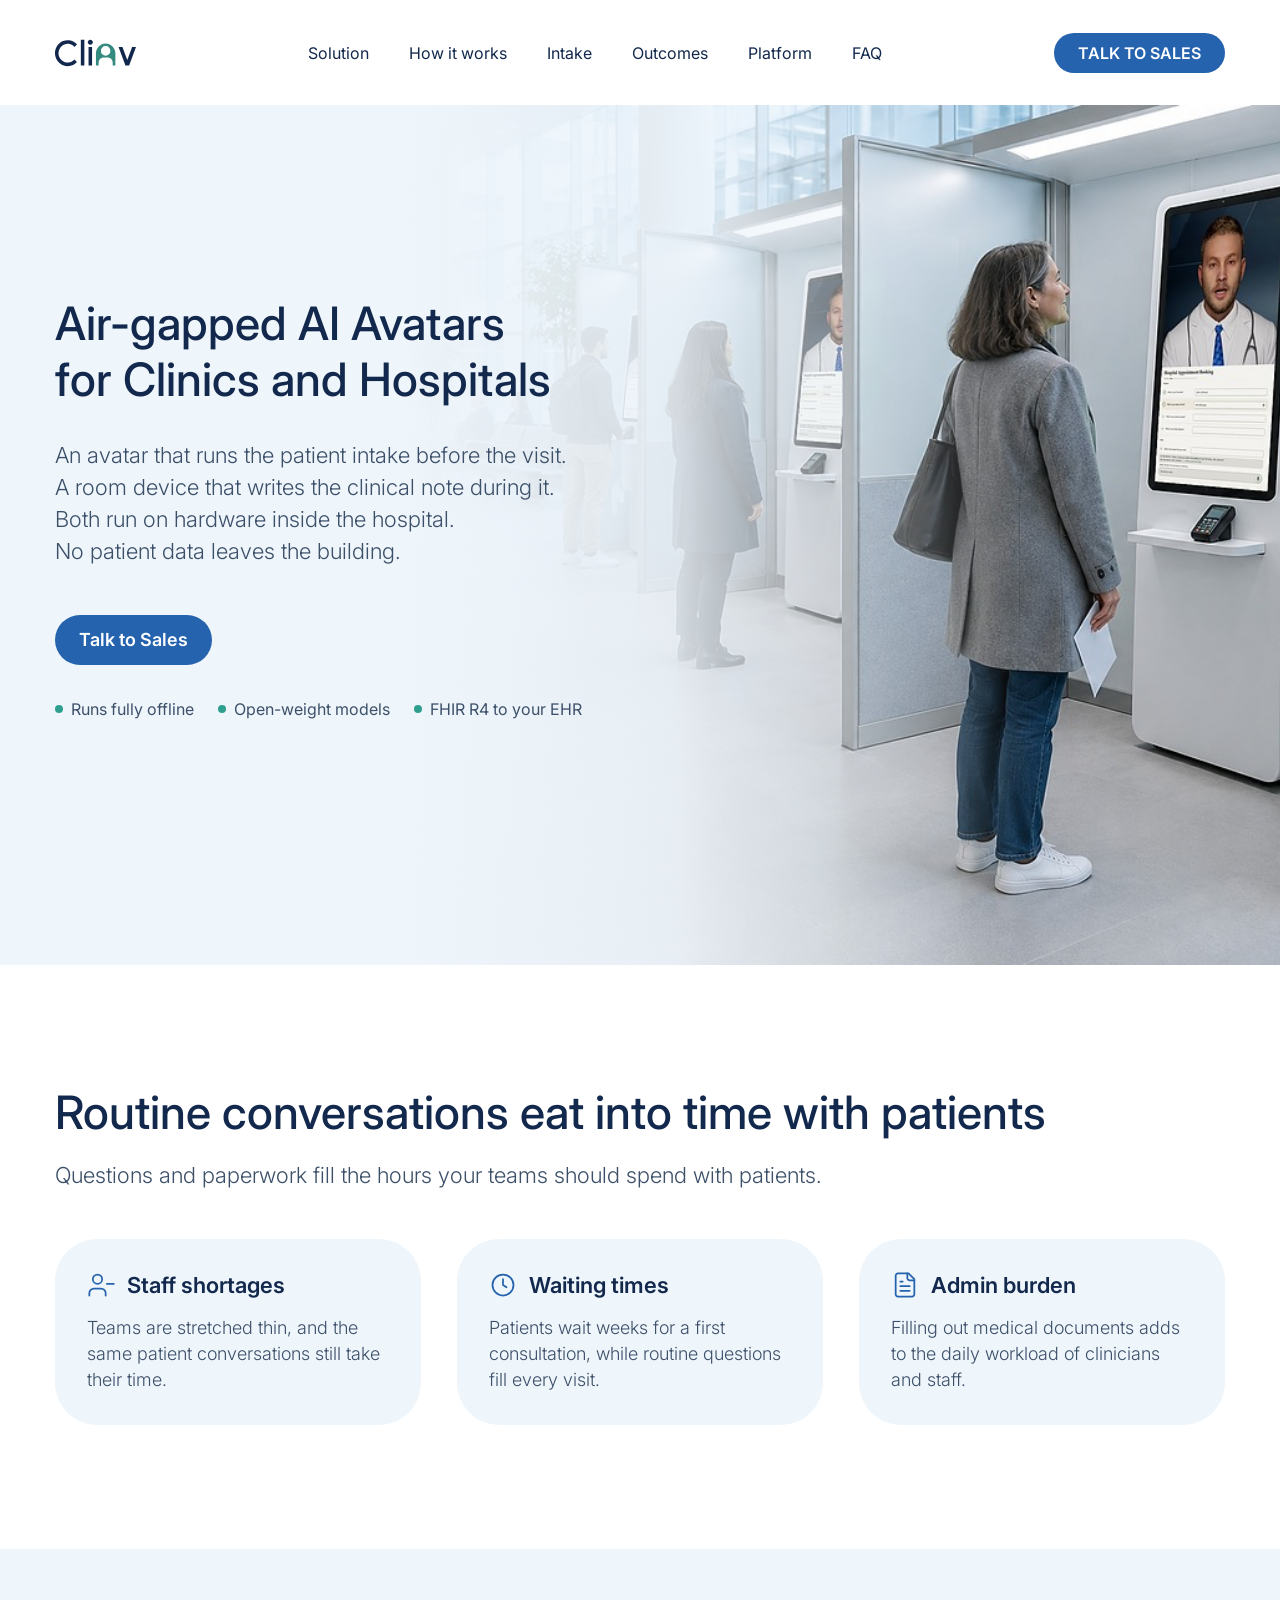
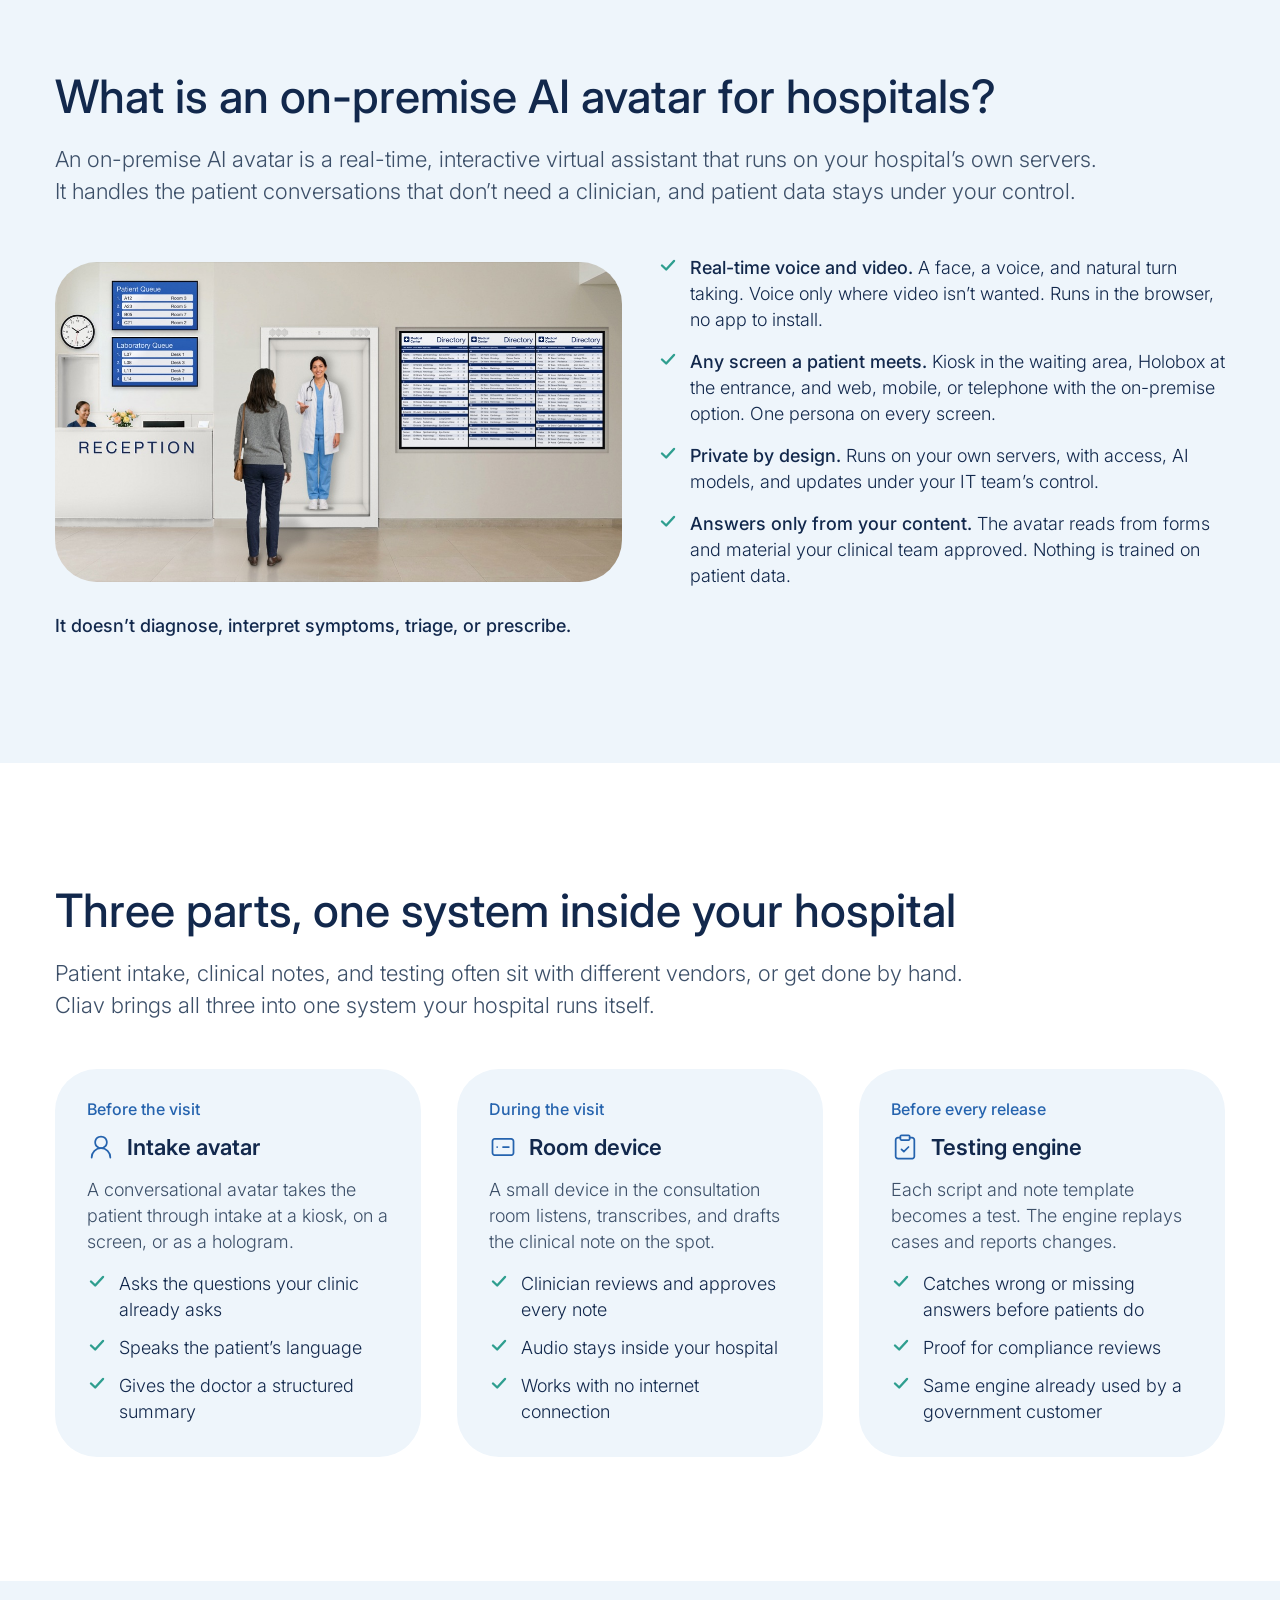
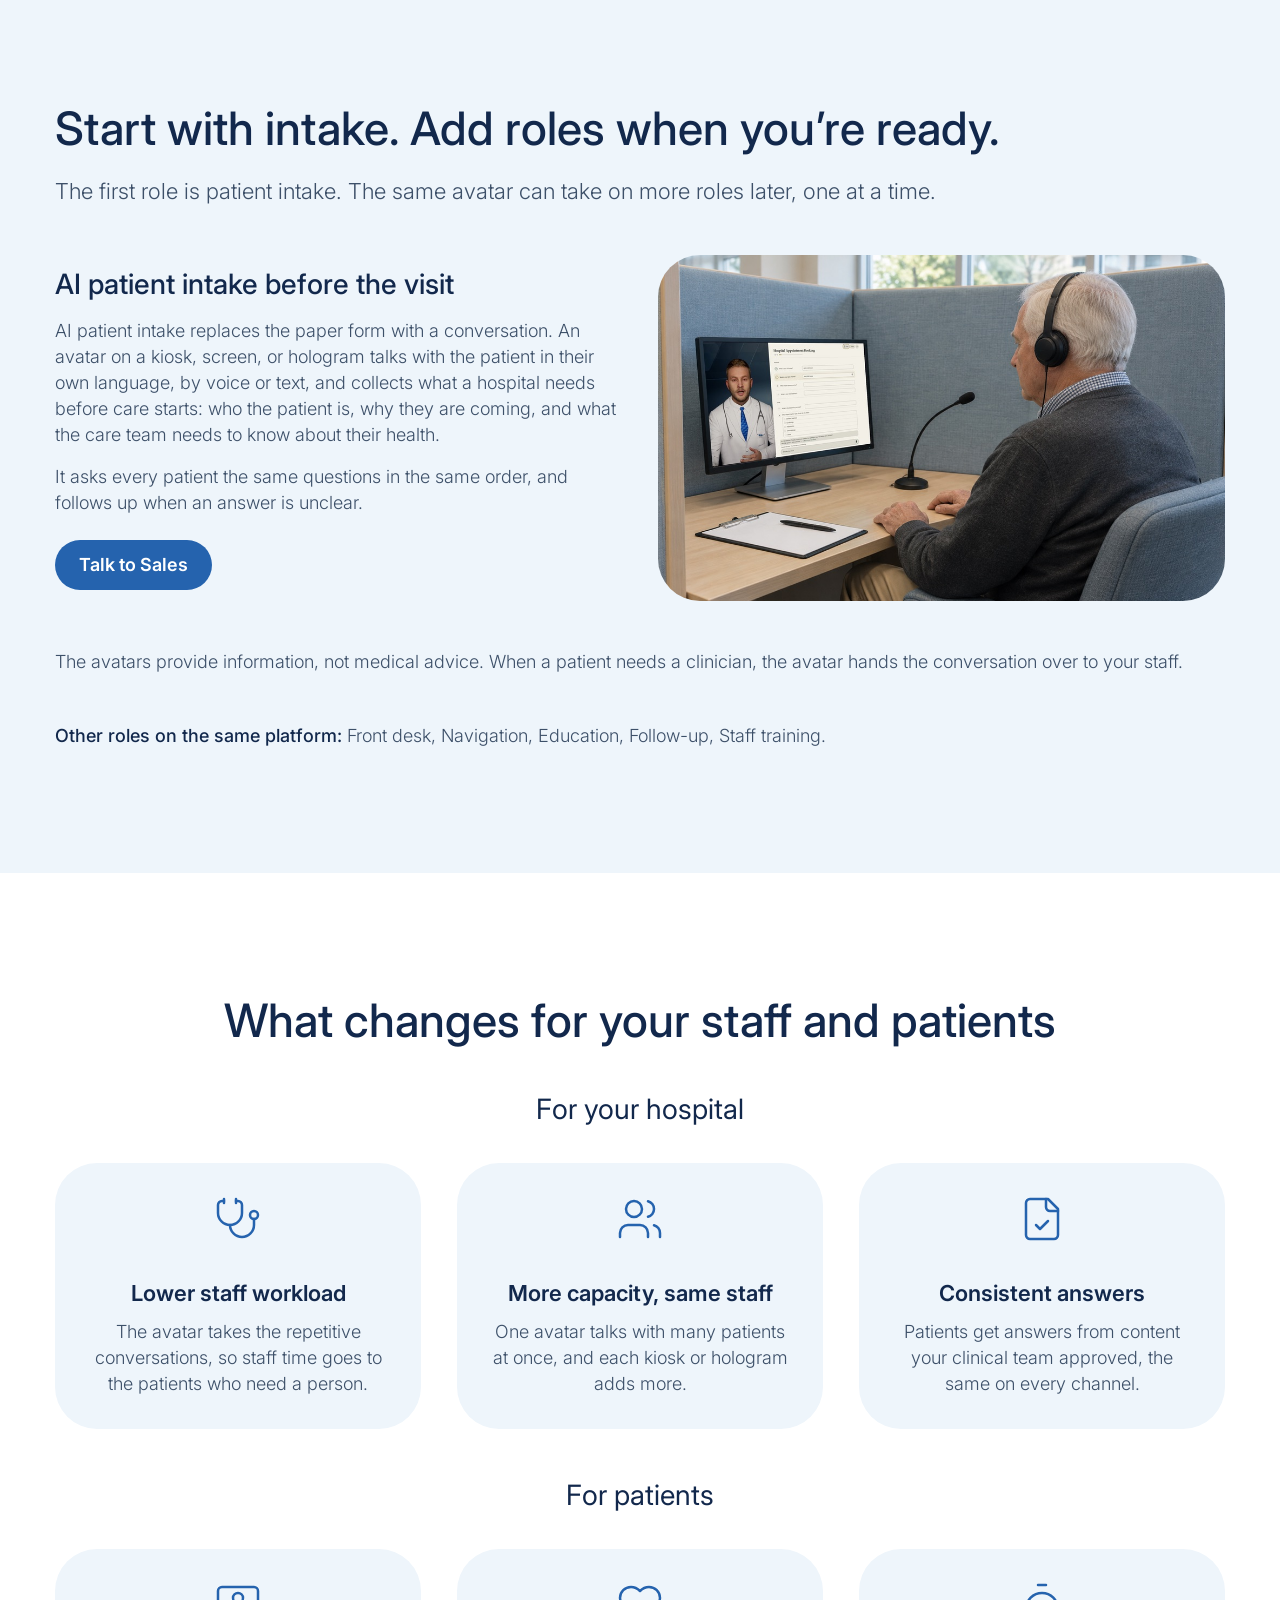
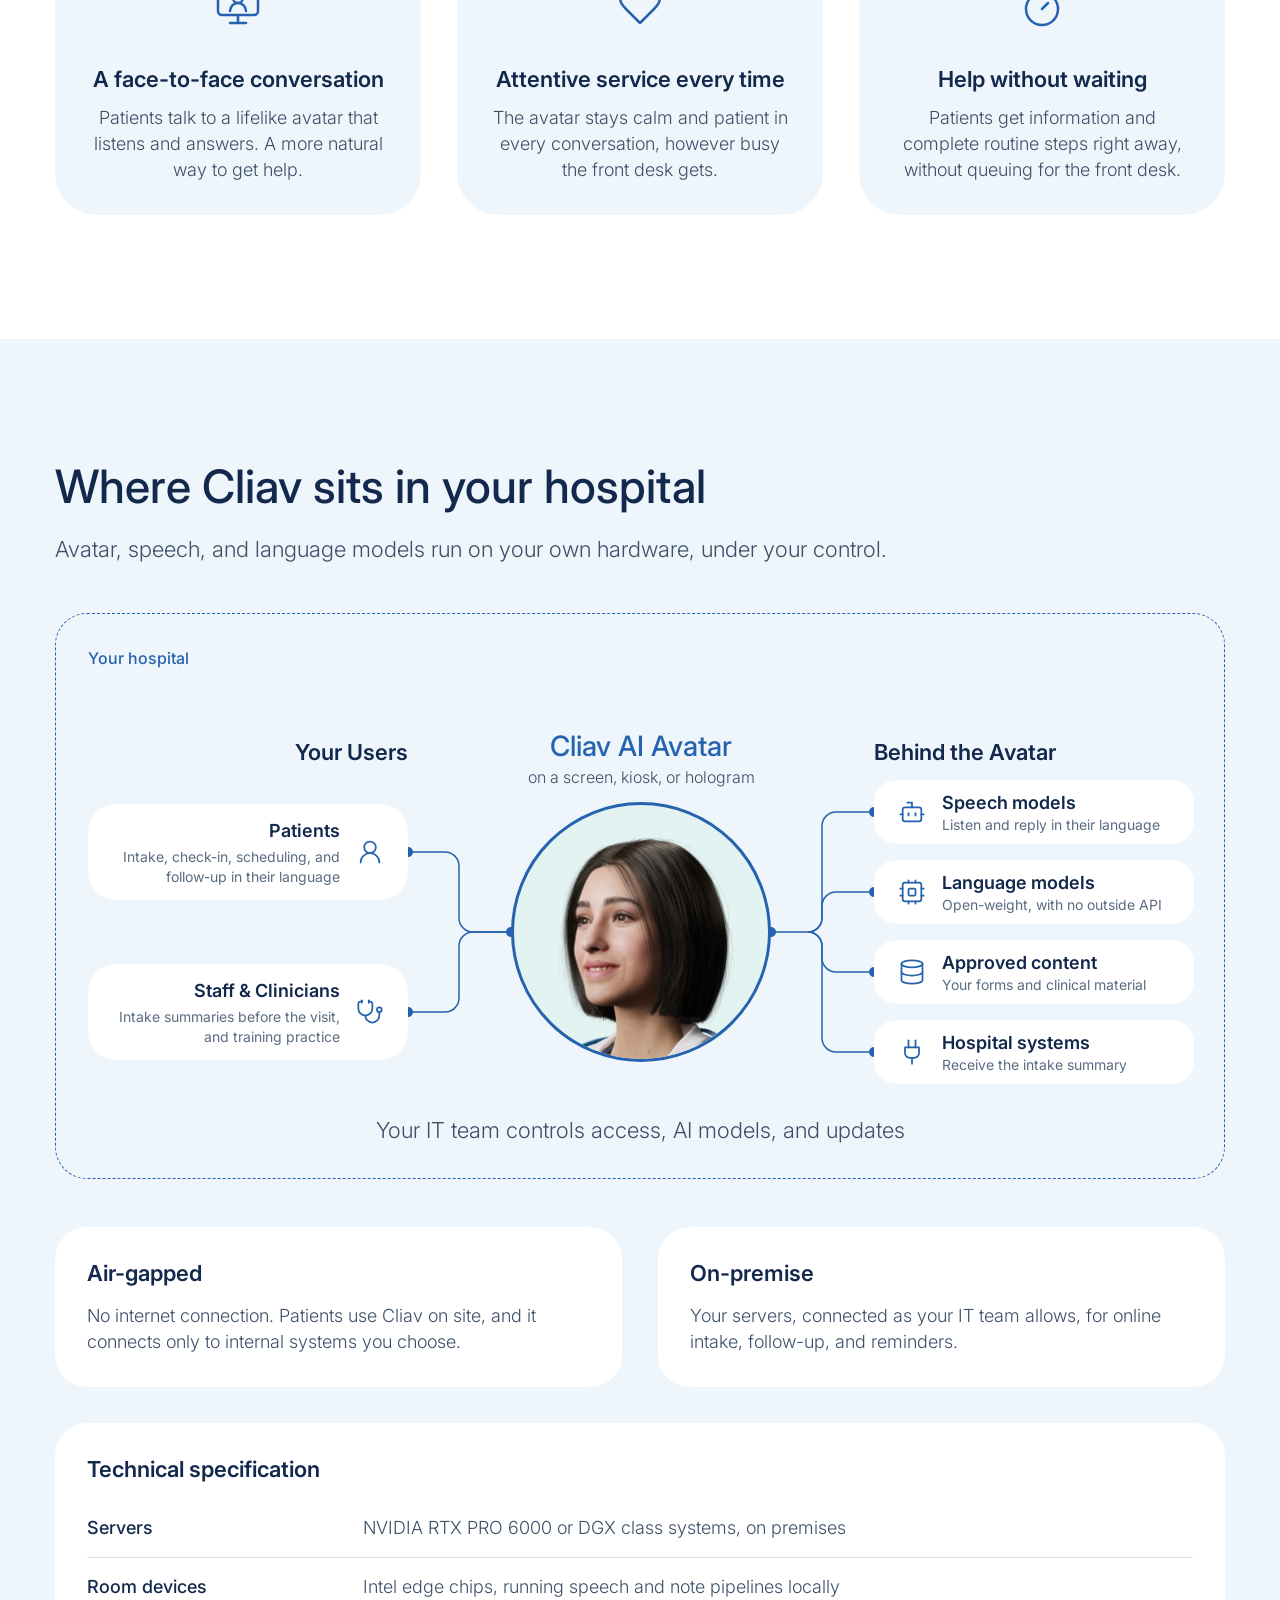
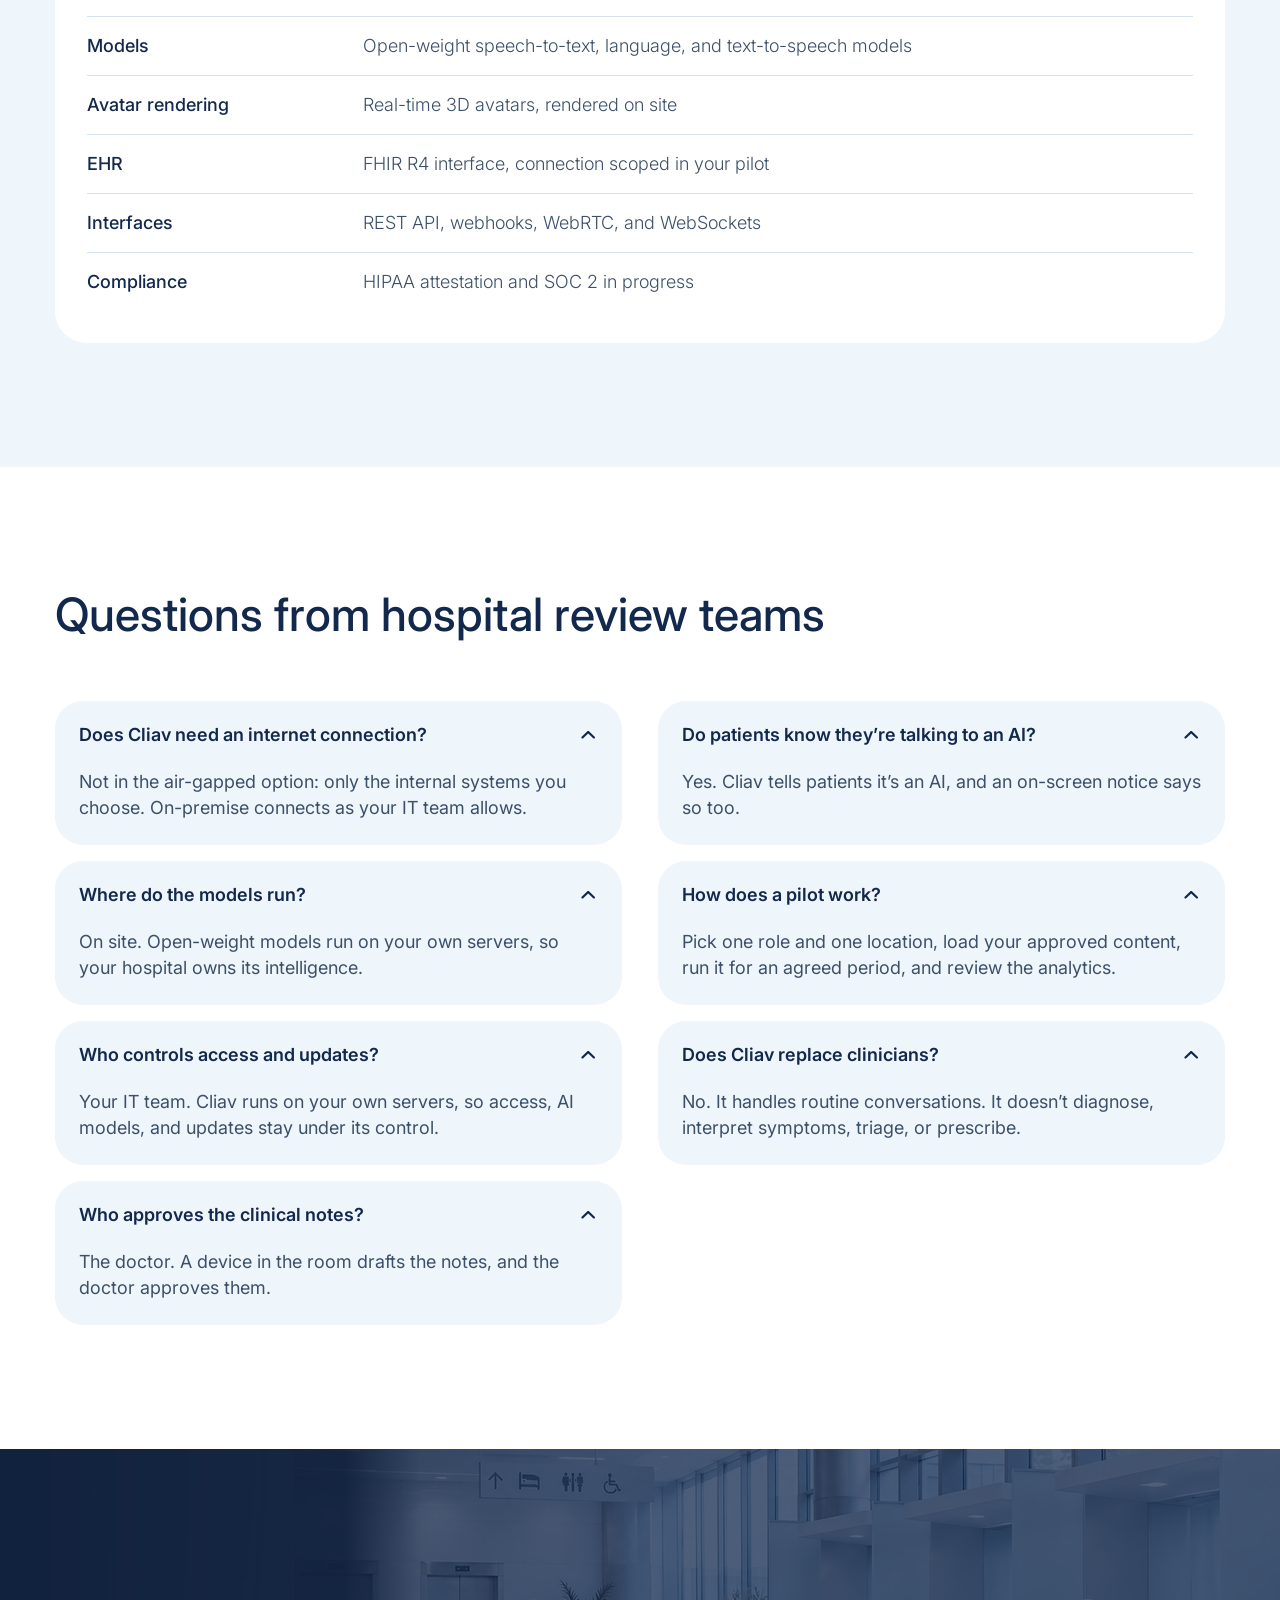
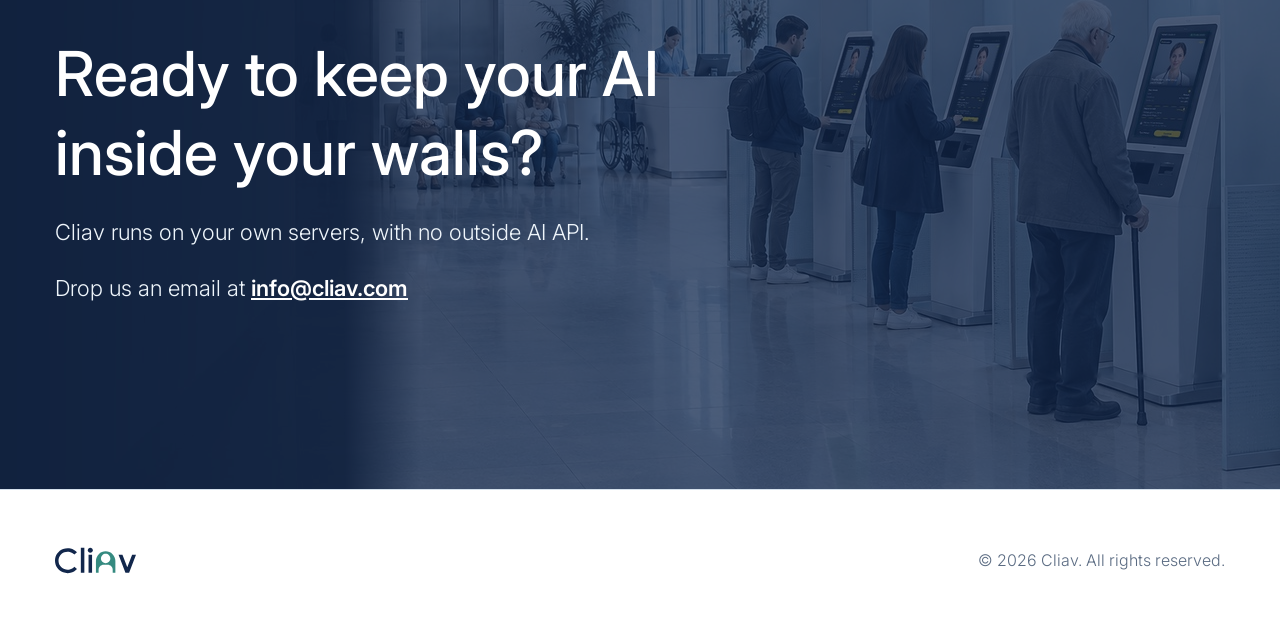
==== index.html @ 81a2490a "Hide About section and restyle FAQ to match Figma Figma hides the About section and its nav link, so" ====
<!doctype html>
<html lang="en">
<head>
  <meta charset="utf-8">
  <meta name="viewport" content="width=device-width, initial-scale=1">
  <title>Cliav | Air-gapped AI Avatars for Clinics and Hospitals</title>
  <meta name="description" content="An avatar runs patient intake before the visit. A room device writes the clinical note during it. Both run inside the hospital, so no patient data leaves the building.">
  <link rel="canonical" href="https://cliav.com/">

  <!-- Open Graph -->
  <meta property="og:type" content="website">
  <meta property="og:site_name" content="Cliav">
  <meta property="og:title" content="Cliav | Air-gapped AI Avatars for Clinics and Hospitals">
  <meta property="og:description" content="An intake avatar and a room device on hardware inside the hospital. No patient data leaves the building.">
  <meta property="og:image" content="https://cliav.com/assets/img/og/og-image.png">
  <meta property="og:image:width" content="1200">
  <meta property="og:image:height" content="630">
  <meta property="og:image:alt" content="Cliav: Air-gapped AI Avatars for Clinics and Hospitals. No patient data leaves the building.">
  <meta property="og:url" content="https://cliav.com/">
  <meta name="twitter:card" content="summary_large_image">

  <link rel="icon" href="/assets/favicon/favicon.svg" type="image/svg+xml">
  <link rel="icon" href="/assets/favicon/favicon-32.png" type="image/png" sizes="32x32">
  <link rel="apple-touch-icon" href="/assets/favicon/apple-touch-icon.png">
  <meta name="apple-mobile-web-app-title" content="Cliav">
  <meta name="theme-color" content="#12284c">
  <link rel="stylesheet" href="/assets/css/tokens.css">
  <link rel="stylesheet" href="/assets/css/styles.css">
  <script src="/assets/js/main.js" defer></script>
</head>
<body>

  <header class="nav">
    <div class="container nav-row">
      <a class="logo" href="/"><img src="/assets/img/logo/cliav.svg" alt="Cliav" width="81" height="28"></a>
      <button class="nav-toggle" type="button" aria-expanded="false" aria-controls="nav-menu" aria-label="Open menu">
        <span></span><span></span><span></span>
      </button>
      <nav class="nav-menu" id="nav-menu" aria-label="Main">
        <ul class="nav-links">
          <li><a href="#solution">Solution</a></li>
          <li><a href="#how-it-works">How it works</a></li>
          <li><a href="#intake">Intake</a></li>
          <li><a href="#outcomes">Outcomes</a></li>
          <li><a href="#platform">Platform</a></li>
          <li><a href="#faq">FAQ</a></li>
        </ul>
        <a class="btn btn-nav" href="#contact">Talk to Sales</a>
      </nav>
    </div>
  </header>

  <main>
    <section id="hero" class="hero">
      <div class="container">
        <div class="hero-text">
          <h1>Air-gapped AI Avatars <br>for Clinics and Hospitals</h1>
          <p class="lead">An avatar that runs the patient intake before the visit. <br>A room device that writes the clinical note during it. <br>Both run on hardware inside the hospital. <br>No patient data leaves the building.</p>
          <div class="buttons">
            <a class="btn btn-primary" href="#contact">Talk to Sales</a>
          </div>
          <ul class="badges">
            <li><img src="/assets/img/icons/dot.svg" alt="" width="8" height="8">Runs fully offline</li>
            <li><img src="/assets/img/icons/dot.svg" alt="" width="8" height="8">Open-weight models</li>
            <li><img src="/assets/img/icons/dot.svg" alt="" width="8" height="8">FHIR R4 to your EHR</li>
          </ul>
        </div>
      </div>
      <div class="hero-media">
        <img src="/assets/img/sections/v1-hero.jpg" alt="" width="1029" height="690" fetchpriority="high">
      </div>
    </section>

    <section id="problem">
      <div class="container stack">
        <div class="section-head">
          <h2>Routine conversations eat into time with patients</h2>
          <p class="lead lead-narrow">Questions and paperwork fill the hours your teams should spend with patients.</p>
        </div>
        <div class="cards">
          <article class="card">
            <div class="card-title">
              <img src="/assets/img/icons/staff-shortages.svg" alt="" width="28" height="28">
              <h3>Staff shortages</h3>
            </div>
            <p>Teams are stretched thin, and the same patient conversations still take their time.</p>
          </article>
          <article class="card">
            <div class="card-title">
              <img src="/assets/img/icons/waiting-times.svg" alt="" width="28" height="28">
              <h3>Waiting times</h3>
            </div>
            <p>Patients wait weeks for a first consultation, while routine questions fill every visit.</p>
          </article>
          <article class="card">
            <div class="card-title">
              <img src="/assets/img/icons/admin-burden.svg" alt="" width="28" height="28">
              <h3>Admin burden</h3>
            </div>
            <p>Filling out medical documents adds to the daily workload of clinicians and staff.</p>
          </article>
        </div>
      </div>
    </section>

    <section id="solution" class="tint">
      <div class="container stack">
        <div class="section-head">
          <h2>What is an on-premise AI avatar for hospitals?</h2>
          <p class="lead">An on-premise AI avatar is a real-time, interactive virtual assistant that runs on your hospital’s own servers. <br>It handles the patient conversations that don’t need a clinician, and patient data stays under your control.</p>
        </div>
        <div class="solution-body">
          <div class="split">
            <img class="photo photo-video" src="/assets/img/sections/v5-solution.jpg" alt="A patient talks to a life-size hologram of a clinician in a hospital reception" width="1134" height="638" loading="lazy">
            <ul class="bullets">
              <li><img src="/assets/img/icons/tick.svg" alt="" width="20" height="20"><p><strong>Real-time voice and video.</strong> A face, a voice, and natural turn taking. Voice only where video isn’t wanted. Runs in the browser, no app to install.</p></li>
              <li><img src="/assets/img/icons/tick.svg" alt="" width="20" height="20"><p><strong>Any screen a patient meets.</strong> Kiosk in the waiting area, Holobox at the entrance, and web, mobile, or telephone with the on-premise option. One persona on every screen.</p></li>
              <li><img src="/assets/img/icons/tick.svg" alt="" width="20" height="20"><p><strong>Private by design.</strong> Runs on your own servers, with access, AI models, and updates under your IT team’s control.</p></li>
              <li><img src="/assets/img/icons/tick.svg" alt="" width="20" height="20"><p><strong>Answers only from your content.</strong> The avatar reads from forms and material your clinical team approved. Nothing is trained on patient data.</p></li>
            </ul>
          </div>
          <p class="scope">It doesn’t diagnose, interpret symptoms, triage, or prescribe.</p>
        </div>
      </div>
    </section>

    <section id="how-it-works">
      <div class="container stack">
        <div class="section-head">
          <h2>Three parts, one system inside your hospital</h2>
          <p class="lead lead-narrow">Patient intake, clinical notes, and testing often sit with different vendors, or get done by hand. Cliav brings all three into one system your hospital runs itself.</p>
        </div>
        <div class="cards">
          <article class="card part">
            <p class="part-when">Before the visit</p>
            <div class="card-title">
              <img src="/assets/img/icons/intake-avatar.svg" alt="" width="28" height="28">
              <h3>Intake avatar</h3>
            </div>
            <p>A conversational avatar takes the patient through intake at a kiosk, on a screen, or as a hologram.</p>
            <ul class="bullets">
              <li><img src="/assets/img/icons/tick.svg" alt="" width="20" height="20"><p>Asks the questions your clinic already asks</p></li>
              <li><img src="/assets/img/icons/tick.svg" alt="" width="20" height="20"><p>Speaks the patient’s language</p></li>
              <li><img src="/assets/img/icons/tick.svg" alt="" width="20" height="20"><p>Gives the doctor a structured summary</p></li>
            </ul>
          </article>
          <article class="card part">
            <p class="part-when">During the visit</p>
            <div class="card-title">
              <img src="/assets/img/icons/room-device.svg" alt="" width="28" height="28">
              <h3>Room device</h3>
            </div>
            <p>A small device in the consultation room listens, transcribes, and drafts the clinical note on the spot.</p>
            <ul class="bullets">
              <li><img src="/assets/img/icons/tick.svg" alt="" width="20" height="20"><p>Clinician reviews and approves every note</p></li>
              <li><img src="/assets/img/icons/tick.svg" alt="" width="20" height="20"><p>Audio stays inside your hospital</p></li>
              <li><img src="/assets/img/icons/tick.svg" alt="" width="20" height="20"><p>Works with no internet connection</p></li>
            </ul>
          </article>
          <article class="card part">
            <p class="part-when">Before every release</p>
            <div class="card-title">
              <img src="/assets/img/icons/testing-engine.svg" alt="" width="28" height="28">
              <h3>Testing engine</h3>
            </div>
            <p>Each script and note template becomes a test. The engine replays cases and reports changes.</p>
            <ul class="bullets">
              <li><img src="/assets/img/icons/tick.svg" alt="" width="20" height="20"><p>Catches wrong or missing answers before patients do</p></li>
              <li><img src="/assets/img/icons/tick.svg" alt="" width="20" height="20"><p>Proof for compliance reviews</p></li>
              <li><img src="/assets/img/icons/tick.svg" alt="" width="20" height="20"><p>Same engine already used by a government customer</p></li>
            </ul>
          </article>
        </div>
      </div>
    </section>

    <section id="intake" class="tint">
      <div class="container stack">
        <div class="section-head">
          <h2>Start with intake. Add roles when you’re ready.</h2>
          <p class="lead">The first role is patient intake. The same avatar can take on more roles later, one at a time.</p>
        </div>
        <div class="split">
          <div class="panel-text">
            <h3>AI patient intake before the visit</h3>
            <p>AI patient intake replaces the paper form with a conversation. An avatar on a kiosk, screen, or hologram talks with the patient in their own language, by voice or text, and collects what a hospital needs before care starts: who the patient is, why they are coming, and what the care team needs to know about their health.</p>
            <p>It asks every patient the same questions in the same order, and follows up when an answer is unclear.</p>
            <a class="btn btn-primary" href="#contact">Talk to Sales</a>
          </div>
          <img class="photo photo-intake" src="/assets/img/sections/r1-intake.jpg" alt="A patient in headphones completes intake with an avatar on a screen" width="1134" height="640" loading="lazy">
        </div>
        <p class="body-line">The avatars provide information, not medical advice. When a patient needs a clinician, the avatar hands the conversation over to your staff.</p>
        <p class="body-line"><strong>Other roles on the same platform:</strong> Front desk, Navigation, Education, Follow-up, Staff training.</p>
      </div>
    </section>

    <section id="outcomes">
      <div class="container stack">
        <h2 class="centered">What changes for your staff and patients</h2>
        <div class="outcome-group">
          <h3>For your hospital</h3>
          <div class="cards">
            <article class="card outcome">
              <img src="/assets/img/icons/staff-workload.svg" alt="" width="48" height="48">
              <h4>Lower staff workload</h4>
              <p>The avatar takes the repetitive conversations, so staff time goes to the patients who need a person.</p>
            </article>
            <article class="card outcome">
              <img src="/assets/img/icons/capacity.svg" alt="" width="48" height="48">
              <h4>More capacity, same staff</h4>
              <p>One avatar talks with many patients at once, and each kiosk or hologram adds more.</p>
            </article>
            <article class="card outcome">
              <img src="/assets/img/icons/consistent-answers.svg" alt="" width="48" height="48">
              <h4>Consistent answers</h4>
              <p>Patients get answers from content your clinical team approved, the same on every channel.</p>
            </article>
          </div>
        </div>
        <div class="outcome-group">
          <h3>For patients</h3>
          <div class="cards">
            <article class="card outcome">
              <img src="/assets/img/icons/face-to-face.svg" alt="" width="48" height="48">
              <h4>A face-to-face conversation</h4>
              <p>Patients talk to a lifelike avatar that listens and answers. A more natural way to get help.</p>
            </article>
            <article class="card outcome">
              <img src="/assets/img/icons/attentive-service.svg" alt="" width="48" height="48">
              <h4>Attentive service every time</h4>
              <p>The avatar stays calm and patient in every conversation, however busy the front desk gets.</p>
            </article>
            <article class="card outcome">
              <img src="/assets/img/icons/no-waiting.svg" alt="" width="48" height="48">
              <h4>Help without waiting</h4>
              <p>Patients get information and complete routine steps right away, without queuing for the front desk.</p>
            </article>
          </div>
        </div>
      </div>
    </section>

    <section id="platform" class="tint">
      <div class="container stack">
        <div class="section-head">
          <h2>Where Cliav sits in your hospital</h2>
          <p class="lead">Avatar, speech, and language models run on your own hardware, under your control.</p>
        </div>
        <div class="boundary">
          <p class="boundary-label">Your hospital</p>
          <div class="diagram">
            <img class="connectors" src="/assets/img/icons/connectors.svg" alt="" width="1106" height="396">
            <div class="d-users">
              <h3>Your Users</h3>
              <div class="d-card d-card-user">
                <div>
                  <p class="d-name">Patients</p>
                  <p class="d-note">Intake, check-in, scheduling, and follow-up in their language</p>
                </div>
                <img src="/assets/img/icons/patients.svg" alt="" width="28" height="28">
              </div>
              <div class="d-card d-card-user">
                <div>
                  <p class="d-name">Staff &amp; Clinicians</p>
                  <p class="d-note">Intake summaries before the visit, and training practice</p>
                </div>
                <img src="/assets/img/icons/staff.svg" alt="" width="28" height="28">
              </div>
            </div>
            <div class="d-center">
              <h3>Cliav AI Avatar <span>on a screen, kiosk, or hologram</span></h3>
              <div class="portrait"><img src="/assets/img/sections/v6-avatar-portrait.png" alt="Portrait of a Cliav AI avatar" width="660" height="660" loading="lazy"></div>
            </div>
            <div class="d-behind">
              <h3>Behind the Avatar</h3>
              <div class="d-card">
                <img src="/assets/img/icons/speech-models.svg" alt="" width="28" height="28">
                <div>
                  <p class="d-name">Speech models</p>
                  <p class="d-note">Listen and reply in their language</p>
                </div>
              </div>
              <div class="d-card">
                <img src="/assets/img/icons/language-models.svg" alt="" width="28" height="28">
                <div>
                  <p class="d-name">Language models</p>
                  <p class="d-note">Open-weight, with no outside API</p>
                </div>
              </div>
              <div class="d-card">
                <img src="/assets/img/icons/approved-content.svg" alt="" width="28" height="28">
                <div>
                  <p class="d-name">Approved content</p>
                  <p class="d-note">Your forms and clinical material</p>
                </div>
              </div>
              <div class="d-card">
                <img src="/assets/img/icons/hospital-systems.svg" alt="" width="28" height="28">
                <div>
                  <p class="d-name">Hospital systems</p>
                  <p class="d-note">Receive the intake summary</p>
                </div>
              </div>
            </div>
          </div>
          <p class="lead centered">Your IT team controls access, AI models, and updates</p>
        </div>
        <div class="options">
          <article class="option">
            <h3>Air-gapped</h3>
            <p>No internet connection. Patients use Cliav on site, and it connects only to internal systems you choose.</p>
          </article>
          <article class="option">
            <h3>On-premise</h3>
            <p>Your servers, connected as your IT team allows, for online intake, follow-up, and reminders.</p>
          </article>
          <article class="option spec">
            <h3>Technical specification</h3>
            <dl>
              <div><dt>Servers</dt><dd>NVIDIA RTX PRO 6000 or DGX class systems, on premises</dd></div>
              <div><dt>Room devices</dt><dd>Intel edge chips, running speech and note pipelines locally</dd></div>
              <div><dt>Models</dt><dd>Open-weight speech-to-text, language, and text-to-speech models</dd></div>
              <div><dt>Avatar rendering</dt><dd>Real-time 3D avatars, rendered on site</dd></div>
              <div><dt>EHR</dt><dd>FHIR R4 interface, connection scoped in your pilot</dd></div>
              <div><dt>Interfaces</dt><dd>REST API, webhooks, WebRTC, and WebSockets</dd></div>
              <div><dt>Compliance</dt><dd>HIPAA attestation and SOC 2 in progress</dd></div>
            </dl>
          </article>
        </div>
      </div>
    </section>

    <section id="faq">
      <div class="container stack stack-wide">
        <h2>Questions from hospital review teams</h2>
        <div class="faq-columns">
          <div class="faq-column">
            <details open>
              <summary>Does Cliav need an internet connection?<img src="/assets/img/icons/chevron.svg" alt="" width="8" height="14"></summary>
              <p>Not in the air-gapped option: only the internal systems you choose. On-premise connects as your IT team allows.</p>
            </details>
            <details open>
              <summary>Where do the models run?<img src="/assets/img/icons/chevron.svg" alt="" width="8" height="14"></summary>
              <p>On site. Open-weight models run on your own servers, so your hospital owns its intelligence.</p>
            </details>
            <details open>
              <summary>Who controls access and updates?<img src="/assets/img/icons/chevron.svg" alt="" width="8" height="14"></summary>
              <p>Your IT team. Cliav runs on your own servers, so access, AI models, and updates stay under its control.</p>
            </details>
            <details open>
              <summary>Who approves the clinical notes?<img src="/assets/img/icons/chevron.svg" alt="" width="8" height="14"></summary>
              <p>The doctor. A device in the room drafts the notes, and the doctor approves them.</p>
            </details>
          </div>
          <div class="faq-column">
            <details open>
              <summary>Do patients know they’re talking to an AI?<img src="/assets/img/icons/chevron.svg" alt="" width="8" height="14"></summary>
              <p>Yes. Cliav tells patients it’s an AI, and an on-screen notice says so too.</p>
            </details>
            <details open>
              <summary>How does a pilot work?<img src="/assets/img/icons/chevron.svg" alt="" width="8" height="14"></summary>
              <p>Pick one role and one location, load your approved content, run it for an agreed period, and review the analytics.</p>
            </details>
            <details open>
              <summary>Does Cliav replace clinicians?<img src="/assets/img/icons/chevron.svg" alt="" width="8" height="14"></summary>
              <p>No. It handles routine conversations. It doesn’t diagnose, interpret symptoms, triage, or prescribe.</p>
            </details>
          </div>
        </div>
      </div>
    </section>

    <section id="contact" class="cta">
      <div class="cta-media"><img src="/assets/img/sections/v8-cta.jpg" alt="" width="1280" height="860" loading="lazy"></div>
      <div class="container">
        <div class="cta-text">
          <h2>Ready to keep your AI inside your walls?</h2>
          <p class="lead">Cliav runs on your own servers, with no outside AI API.</p>
          <p class="lead">Drop us an email at <a href="mailto:info@cliav.com">info@cliav.com</a></p>
        </div>
      </div>
    </section>
  </main>

  <footer class="footer">
    <div class="container">
      <div class="footer-row">
        <a class="logo" href="/"><img src="/assets/img/logo/cliav.svg" alt="Cliav" width="81" height="28"></a>
        <p class="copyright">© 2026 Cliav. All rights reserved.</p>
      </div>
    </div>
  </footer>

</body>
</html>
---- assets/css/tokens.css ----
@import url("https://fonts.googleapis.com/css2?family=Inter:wght@300;400;500;600&display=swap");

/* Design tokens — pulled from the Figma variables (Desktop / 1920 Cliav F) */
:root {
  /* Colors */
  --navy: #12284c;
  --blue: #2563ae;
  --white: #ffffff;
  --text-body: #3d5069;
  --text-muted: #5a6b82;
  --mint: #e3f3f1;
  --bg-blue: #eef5fb;
  --line: #d5e1ec;
  --draft: #c2560a; /* used for [Confirm: …] notes in Figma — not for production */

  /* Layout (from Figma: 1170px content column on a 1920 frame) */
  --container: 1170px;
  --gutter: 36px;
  --section-pad: 124px;

  /* Radii */
  --radius-card: 42px;
  --radius-option: 32px;
  --radius-faq: 28px;
  --radius-step: 22px;

  /* Typography */
  --font-sans: "Inter", system-ui, -apple-system, "Segoe UI", Roboto, sans-serif;
}
---- assets/css/styles.css ----
/* Base */
*, *::before, *::after { box-sizing: border-box; }
html { scroll-behavior: smooth; }
body { margin: 0; font-family: var(--font-sans); color: var(--text-body); background: var(--white); -webkit-font-smoothing: antialiased; }
img { max-width: 100%; height: auto; display: block; }
h1, h2, h3, h4, p, ul, ol { margin: 0; padding: 0; }
ul, ol { list-style: none; }
a { color: inherit; text-decoration: none; }
a:focus-visible, button:focus-visible, summary:focus-visible { outline: 2px solid var(--blue); outline-offset: 3px; }

.container { max-width: calc(var(--container) + 32px); margin: 0 auto; padding: 0 16px; }
body > main.container { padding-top: 64px; padding-bottom: 64px; }
section { padding: var(--section-pad) 0; }
section.tint { background: var(--bg-blue); }

/* Shared text */
h1, h2 { font-weight: 500; color: var(--navy); font-size: 46px; }
h1 { line-height: 56px; }
h2 { line-height: 46px; }
.lead { font-size: 22px; line-height: 32px; font-weight: 300; }
.lead-narrow { max-width: 944px; }
.centered { text-align: center; }
.stack { display: flex; flex-direction: column; gap: 48px; }
.stack-wide { gap: 64px; }
.section-head { display: flex; flex-direction: column; gap: 24px; }
.body-line { font-size: 18px; line-height: 26px; font-weight: 300; }
.body-line strong { font-weight: 500; color: var(--navy); }

/* Buttons */
.buttons { display: flex; flex-wrap: wrap; gap: 24px; }
.btn { display: inline-flex; align-items: center; justify-content: center; align-self: flex-start; padding: 16px 24px; border-radius: 999px; font-size: 18px; line-height: 18px; font-weight: 600; white-space: nowrap; transition: opacity .15s; }
.btn:hover { opacity: .88; }
.btn-primary { background: var(--blue); color: var(--white); }
.btn-nav { background: var(--blue); color: var(--white); padding: 12px 24px; font-size: 16px; line-height: 16px; text-transform: uppercase; align-self: auto; }

/* Section photos */
.photo { width: 100%; object-fit: cover; border-radius: var(--radius-card); }
.photo-video { aspect-ratio: 567 / 320; }
.photo-intake { aspect-ratio: 567 / 346; }

/* Cards */
.cards { display: grid; grid-template-columns: repeat(3, 1fr); gap: var(--gutter); }
.card { display: flex; flex-direction: column; gap: 16px; padding: 32px; border-radius: var(--radius-card); background: var(--bg-blue); }
.card p { font-size: 18px; line-height: 26px; font-weight: 300; }
.card h3, .card h4 { font-size: 22px; line-height: 28px; font-weight: 600; color: var(--navy); }
.card-title { display: flex; align-items: center; gap: 12px; }
.card-title img { flex: none; }

.split { display: grid; grid-template-columns: 1fr 1fr; gap: var(--gutter); align-items: center; }

/* .nav */
.nav { position: relative; z-index: 10; background: var(--white); }
.nav-row { display: flex; align-items: center; justify-content: space-between; height: 105px; }
.nav-menu { display: contents; }
.nav-links { display: flex; gap: 40px; font-size: 16px; line-height: 24px; color: var(--navy); white-space: nowrap; }
.nav-links a:hover { color: var(--blue); }
.nav-toggle { display: none; flex-direction: column; gap: 5px; padding: 10px; border: 0; background: none; cursor: pointer; }
.nav-toggle span { display: block; width: 24px; height: 2px; background: var(--navy); }

/* #hero */
.hero { position: relative; overflow: hidden; background: var(--bg-blue); padding: 190px 0 244px; }
.hero .container { position: relative; z-index: 1; }
.hero-text { display: flex; flex-direction: column; gap: 32px; max-width: 660px; }
.hero-text .lead { max-width: 603px; }
.hero .buttons { padding-top: 16px; }
.badges { display: flex; flex-wrap: wrap; gap: 8px 24px; font-size: 16px; line-height: 24px; }
.badges li { display: flex; align-items: center; gap: 8px; }
.hero-media { position: absolute; top: 0; bottom: 0; left: calc(50% - 240px); right: 0; }
.hero-media img { width: 100%; height: 100%; object-fit: cover; }
.hero-media::after { content: ""; position: absolute; top: 0; bottom: 0; left: 0; width: 620px; background: linear-gradient(to right, #eef5fb, rgba(238, 245, 251, .88) 45%, rgba(238, 245, 251, 0)); }

/* #solution */
.solution-body { display: flex; flex-direction: column; gap: 24px; }
.bullets { display: flex; flex-direction: column; gap: 16px; }
.bullets li { display: flex; gap: 12px; align-items: flex-start; }
.bullets img { flex: none; }
.bullets p { font-size: 18px; line-height: 26px; font-weight: 300; color: var(--navy); }
.bullets strong { font-weight: 500; }
.scope { font-size: 18px; line-height: 26px; font-weight: 500; color: var(--navy); }

/* #intake */
.panel-text { display: flex; flex-direction: column; gap: 16px; }
.panel-text h3 { font-size: 28px; line-height: 36px; font-weight: 500; color: var(--navy); }
.panel-text p { font-size: 18px; line-height: 26px; font-weight: 300; }
.panel-text .btn { margin-top: 8px; }

/* #how-it-works */
.card .part-when { font-size: 16px; line-height: 16px; font-weight: 500; color: var(--blue); }
.part .bullets { gap: 12px; }

/* #outcomes */
.outcome-group { display: flex; flex-direction: column; gap: var(--gutter); }
.outcome-group > h3 { font-size: 28px; line-height: 36px; font-weight: 400; color: var(--navy); text-align: center; }
.outcome { align-items: center; gap: 12px; text-align: center; }
.outcome img { margin-bottom: 24px; }

/* #platform */
.boundary { display: flex; flex-direction: column; gap: 24px; padding: 32px; border: 1.5px dashed var(--blue); border-radius: var(--radius-option); }
.boundary-label { font-size: 16px; line-height: 24px; font-weight: 500; color: var(--blue); }
.diagram { position: relative; display: grid; grid-template-columns: 320px 300px 320px; justify-content: space-between; width: 1106px; height: 396px; }
.connectors { position: absolute; top: 0; left: 0; max-width: none; }
.diagram h3 { font-size: 22px; line-height: 28px; font-weight: 600; color: var(--navy); }
.d-users, .d-center, .d-behind { position: relative; }
.d-users { padding-top: 44px; }
.d-users h3 { text-align: right; margin-bottom: 38px; }
.d-card-user + .d-card-user { margin-top: 64px; }
.d-center { display: flex; flex-direction: column; align-items: center; gap: 12px; padding-top: 34px; }
.d-center h3 { font-size: 28px; line-height: 36px; font-weight: 500; color: var(--blue); text-align: center; }
.d-center h3 span { display: block; font-size: 16px; line-height: 26px; font-weight: 300; color: var(--text-body); }
.portrait { position: relative; overflow: hidden; width: 260px; height: 260px; border-radius: 50%; border: 3px solid var(--blue); background: var(--mint); }
.portrait img { position: absolute; top: -12.82%; left: -15.06%; width: 128.21%; height: 128.21%; max-width: none; }
.d-behind { display: flex; flex-direction: column; gap: 16px; padding-top: 44px; }
.d-behind h3 { margin-bottom: -2px; }
.d-card { display: flex; align-items: center; gap: 16px; height: 64px; padding: 0 24px; border-radius: 22px; background: var(--white); }
.d-card img { flex: none; }
.d-card-user { justify-content: flex-end; height: 96px; border-radius: var(--radius-faq); text-align: right; }
.d-name { font-size: 18px; line-height: 25px; font-weight: 600; color: var(--navy); }
.d-note { font-size: 14px; line-height: 20px; color: var(--text-muted); }
.d-card-user .d-note { margin-top: 4px; }
.options { display: grid; grid-template-columns: 1fr 1fr; gap: var(--gutter); }
.option { display: flex; flex-direction: column; gap: 16px; padding: 32px; border-radius: var(--radius-option); background: var(--white); }
.option h3 { font-size: 22px; line-height: 28px; font-weight: 600; color: var(--navy); }
.option p { font-size: 18px; line-height: 26px; font-weight: 300; }
.spec { grid-column: 1 / -1; }
.spec dl { margin: 0; font-size: 18px; line-height: 26px; }
.spec dl div { display: grid; grid-template-columns: 240px 1fr; gap: 36px; padding: 16px 0; border-bottom: 1px solid var(--line); }
.spec dl div:last-child { border-bottom: 0; }
.spec dt { font-weight: 500; color: var(--navy); }
.spec dd { margin: 0; font-weight: 300; }

/* #faq */
.faq-columns { display: grid; grid-template-columns: 1fr 1fr; gap: var(--gutter); align-items: start; }
.faq-column { display: flex; flex-direction: column; gap: 16px; }
.faq-column details { padding: 24px; border-radius: var(--radius-faq); background: var(--bg-blue); }
.faq-column summary { display: flex; align-items: center; justify-content: space-between; gap: 16px; min-height: 20px; font-size: 18px; line-height: 18px; font-weight: 600; color: var(--navy); cursor: pointer; list-style: none; }
.faq-column summary::-webkit-details-marker { display: none; }
.faq-column summary img { flex: none; margin-right: 6px; transform: rotate(90deg); transition: transform .15s; }
.faq-column details[open] summary img { transform: rotate(-90deg); }
.faq-column details p { margin-top: 24px; font-size: 18px; line-height: 26px; }

/* #contact */
.cta { position: relative; overflow: hidden; background: var(--navy); padding: 185px 0; }
.cta .container { position: relative; }
.cta-text { display: flex; flex-direction: column; gap: 24px; max-width: 680px; }
.cta h2 { font-size: 62px; line-height: 79px; color: var(--white); }
.cta .lead { color: var(--bg-blue); }
.cta .lead a { font-weight: 600; color: var(--white); text-decoration: underline; }
.cta-media { position: absolute; top: 0; right: 0; bottom: 0; left: 0; }
.cta-media img { width: 100%; height: 100%; object-fit: cover; }
.cta-media::after { content: ""; position: absolute; top: 0; right: 0; bottom: 0; left: 0; background: var(--navy); opacity: .74; }

/* .footer */
.footer { border-top: 1px solid var(--line); padding: 56px 0; }
.footer-row { display: flex; align-items: center; justify-content: space-between; gap: 24px; }
.copyright { font-size: 16px; line-height: 24px; font-weight: 300; color: var(--text-muted); }

/* Diagram stacks when its 1106px width no longer fits */
@media (max-width: 1239px) {
  .connectors { display: none; }
  .diagram { grid-template-columns: 1fr; gap: 32px; width: auto; height: auto; }
  .d-users, .d-center, .d-behind { padding-top: 0; }
  .d-users { display: flex; flex-direction: column; gap: 16px; }
  .d-users h3 { text-align: left; margin-bottom: 0; }
  .d-card-user + .d-card-user { margin-top: 0; }
  .d-card-user { justify-content: space-between; flex-direction: row-reverse; height: auto; min-height: 96px; padding: 16px 24px; text-align: left; }
  .d-behind h3 { margin-bottom: 0; }
  .d-card { height: auto; min-height: 64px; padding-top: 8px; padding-bottom: 8px; }
  .section-head .lead br { display: none; }
}

/* Tablet: mobile nav, hero image drops below the text */
@media (max-width: 1099px) {
  section { padding: 72px 0; }
  h1 { font-size: 40px; line-height: 48px; }
  h2 { font-size: 36px; line-height: 42px; }
  .cta h2 { font-size: 44px; line-height: 54px; }

  .nav-row { height: 80px; }
  .nav-toggle { display: flex; }
  .nav-menu { display: none; position: absolute; top: 100%; left: 0; right: 0; flex-direction: column; align-items: flex-start; gap: 24px; padding: 8px 16px 24px; background: var(--white); border-bottom: 1px solid var(--line); }
  .nav-menu.is-open { display: flex; }
  .nav-links { flex-direction: column; gap: 16px; }

  .hero { padding: 56px 0 0; }
  .hero-media { position: static; display: block; margin-top: 40px; aspect-ratio: 1200 / 860; }
  .hero-media::after { display: none; }
  .cta { padding: 96px 0; }
}

/* Phone: everything in one column */
@media (max-width: 899px) {
  .cards, .split, .options, .faq-columns { grid-template-columns: 1fr; }
}

@media (max-width: 599px) {
  section { padding: 56px 0; }
  .stack, .stack-wide { gap: 36px; }
  h1 { font-size: 34px; line-height: 42px; }
  h1 br, .hero .lead br { display: none; }
  h2 { font-size: 30px; line-height: 36px; }
  .cta { padding: 72px 0; }
  .cta h2 { font-size: 34px; line-height: 42px; }
  .lead { font-size: 18px; line-height: 28px; }
  .card, .option { padding: 24px; border-radius: var(--radius-faq); }
  .photo { border-radius: var(--radius-faq); }
  .boundary { padding: 16px; border-radius: var(--radius-faq); }
  .spec dl div { grid-template-columns: 1fr; gap: 4px; }
  .faq-column summary { line-height: 24px; }
  .footer-row { flex-direction: column; align-items: flex-start; }
}
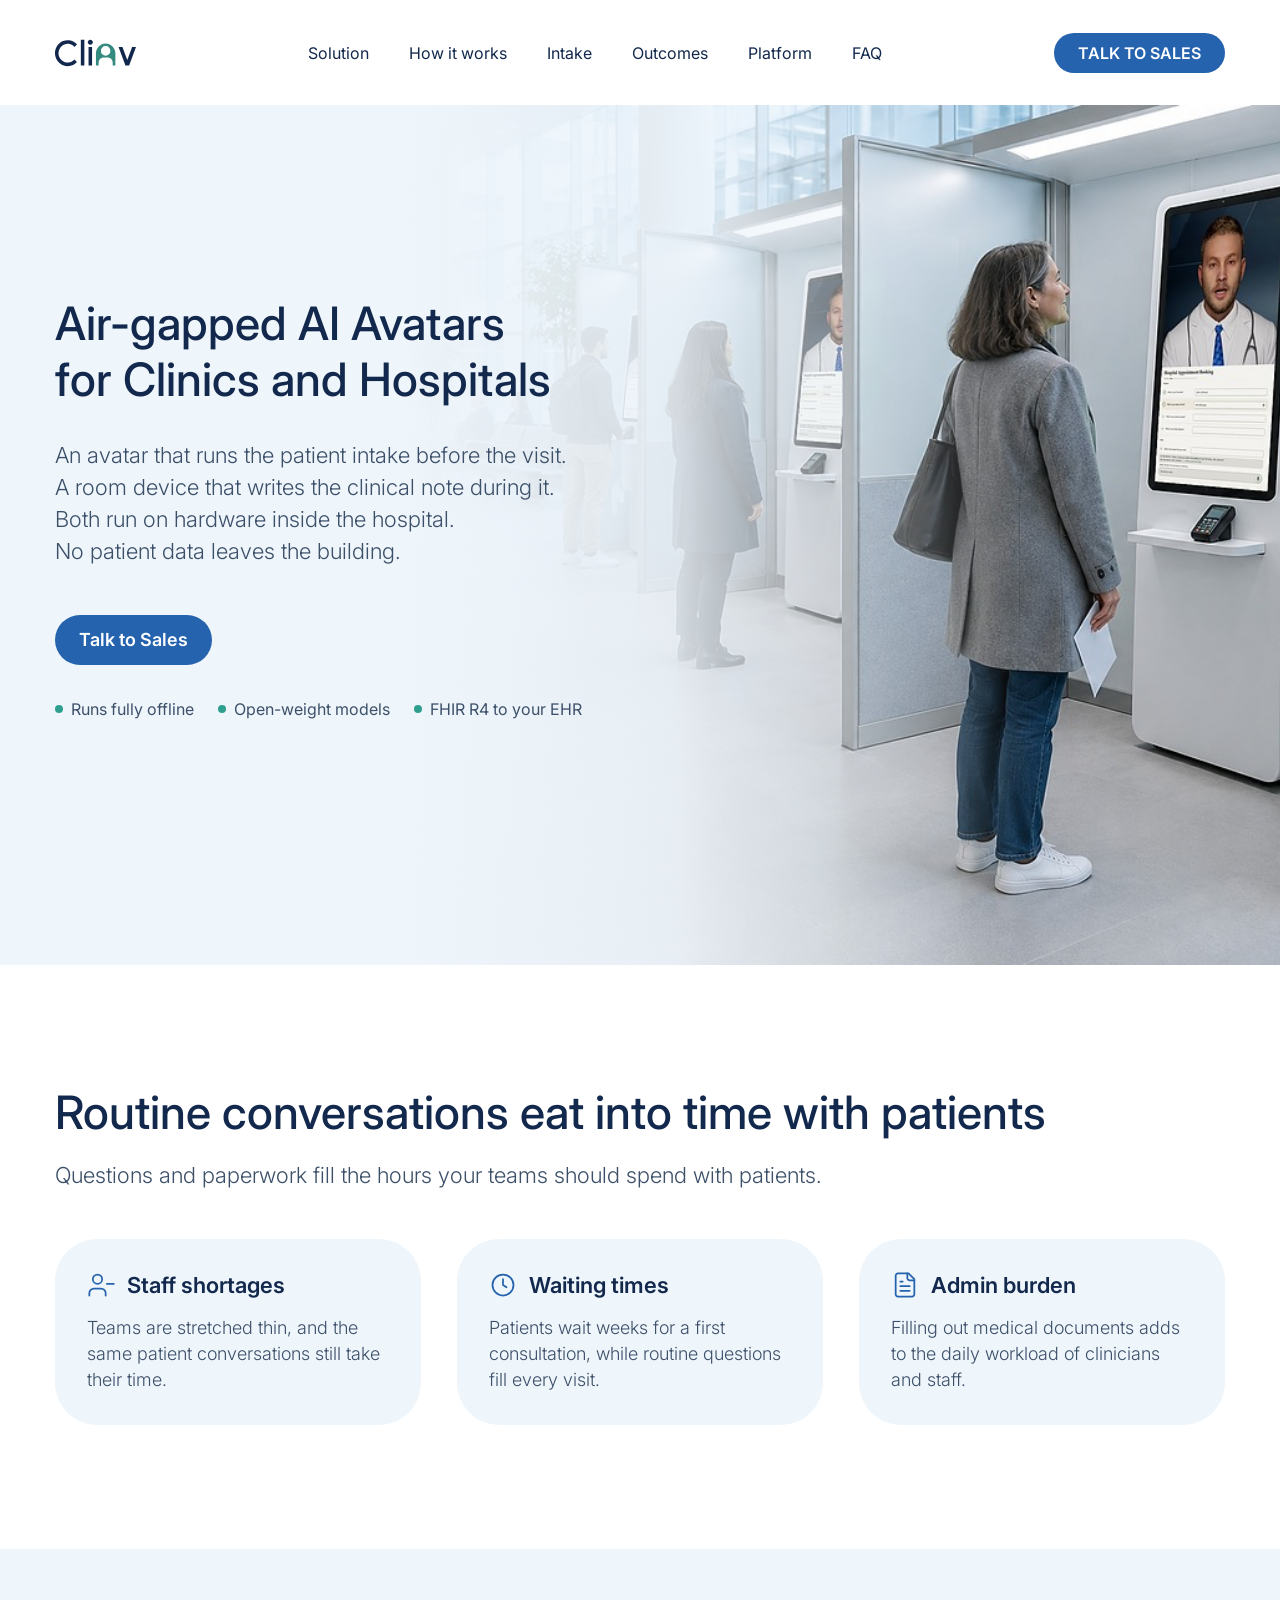
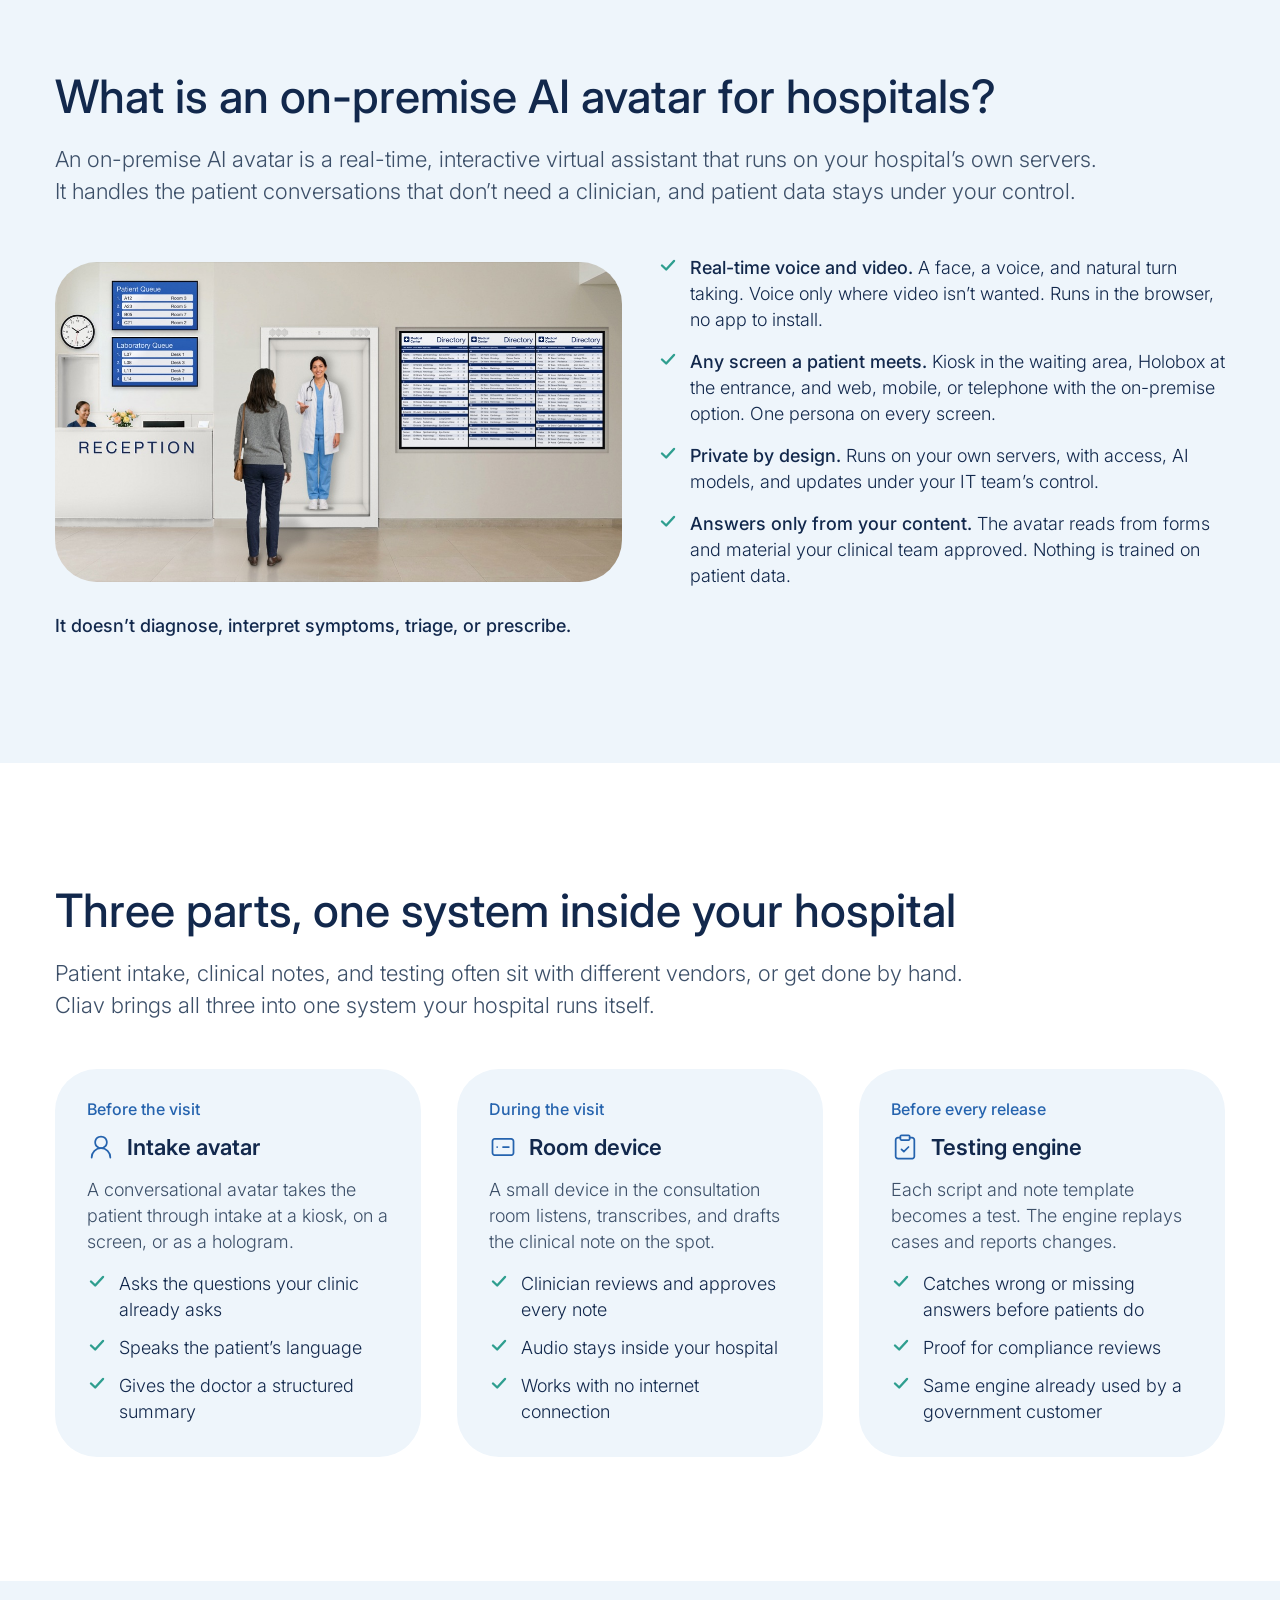
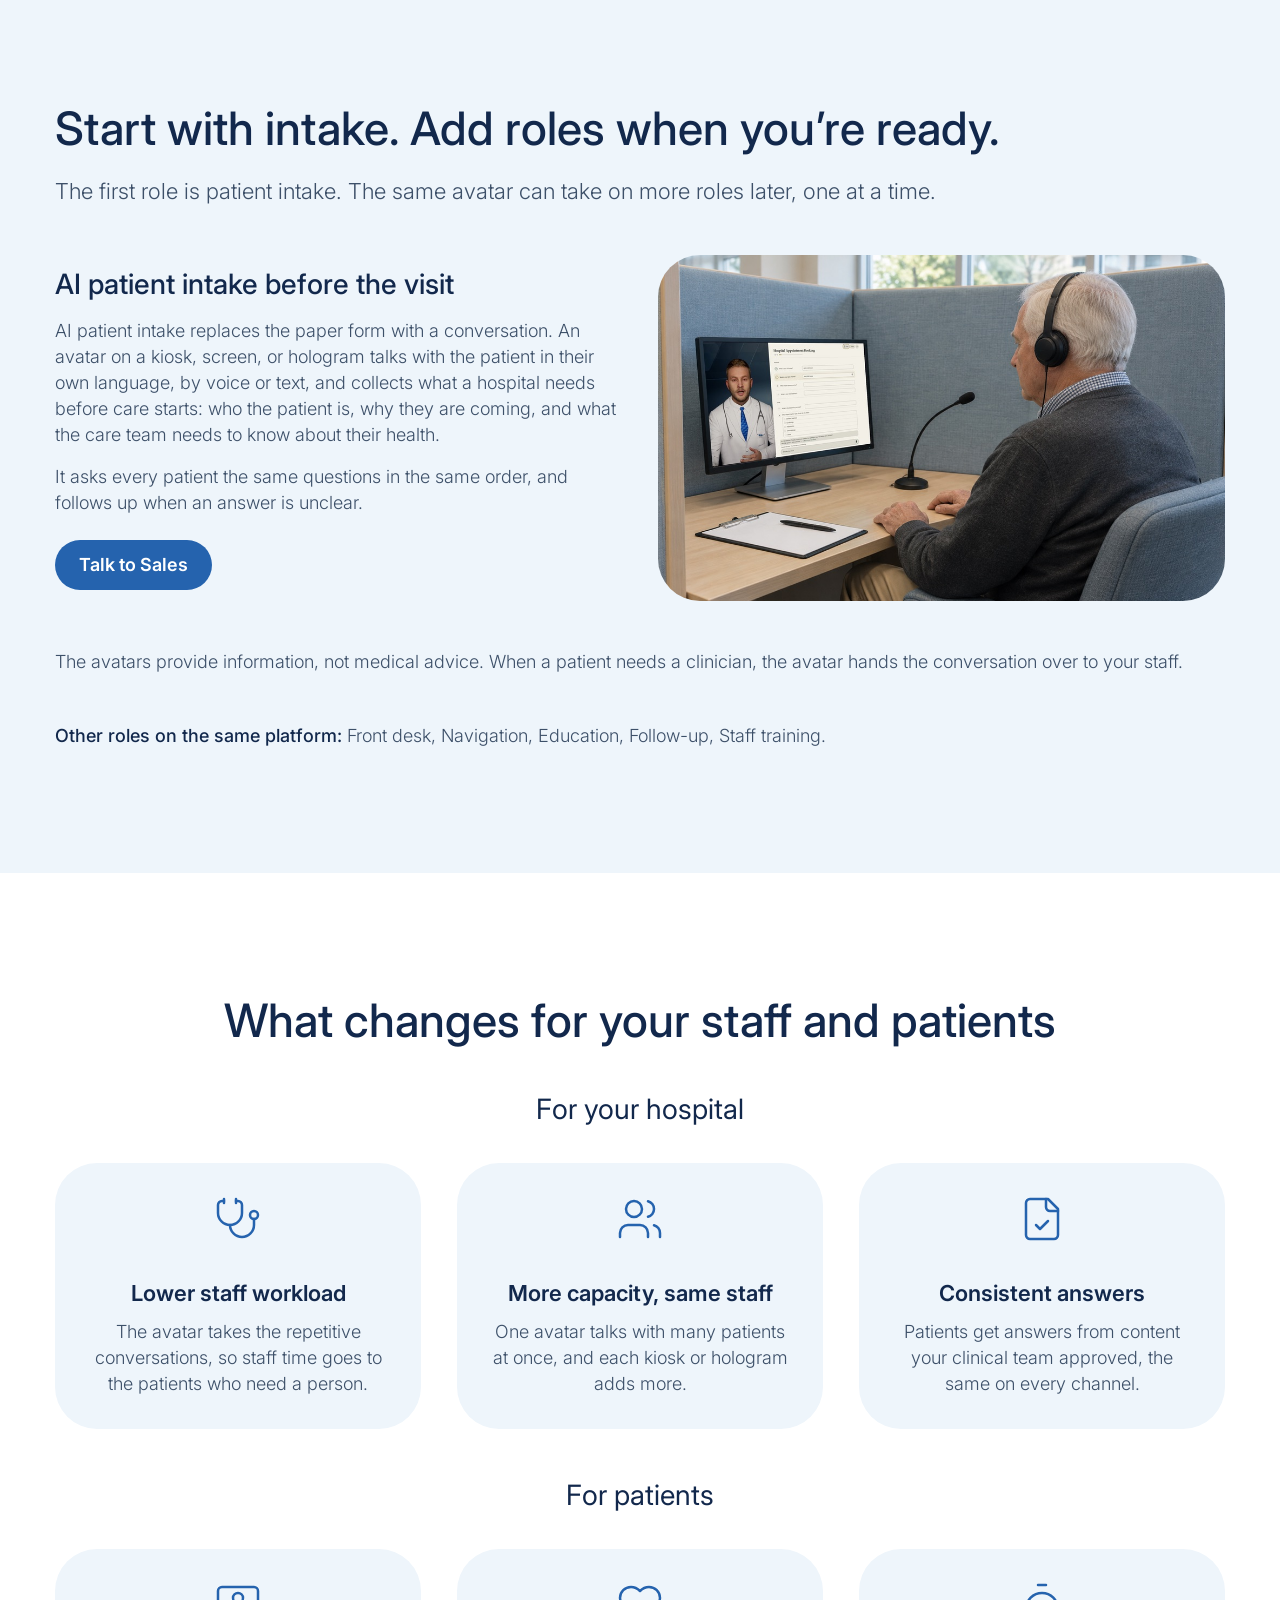
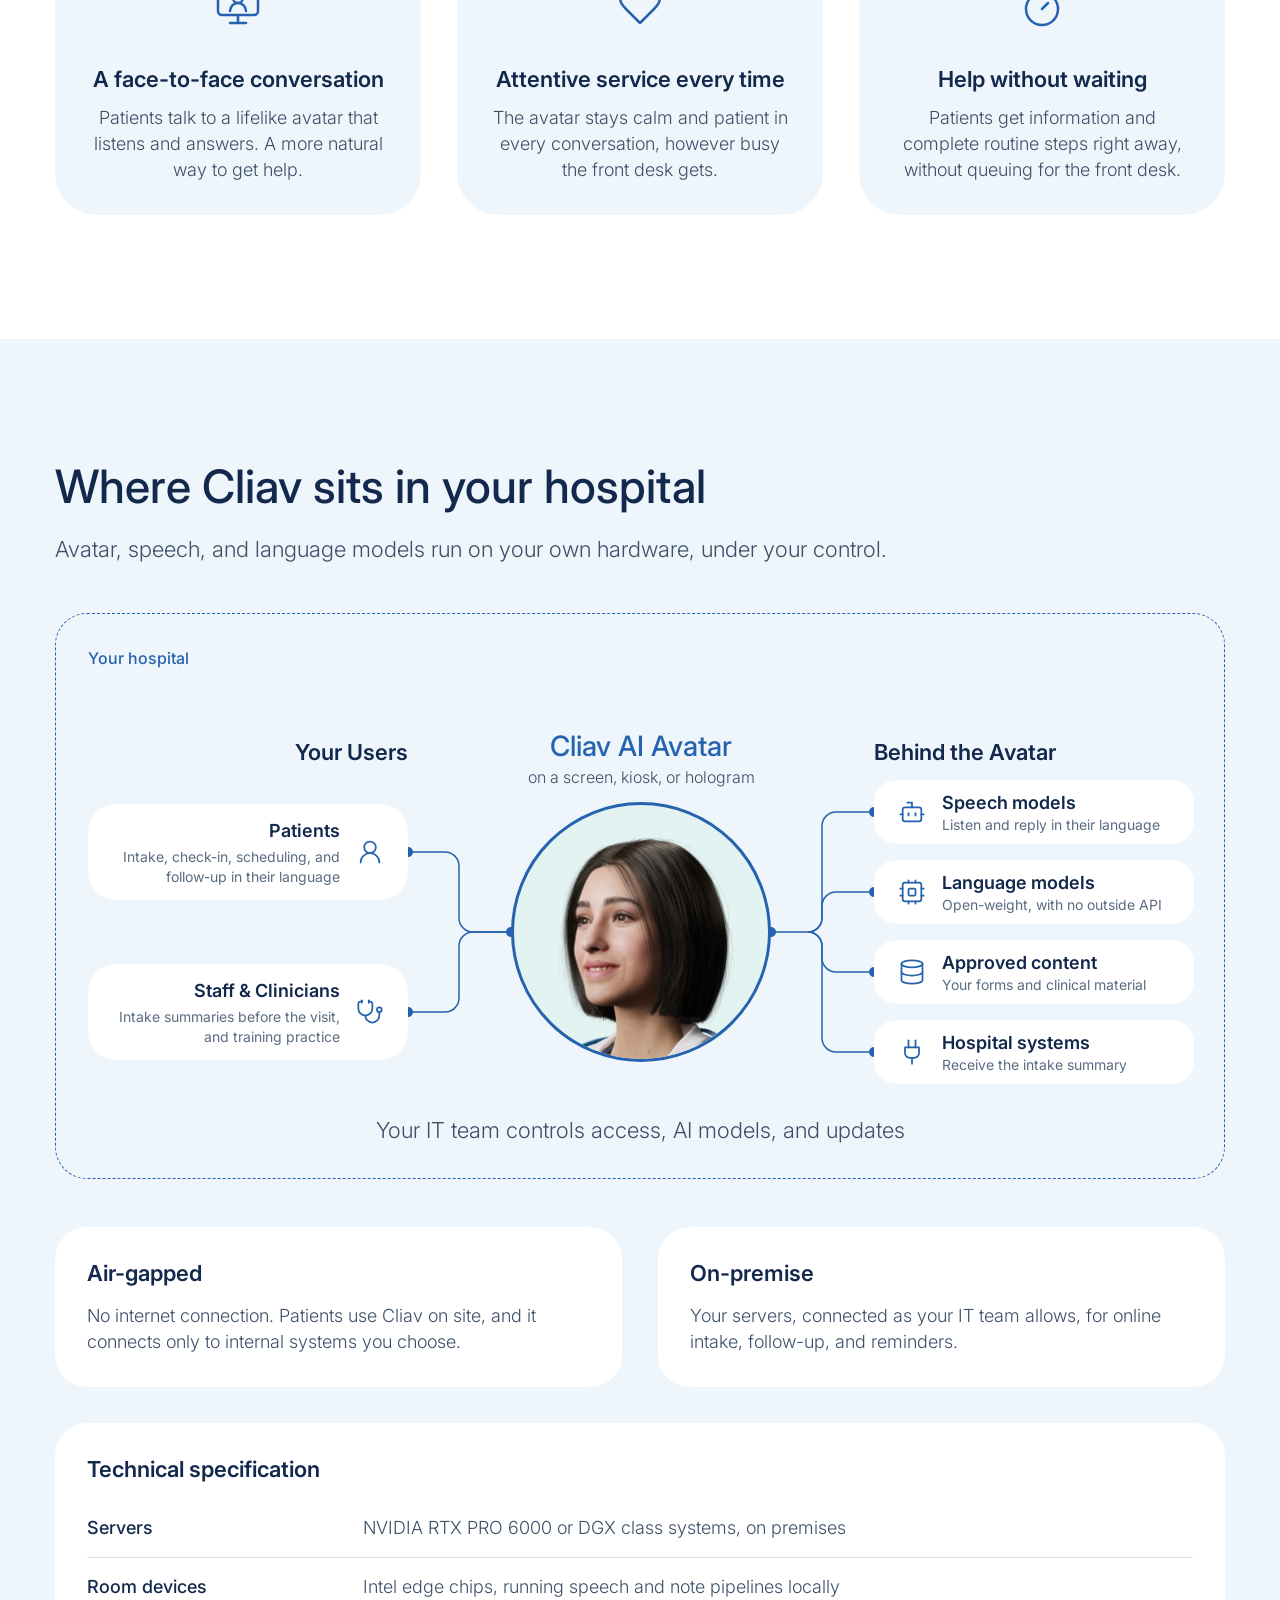
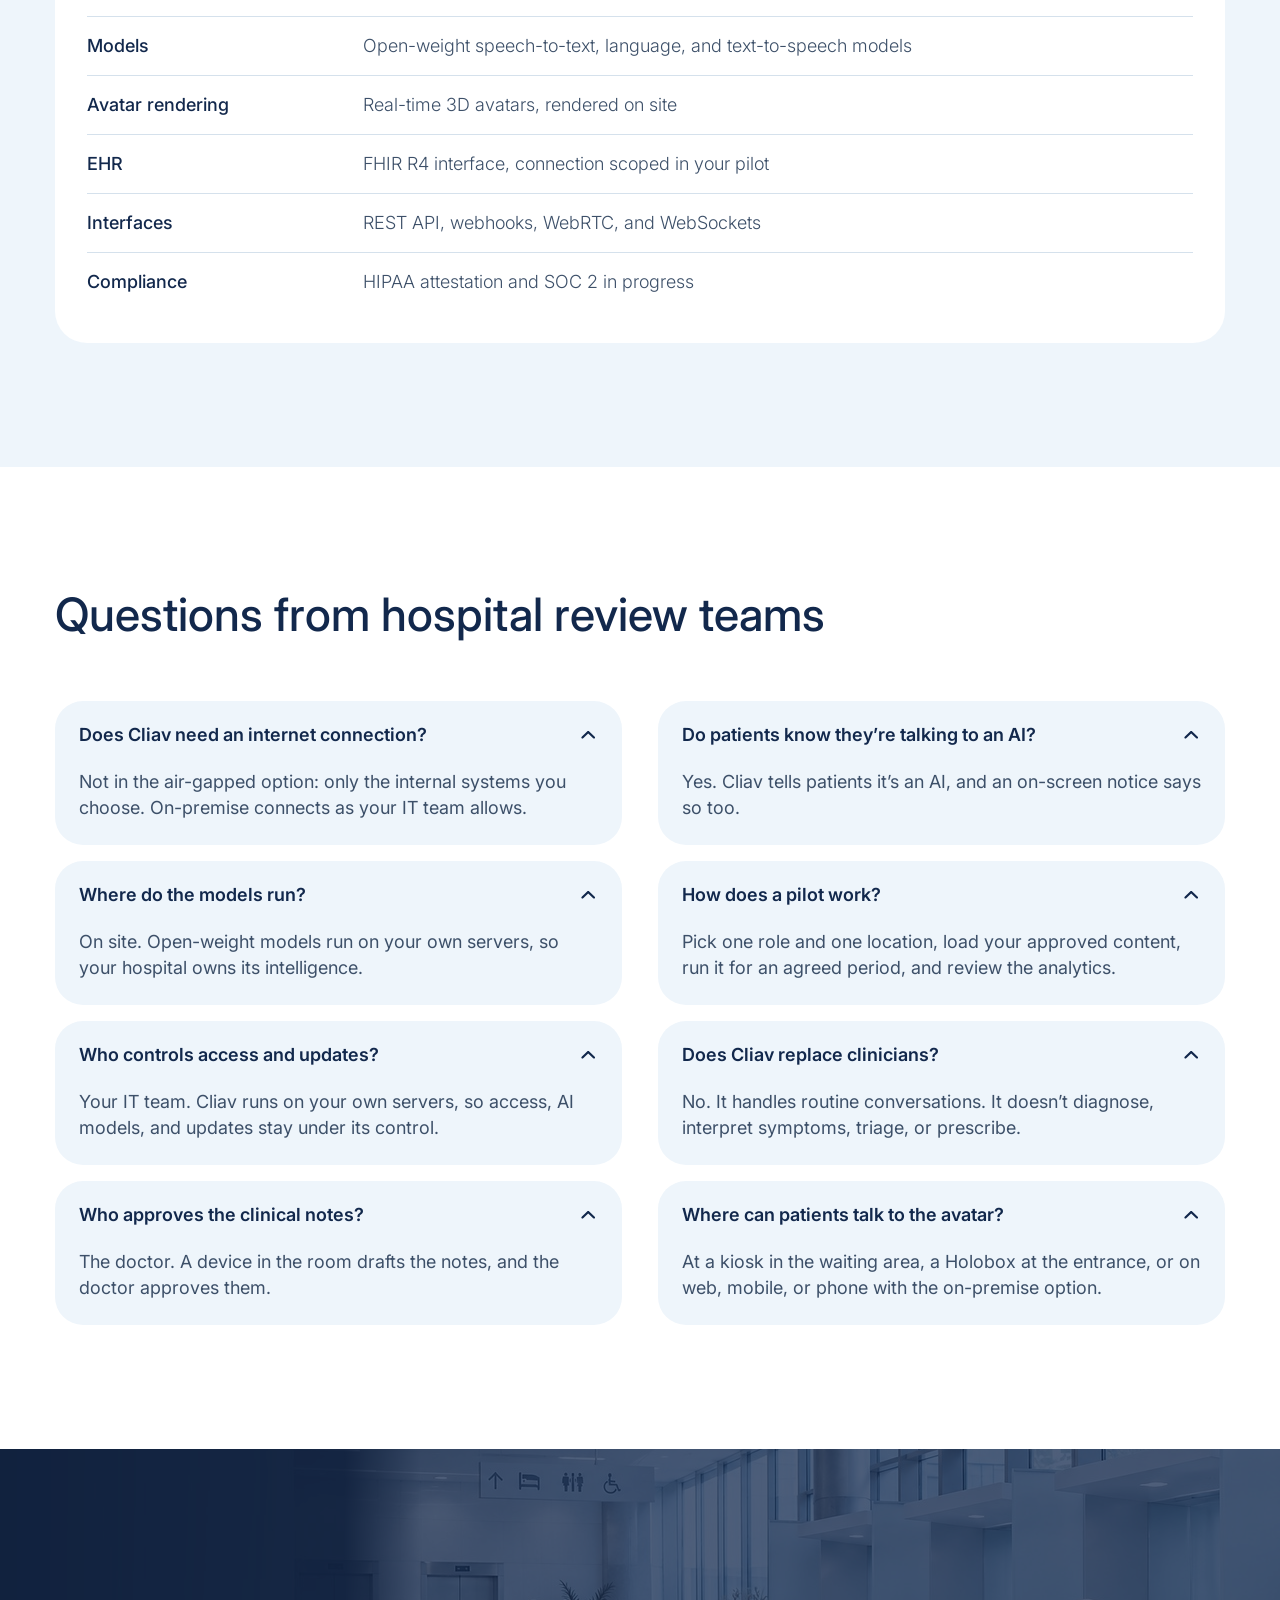
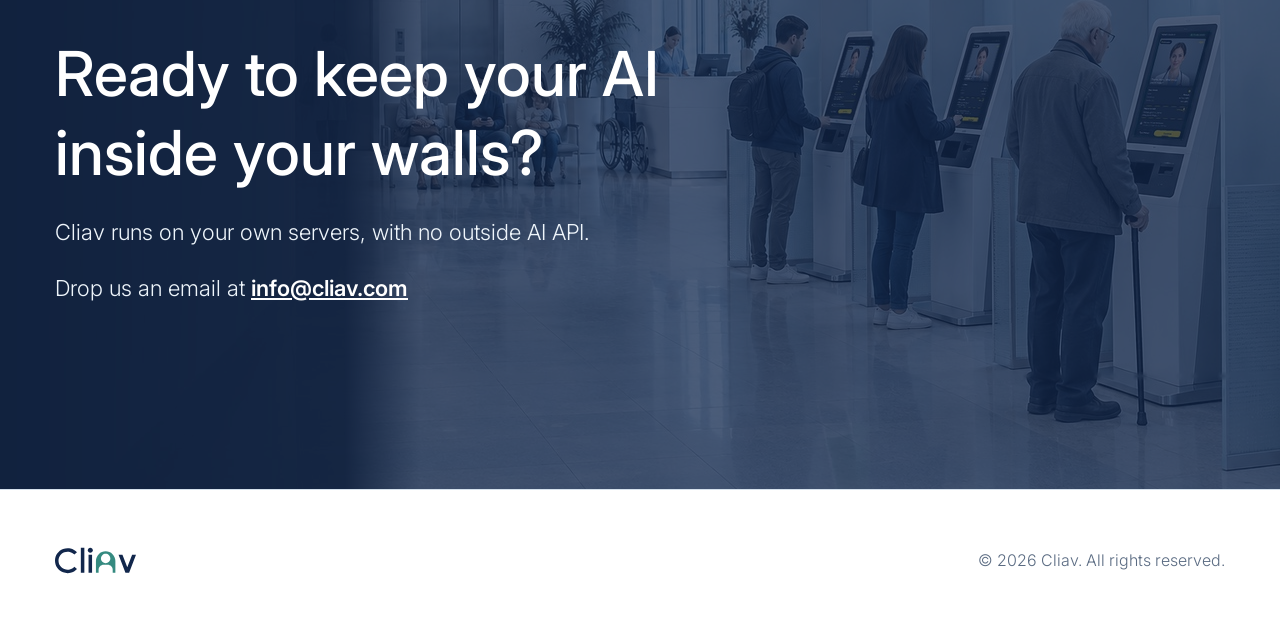
==== commit ec7f2587: "Add FAQ on where patients can talk to the avatar Co-Authored-By: Claude Opus 5.5 <noreply@anthropic." ====
--- a/index.html
+++ b/index.html
@@ -365,6 +365,10 @@
               <summary>Does Cliav replace clinicians?<img src="/assets/img/icons/chevron.svg" alt="" width="8" height="14"></summary>
               <p>No. It handles routine conversations. It doesn’t diagnose, interpret symptoms, triage, or prescribe.</p>
             </details>
+            <details open>
+              <summary>Where can patients talk to the avatar?<img src="/assets/img/icons/chevron.svg" alt="" width="8" height="14"></summary>
+              <p>At a kiosk in the waiting area, a Holobox at the entrance, or on web, mobile, or phone with the on-premise option.</p>
+            </details>
           </div>
         </div>
       </div>
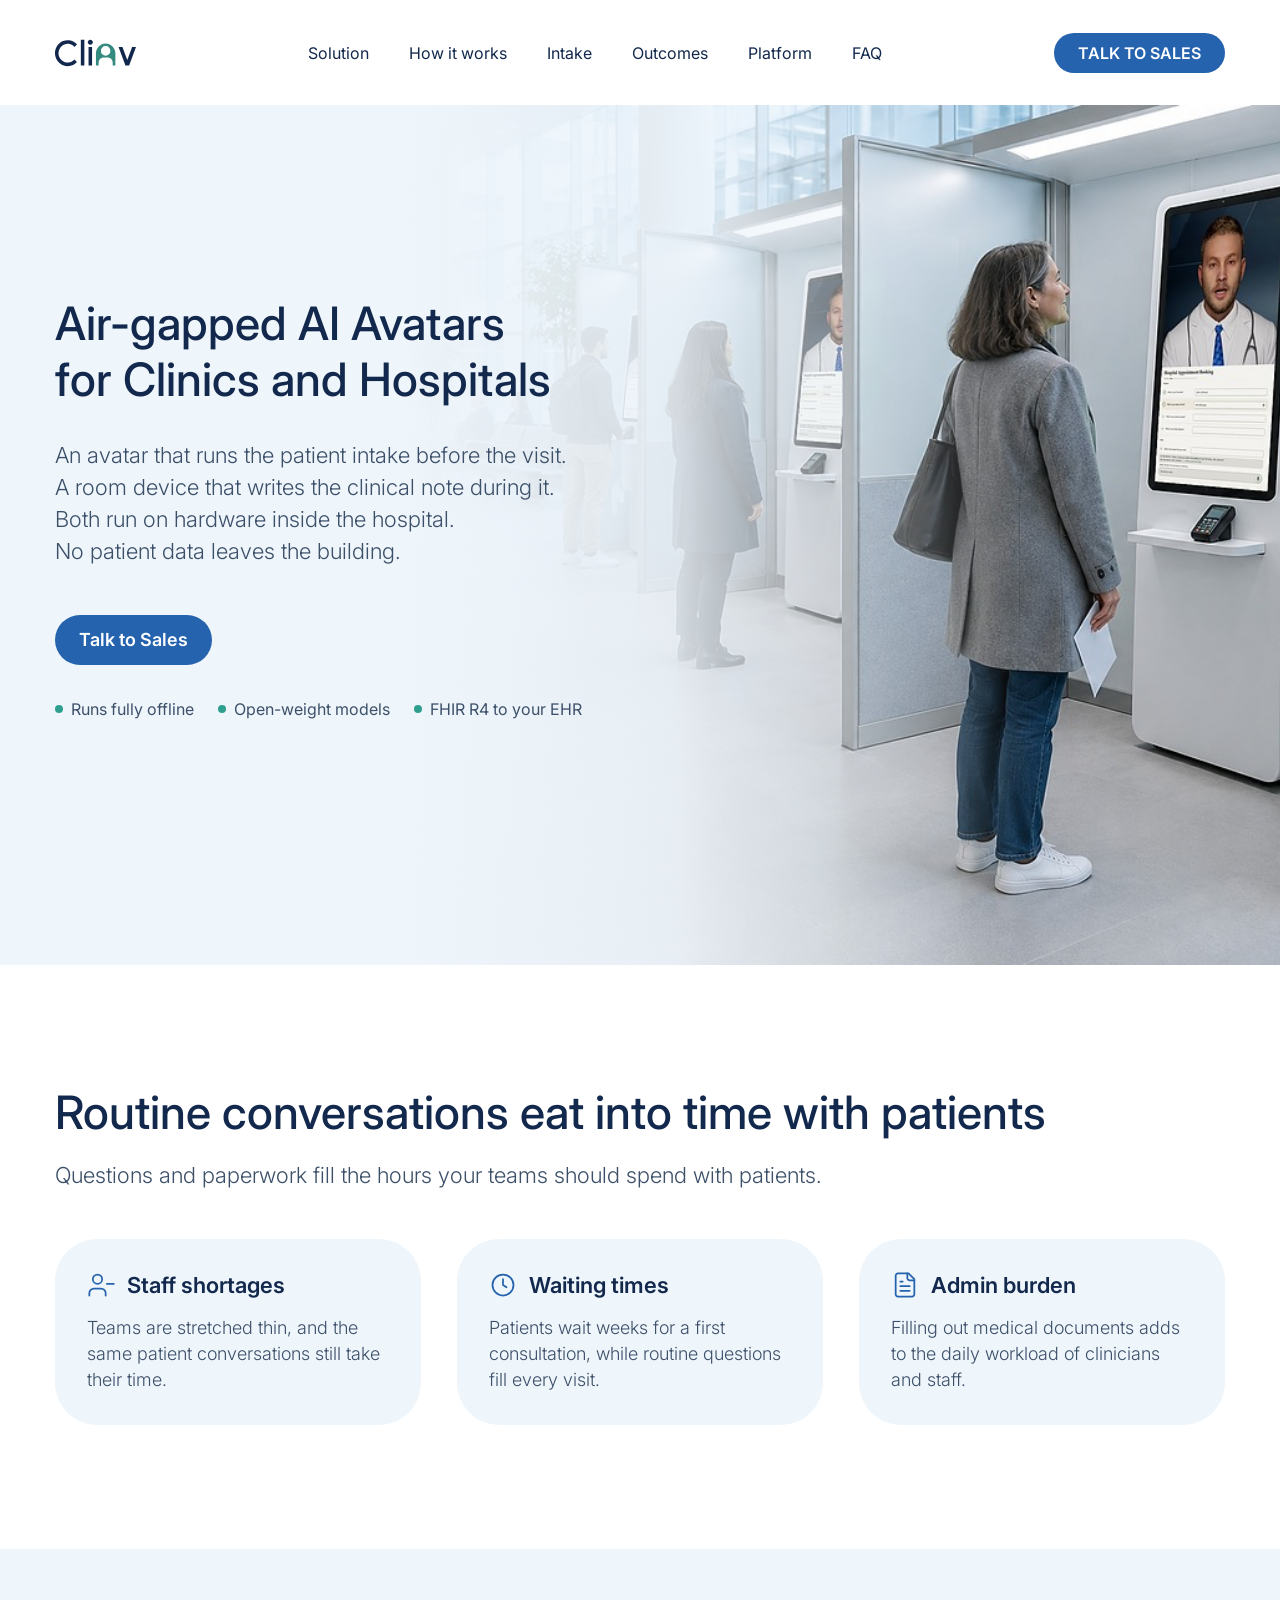
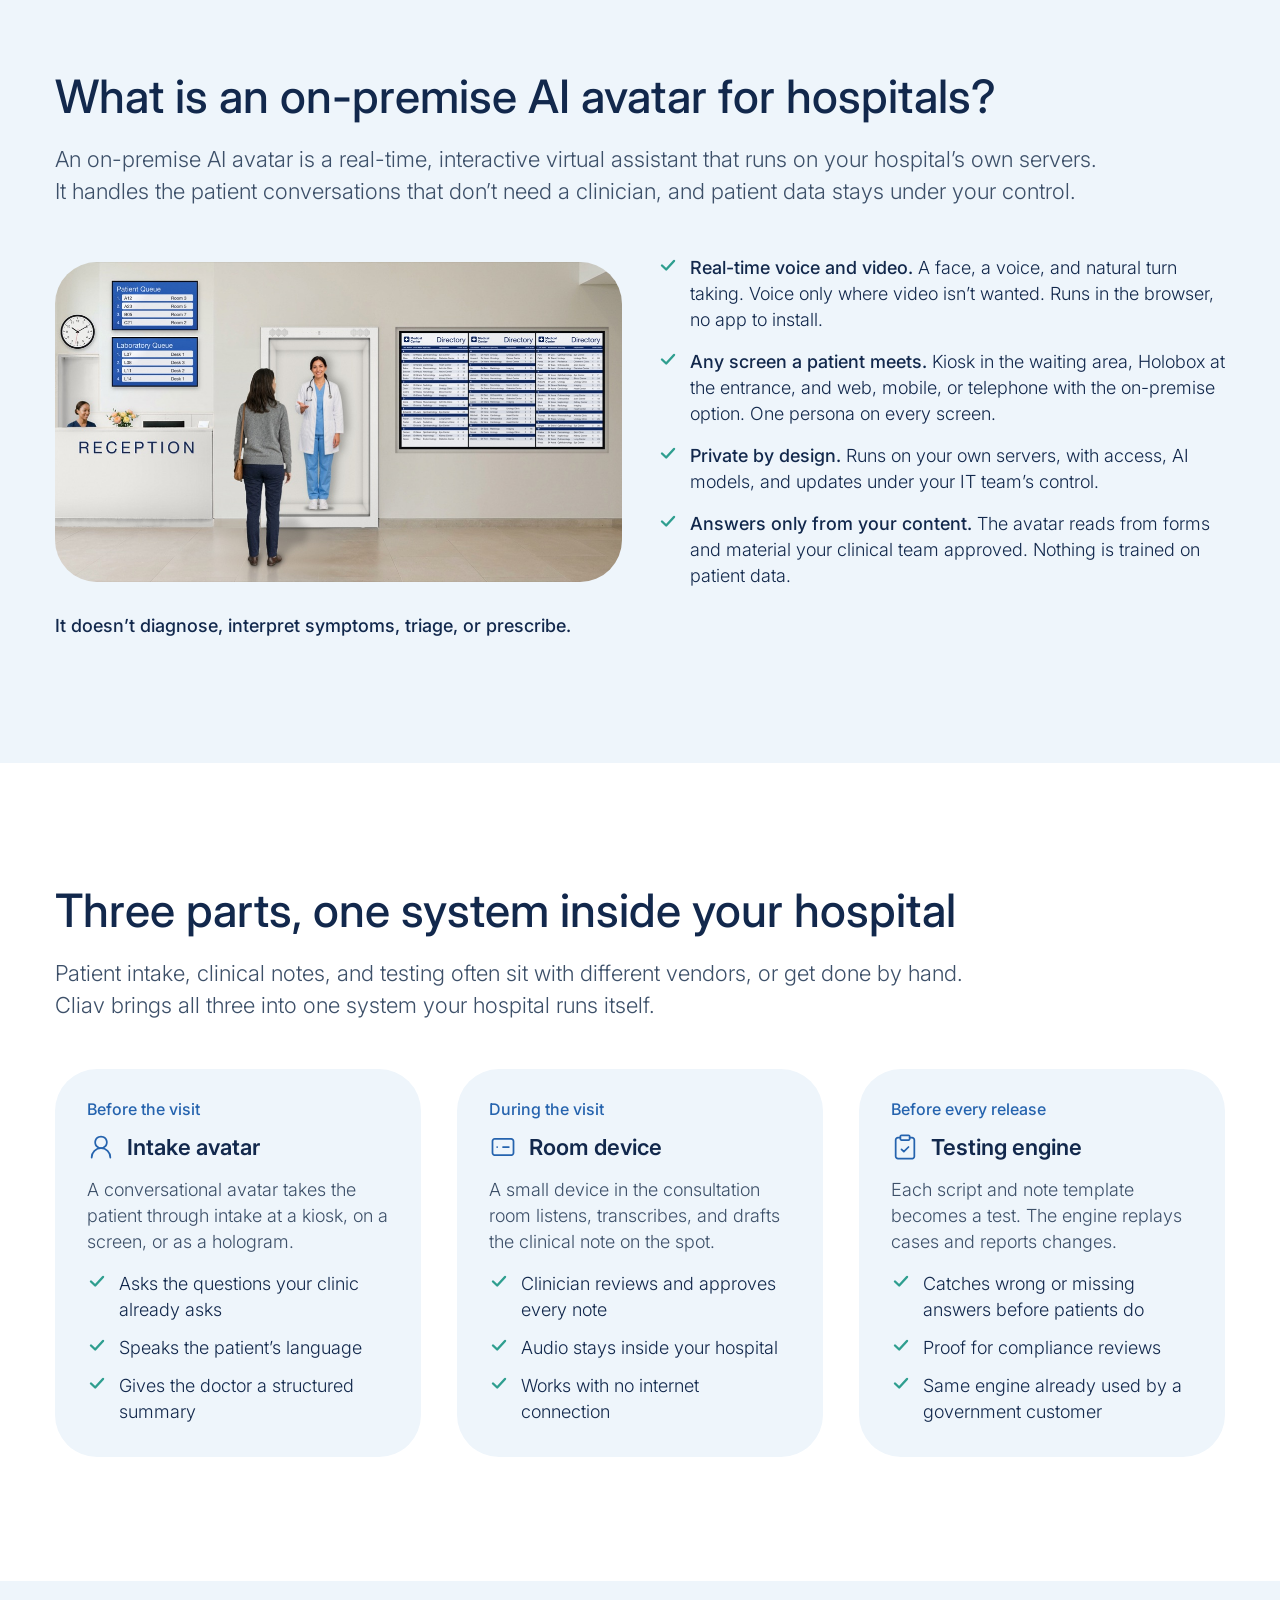
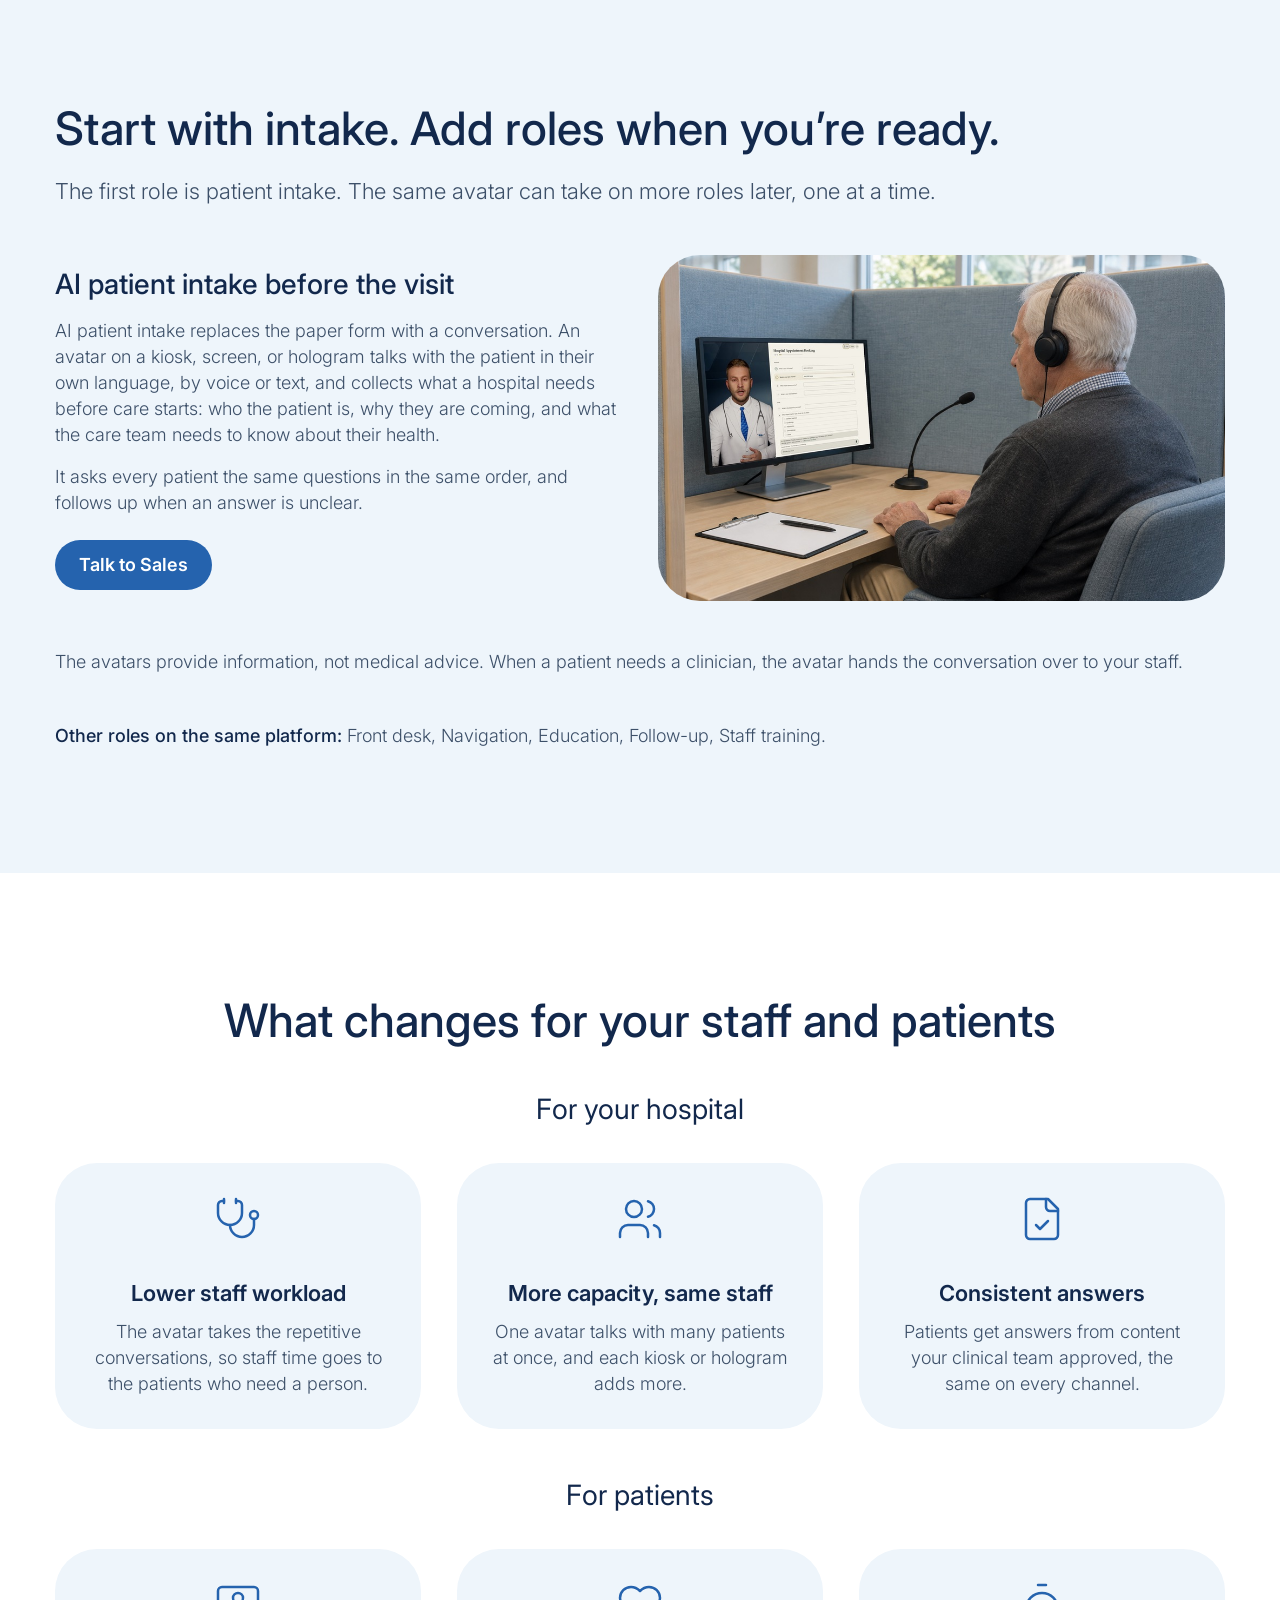
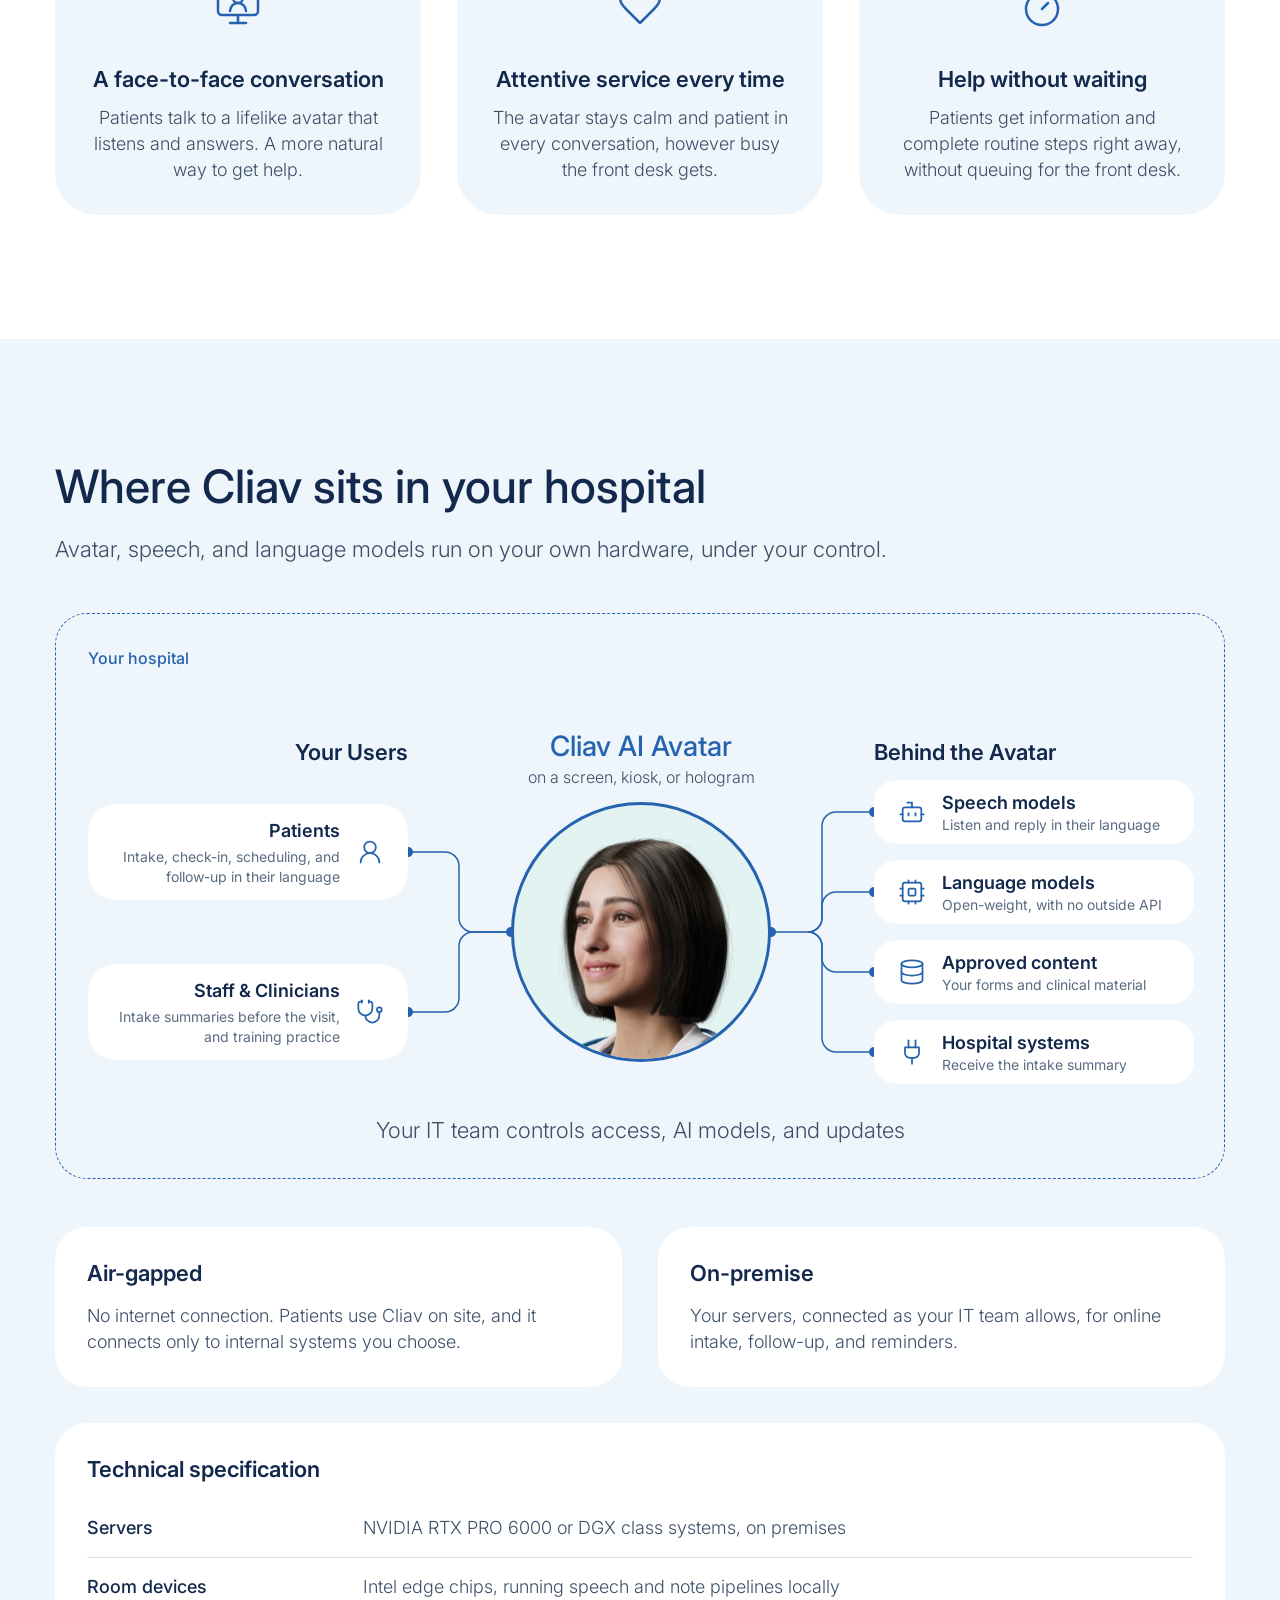
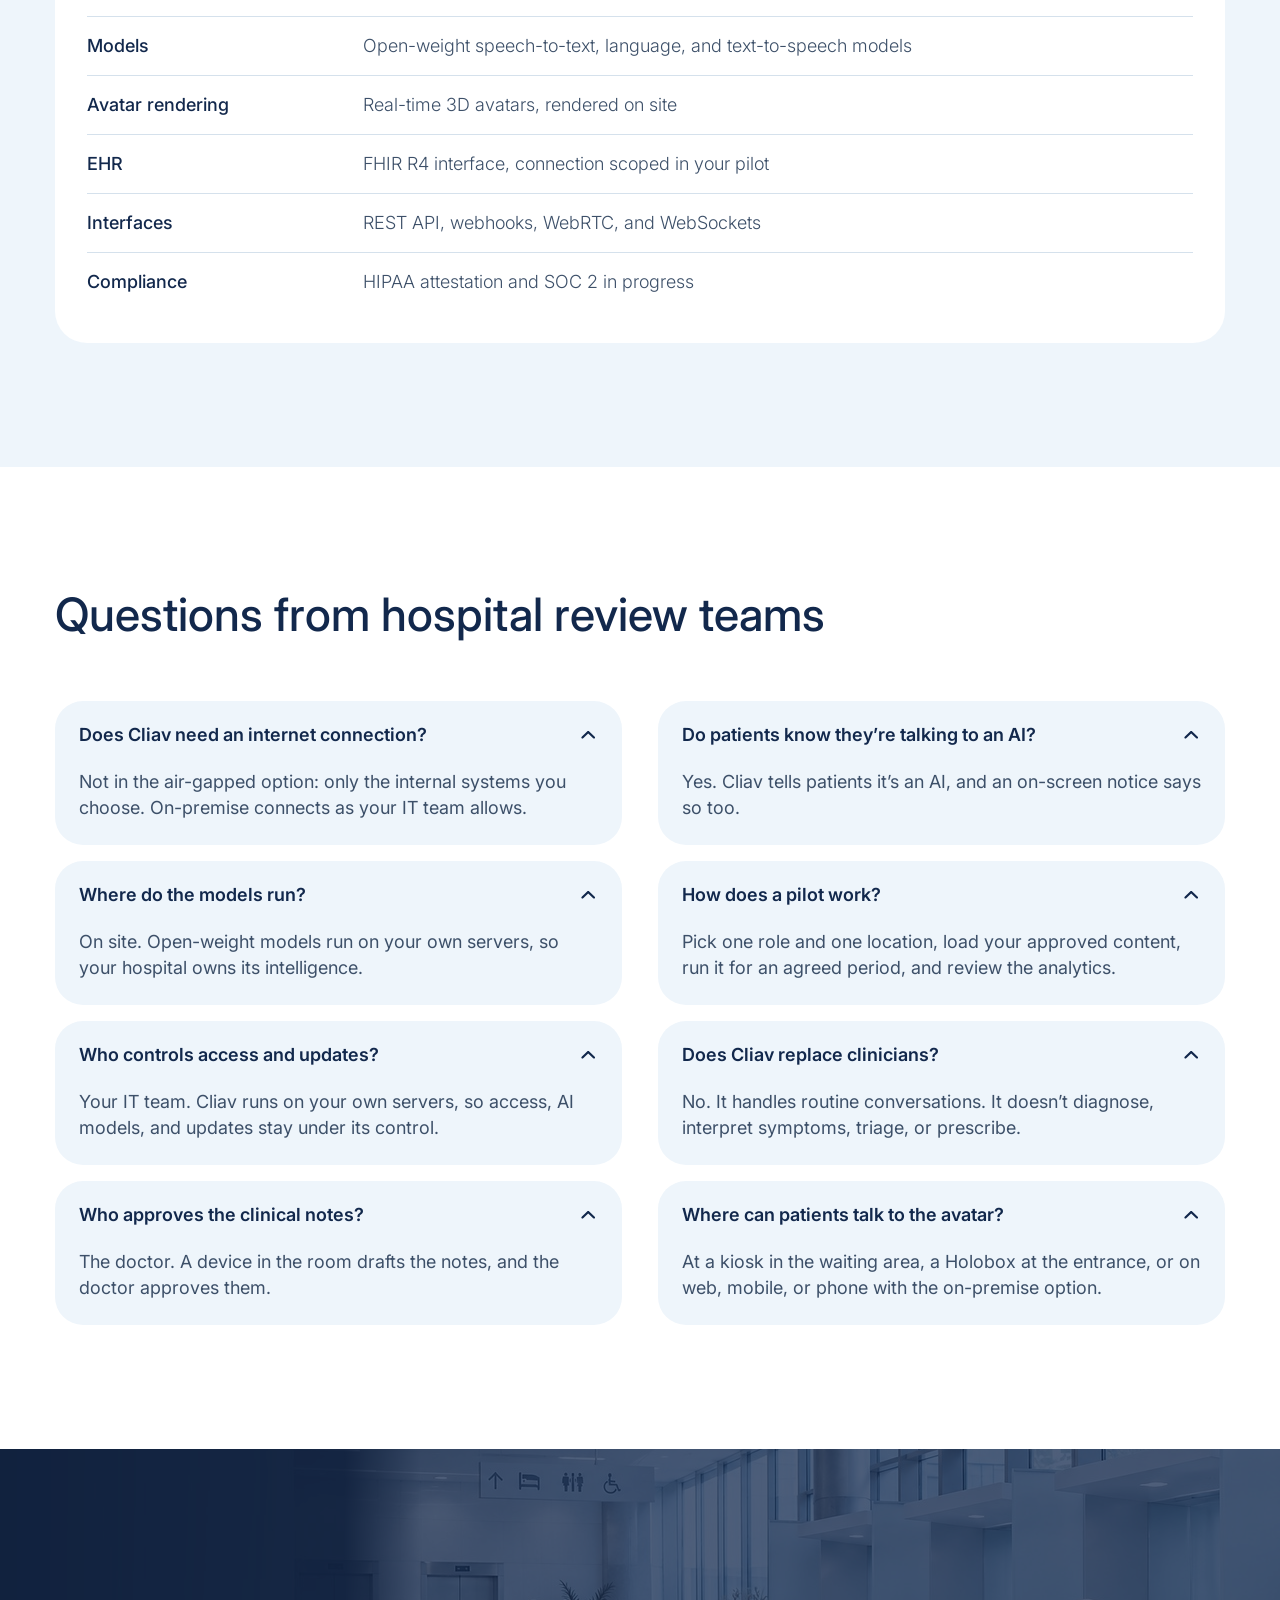
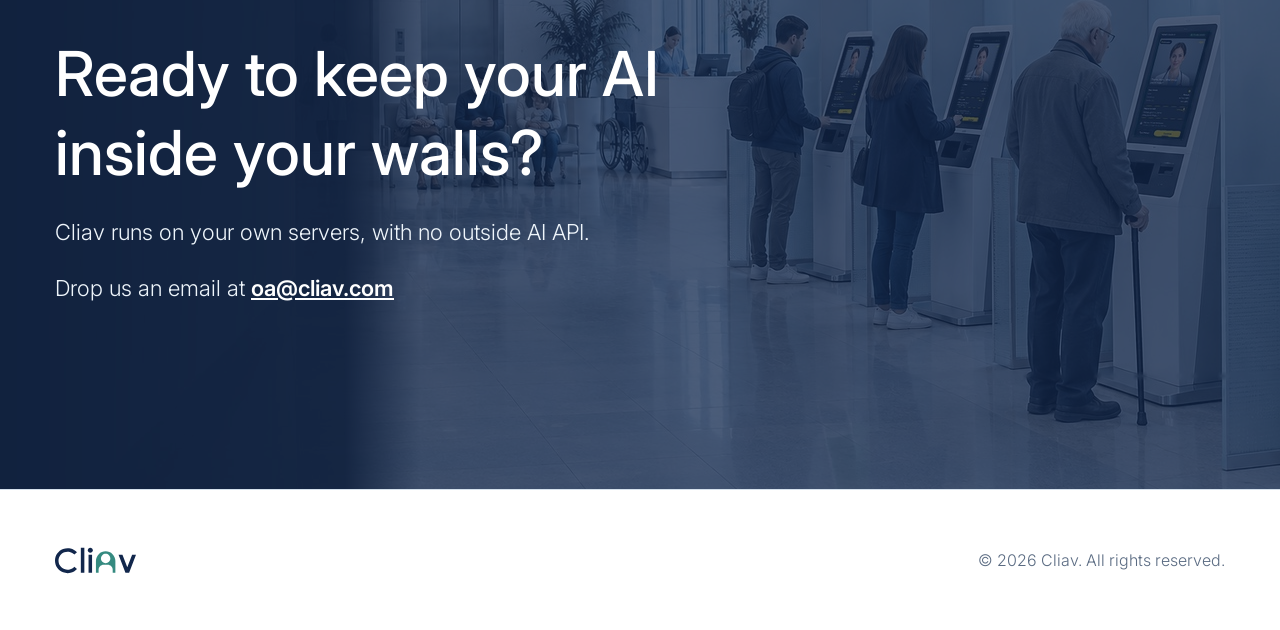
==== commit a7db5fa6: "Change the contact email to oa@cliav.com Co-Authored-By: Claude Opus 5.5 <noreply@anthropic.com>" ====
--- a/index.html
+++ b/index.html
@@ -380,7 +380,7 @@
         <div class="cta-text">
           <h2>Ready to keep your AI inside your walls?</h2>
           <p class="lead">Cliav runs on your own servers, with no outside AI API.</p>
-          <p class="lead">Drop us an email at <a href="mailto:info@cliav.com">info@cliav.com</a></p>
+          <p class="lead">Drop us an email at <a href="mailto:oa@cliav.com">oa@cliav.com</a></p>
         </div>
       </div>
     </section>
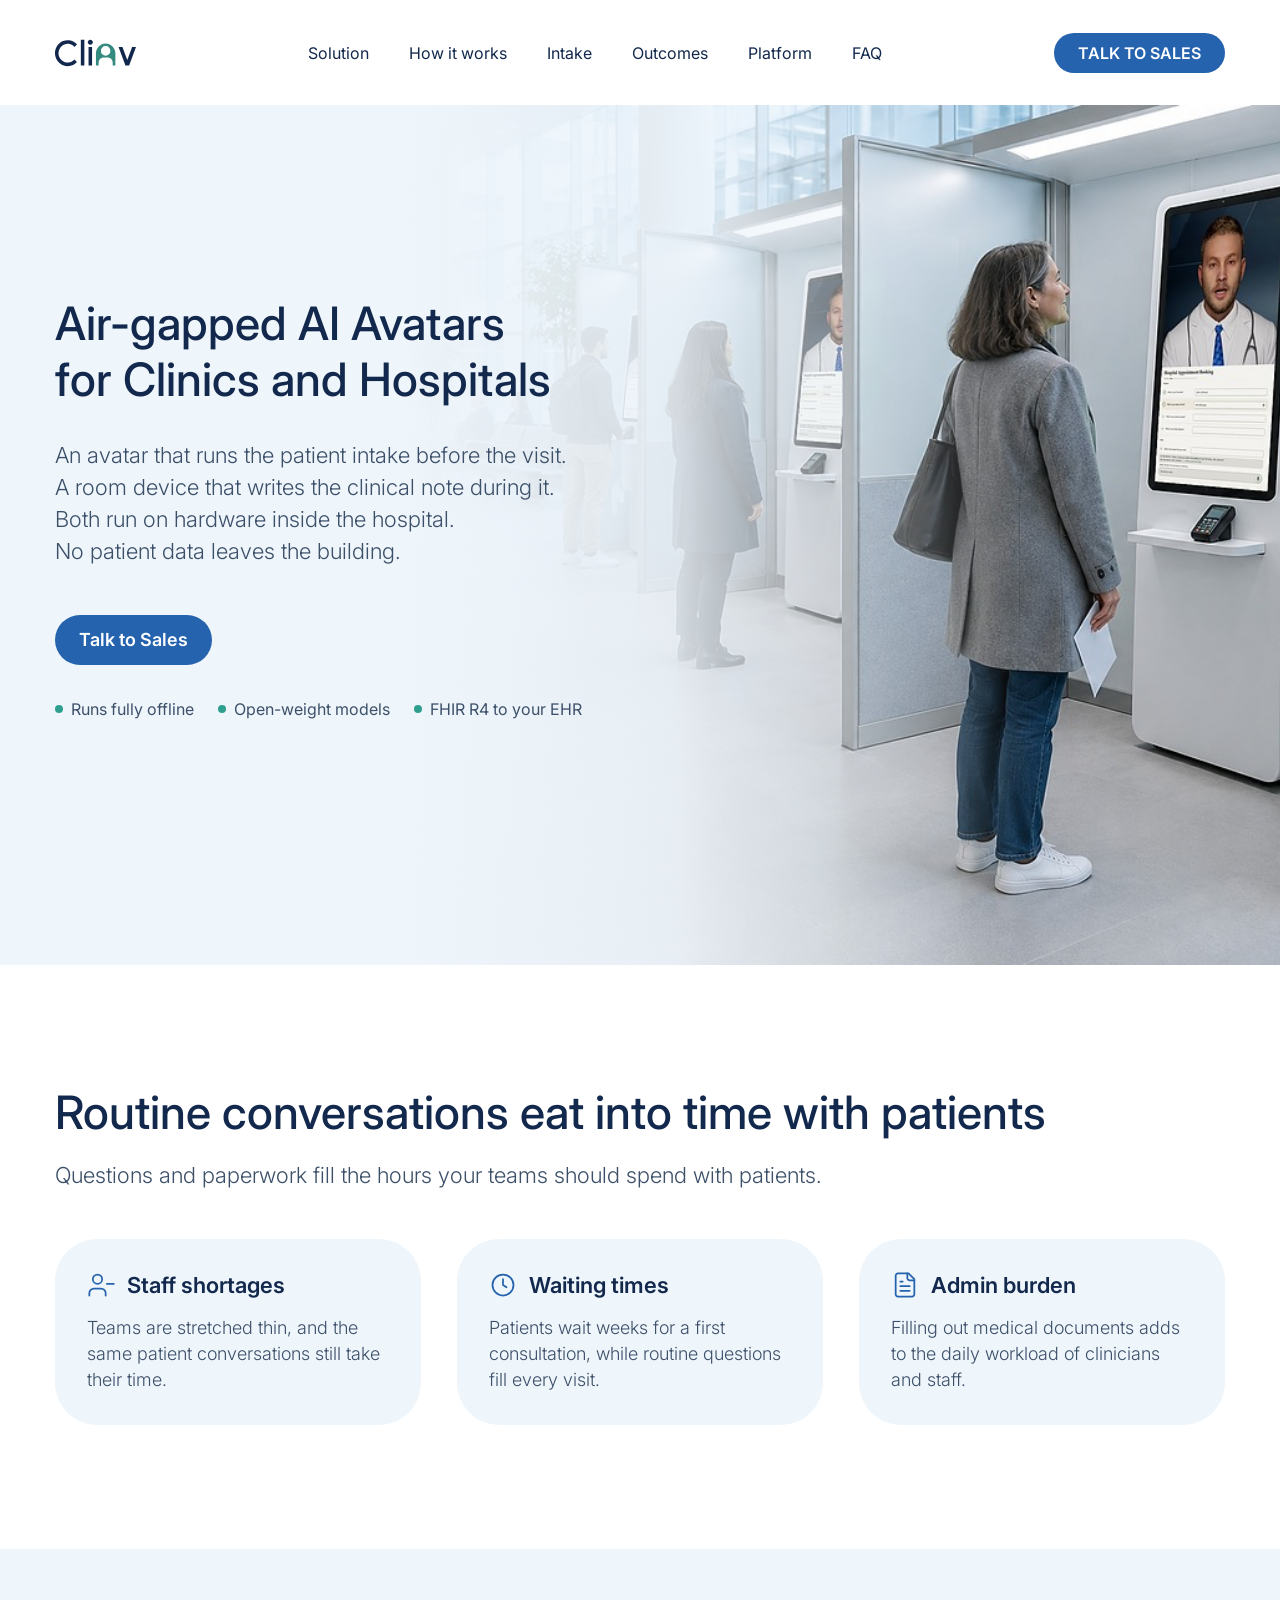
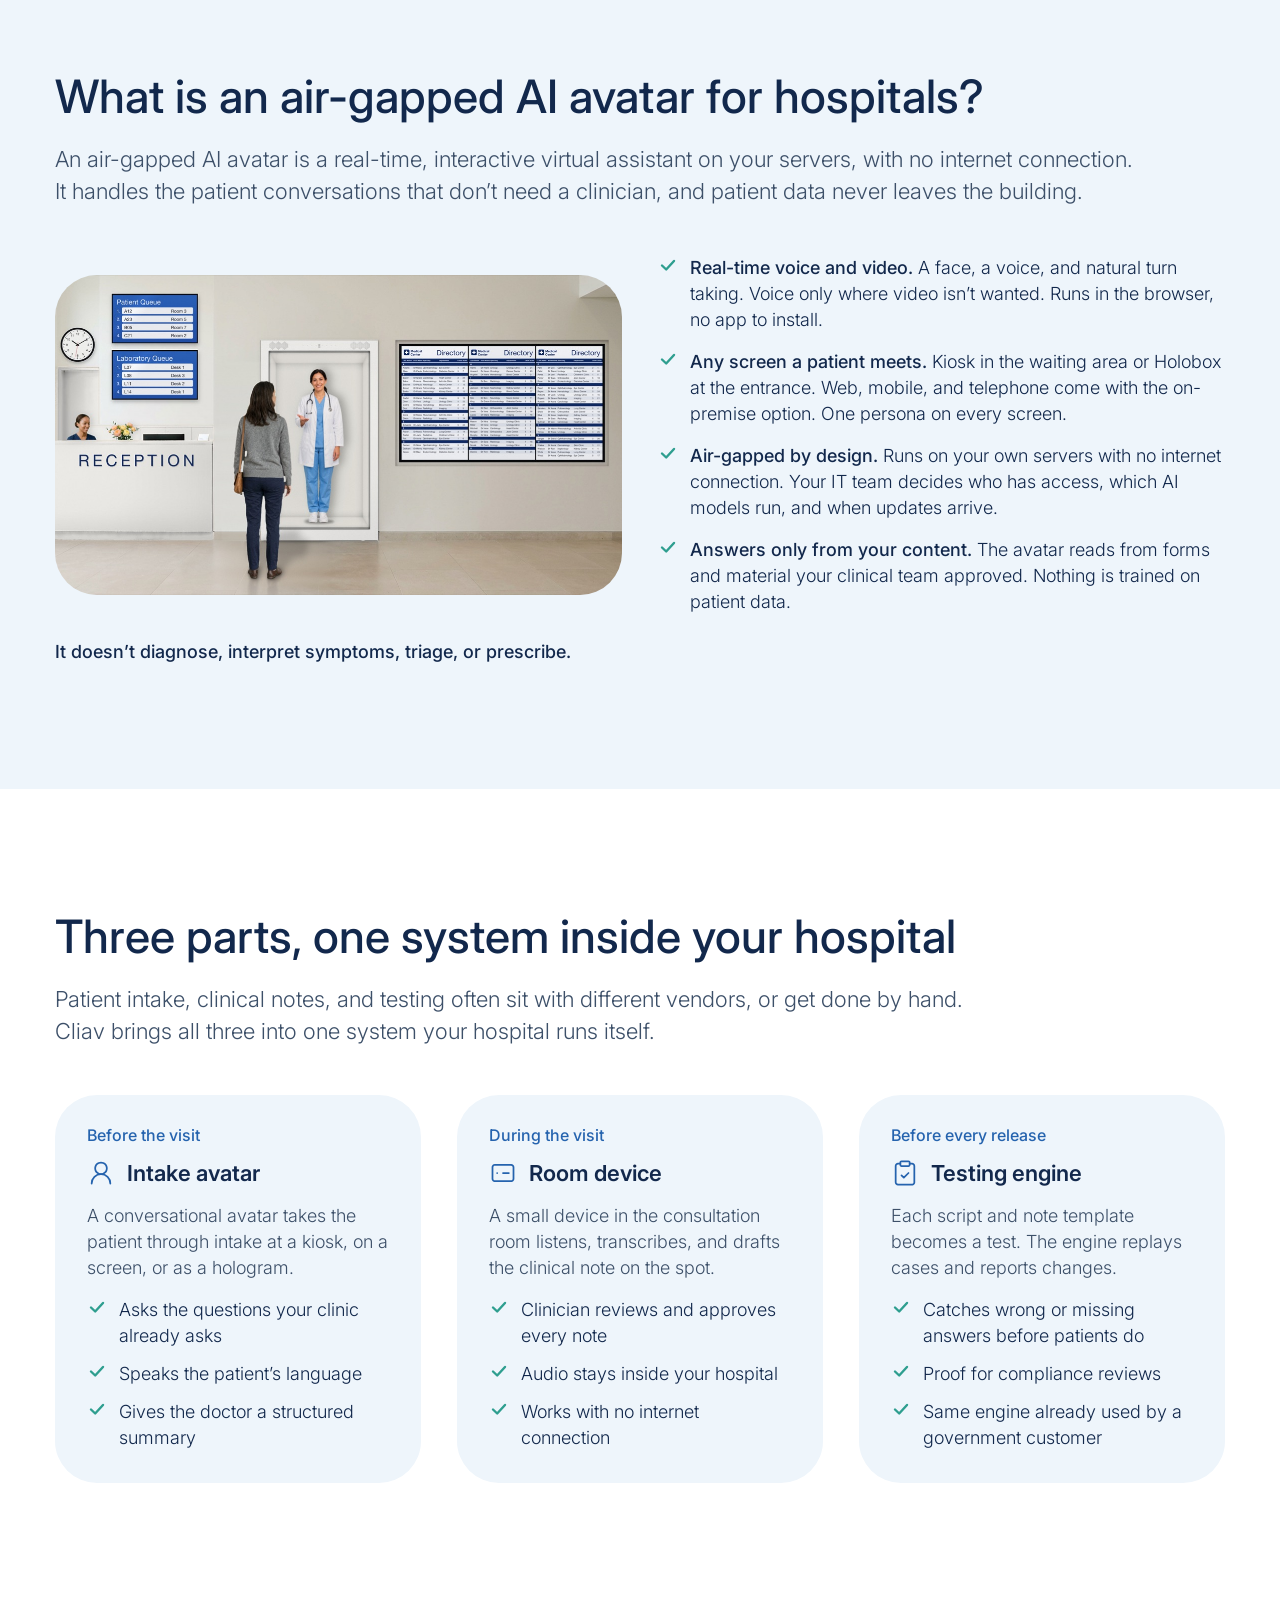
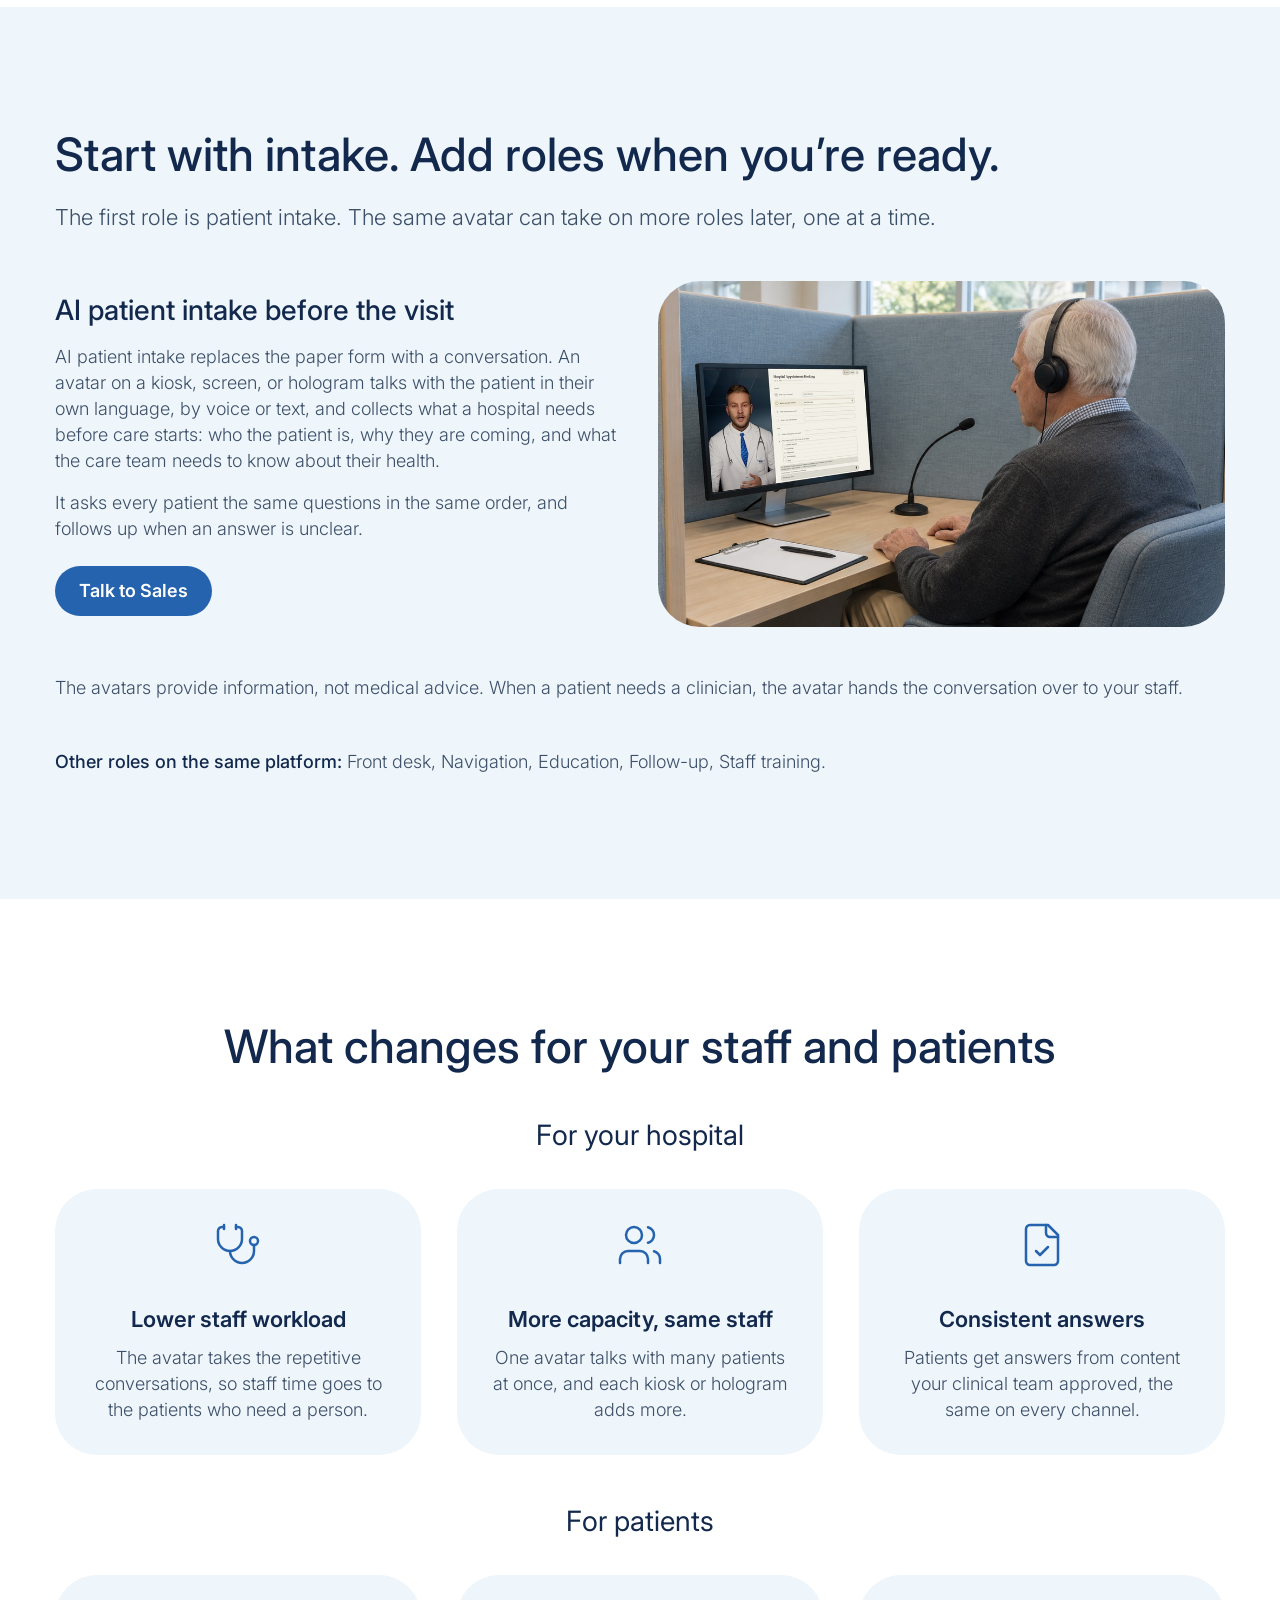
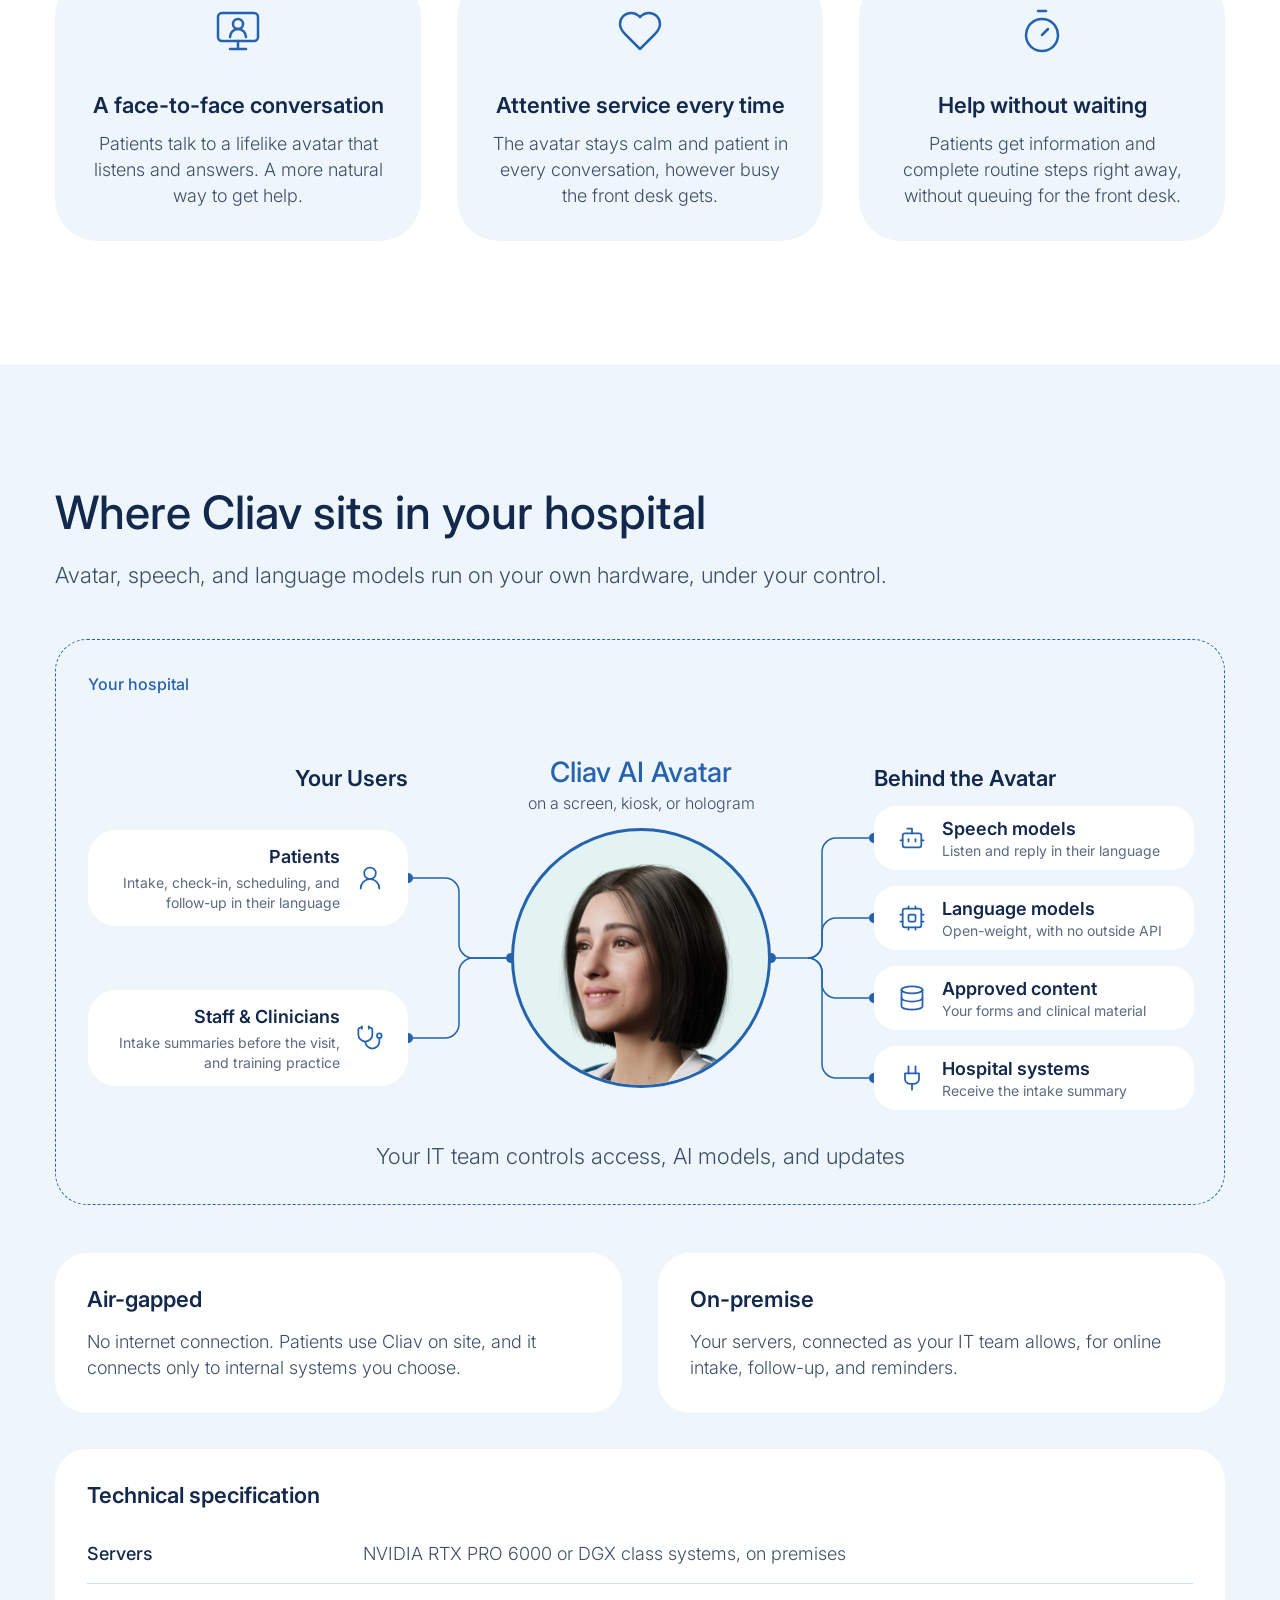
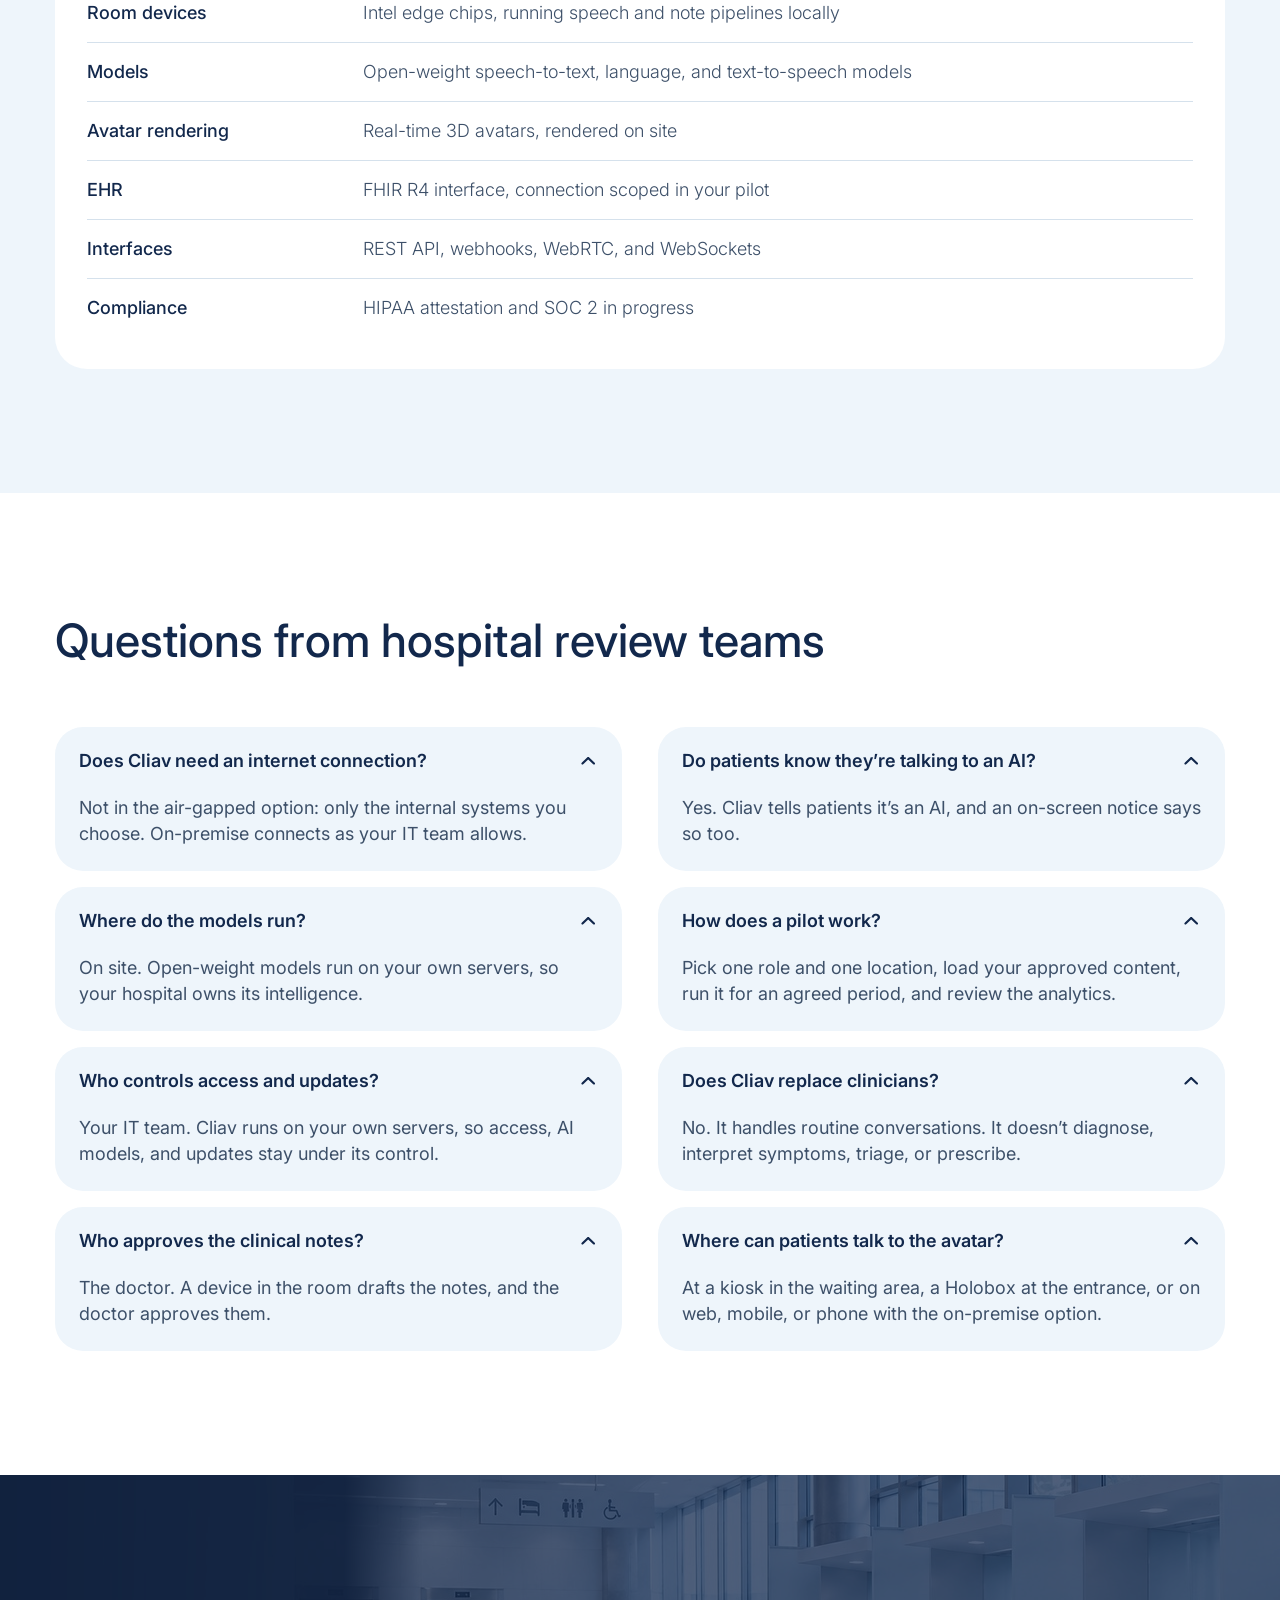
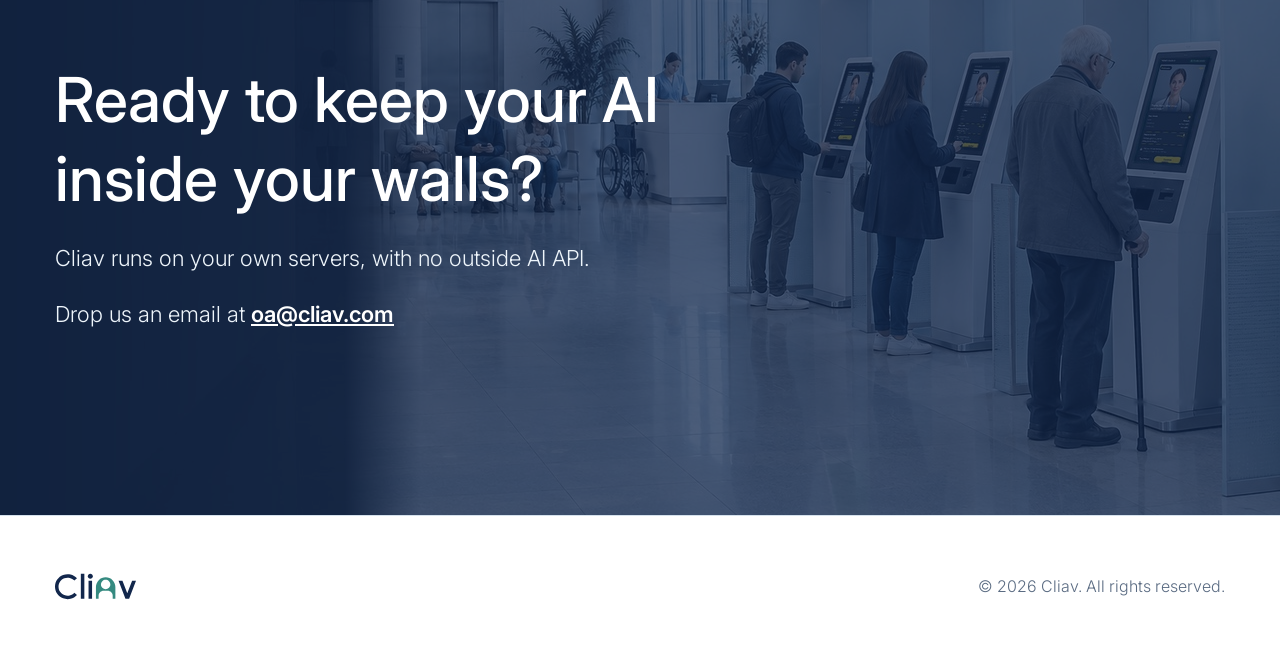
==== commit 3e42e9d0: "Update the Solution section text to match Figma Co-Authored-By: Claude Opus 5.5 <noreply@anthropic.c" ====
--- a/index.html
+++ b/index.html
@@ -106,16 +106,16 @@
     <section id="solution" class="tint">
       <div class="container stack">
         <div class="section-head">
-          <h2>What is an on-premise AI avatar for hospitals?</h2>
-          <p class="lead">An on-premise AI avatar is a real-time, interactive virtual assistant that runs on your hospital’s own servers. <br>It handles the patient conversations that don’t need a clinician, and patient data stays under your control.</p>
+          <h2>What is an air-gapped AI avatar for hospitals?</h2>
+          <p class="lead">An air-gapped AI avatar is a real-time, interactive virtual assistant on your servers, with no internet connection. <br>It handles the patient conversations that don’t need a clinician, and patient data never leaves the building.</p>
         </div>
         <div class="solution-body">
           <div class="split">
             <img class="photo photo-video" src="/assets/img/sections/v5-solution.jpg" alt="A patient talks to a life-size hologram of a clinician in a hospital reception" width="1134" height="638" loading="lazy">
             <ul class="bullets">
               <li><img src="/assets/img/icons/tick.svg" alt="" width="20" height="20"><p><strong>Real-time voice and video.</strong> A face, a voice, and natural turn taking. Voice only where video isn’t wanted. Runs in the browser, no app to install.</p></li>
-              <li><img src="/assets/img/icons/tick.svg" alt="" width="20" height="20"><p><strong>Any screen a patient meets.</strong> Kiosk in the waiting area, Holobox at the entrance, and web, mobile, or telephone with the on-premise option. One persona on every screen.</p></li>
-              <li><img src="/assets/img/icons/tick.svg" alt="" width="20" height="20"><p><strong>Private by design.</strong> Runs on your own servers, with access, AI models, and updates under your IT team’s control.</p></li>
+              <li><img src="/assets/img/icons/tick.svg" alt="" width="20" height="20"><p><strong>Any screen a patient meets.</strong> Kiosk in the waiting area or Holobox at the entrance. Web, mobile, and telephone come with the on-premise option. One persona on every screen.</p></li>
+              <li><img src="/assets/img/icons/tick.svg" alt="" width="20" height="20"><p><strong>Air-gapped by design.</strong> Runs on your own servers with no internet connection. Your IT team decides who has access, which AI models run, and when updates arrive.</p></li>
               <li><img src="/assets/img/icons/tick.svg" alt="" width="20" height="20"><p><strong>Answers only from your content.</strong> The avatar reads from forms and material your clinical team approved. Nothing is trained on patient data.</p></li>
             </ul>
           </div>
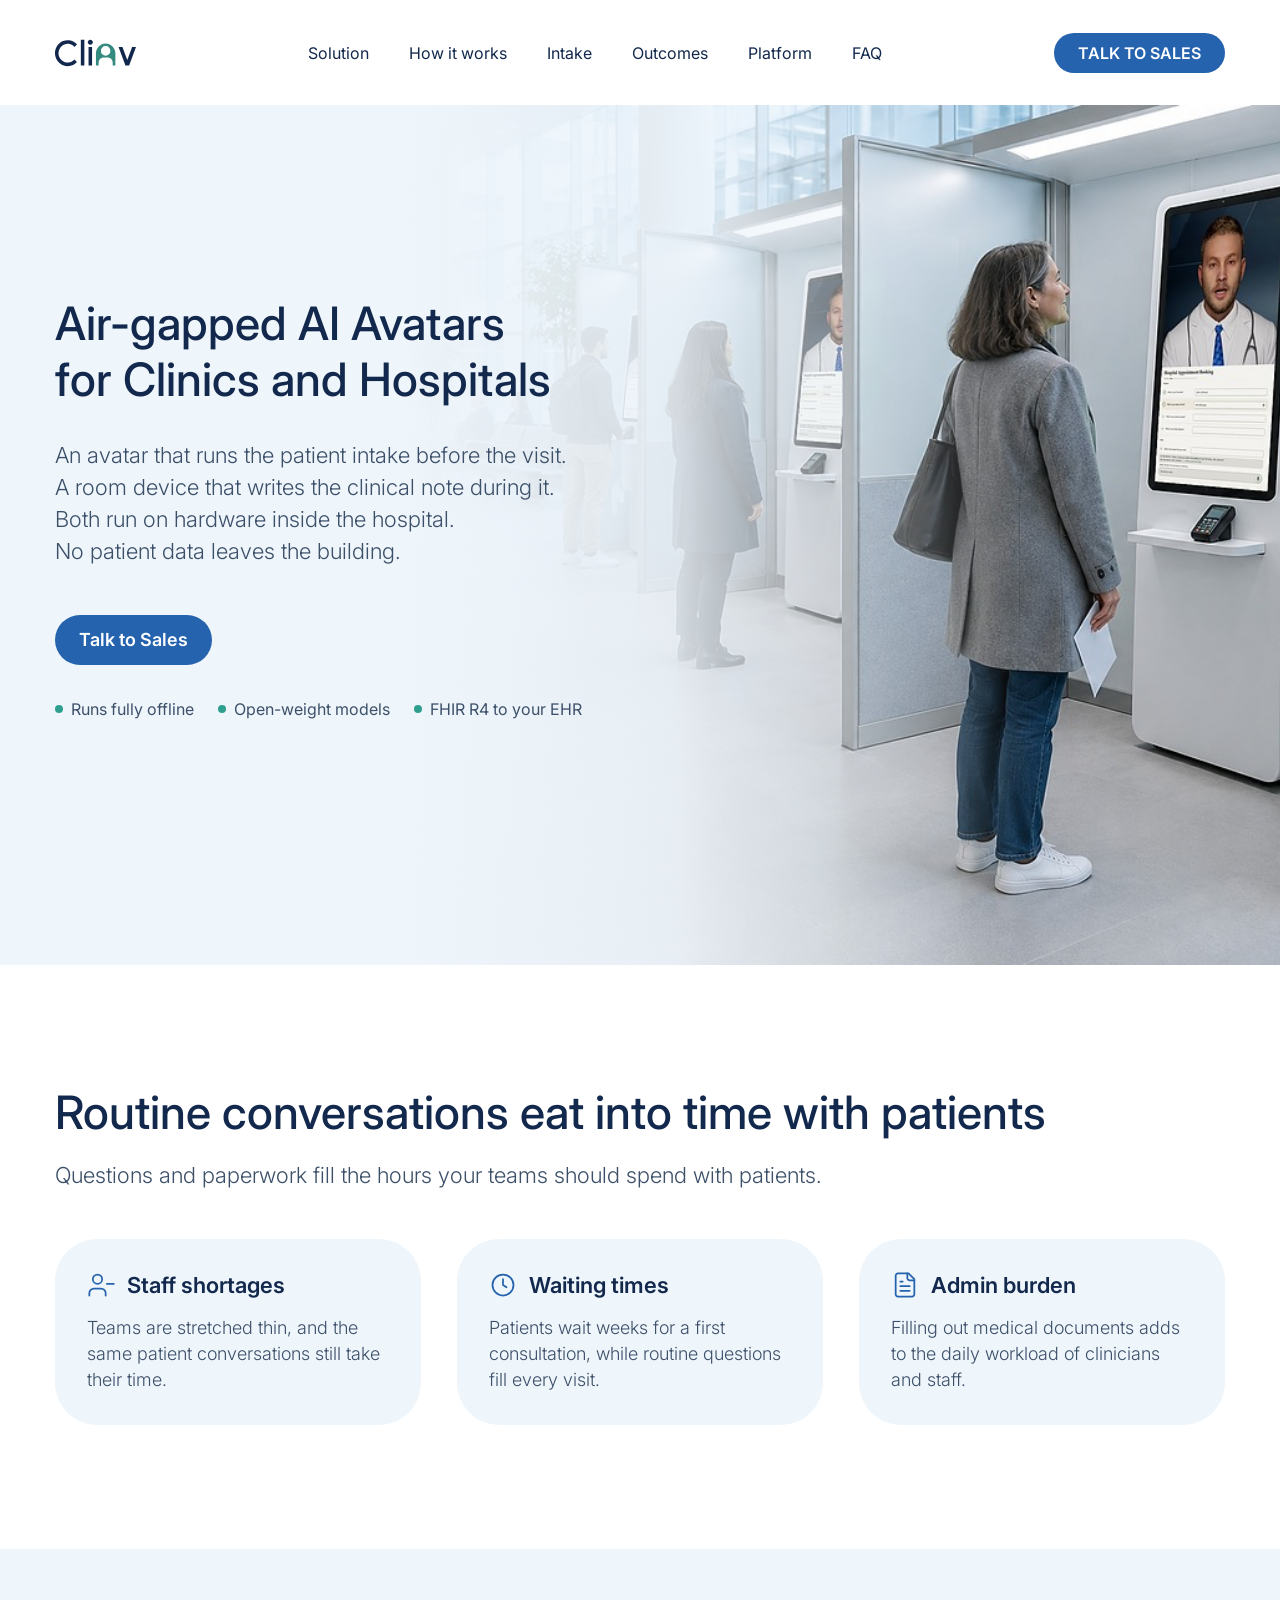
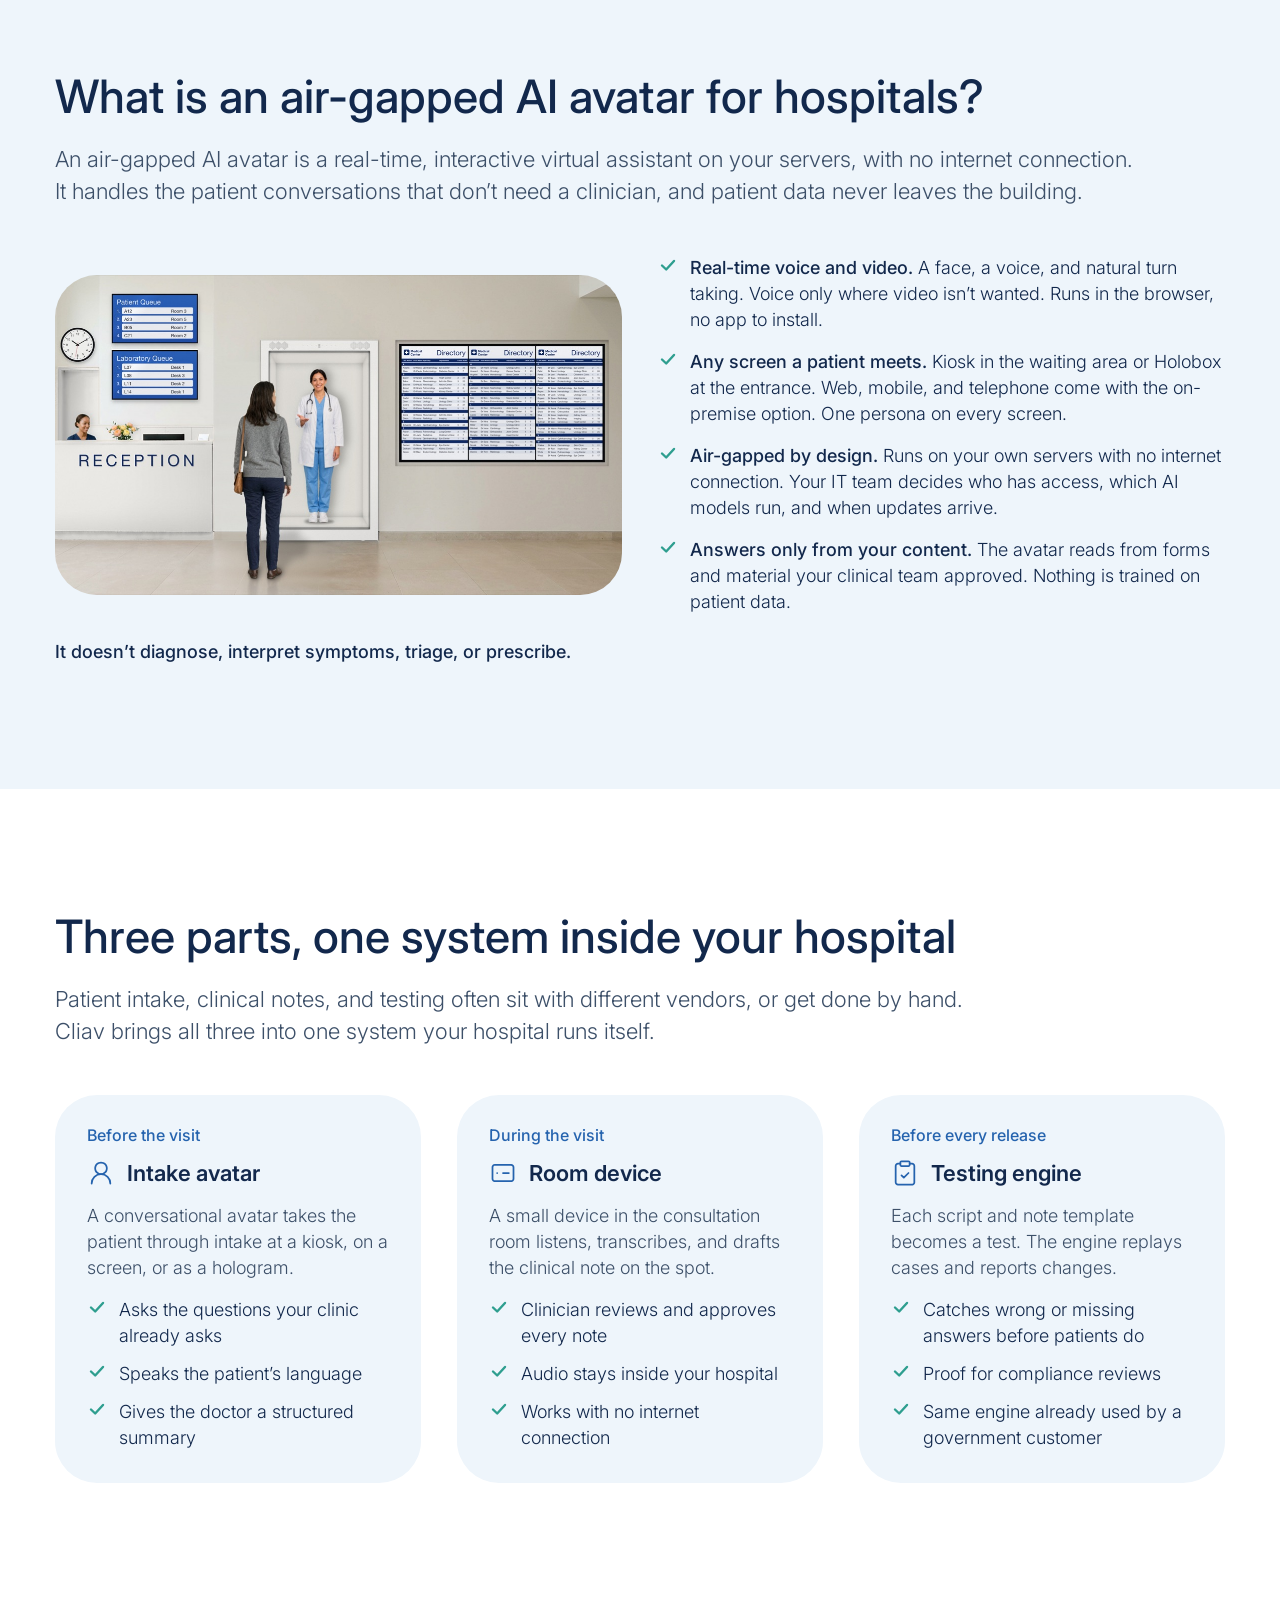
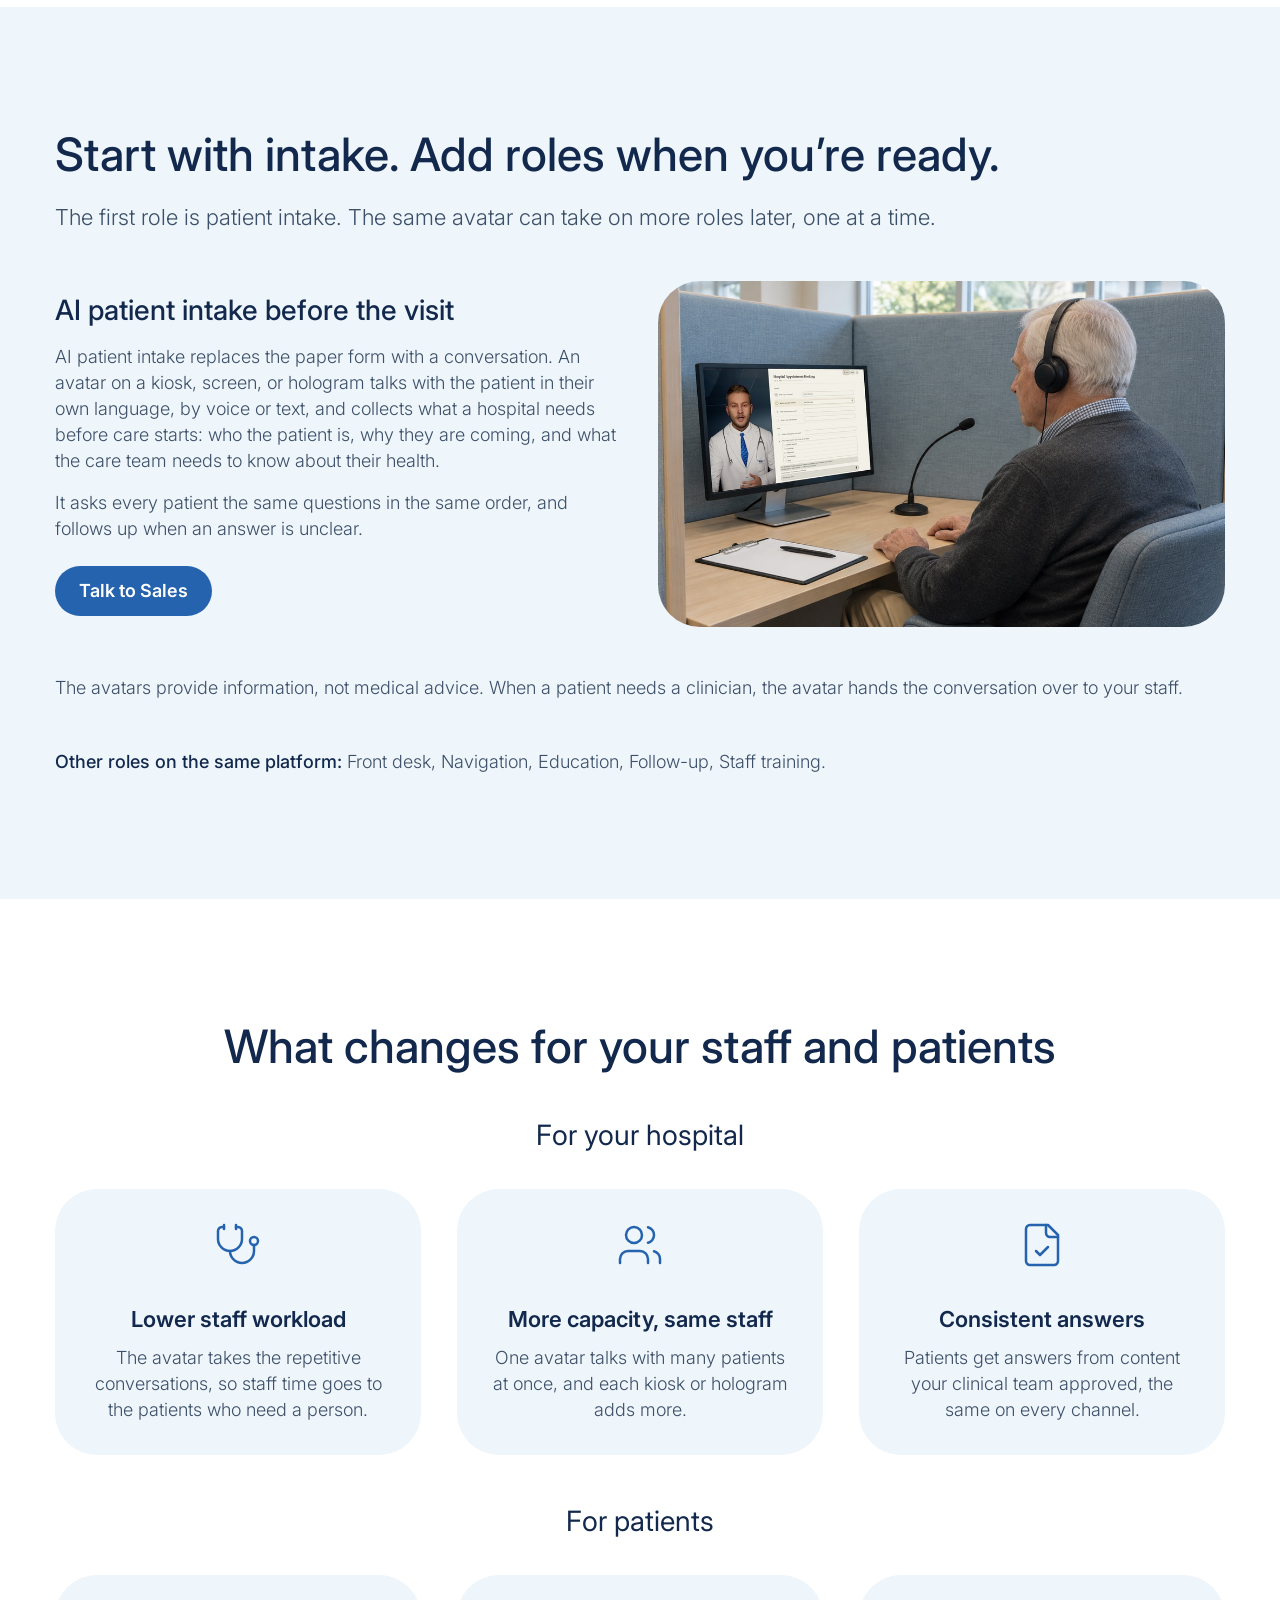
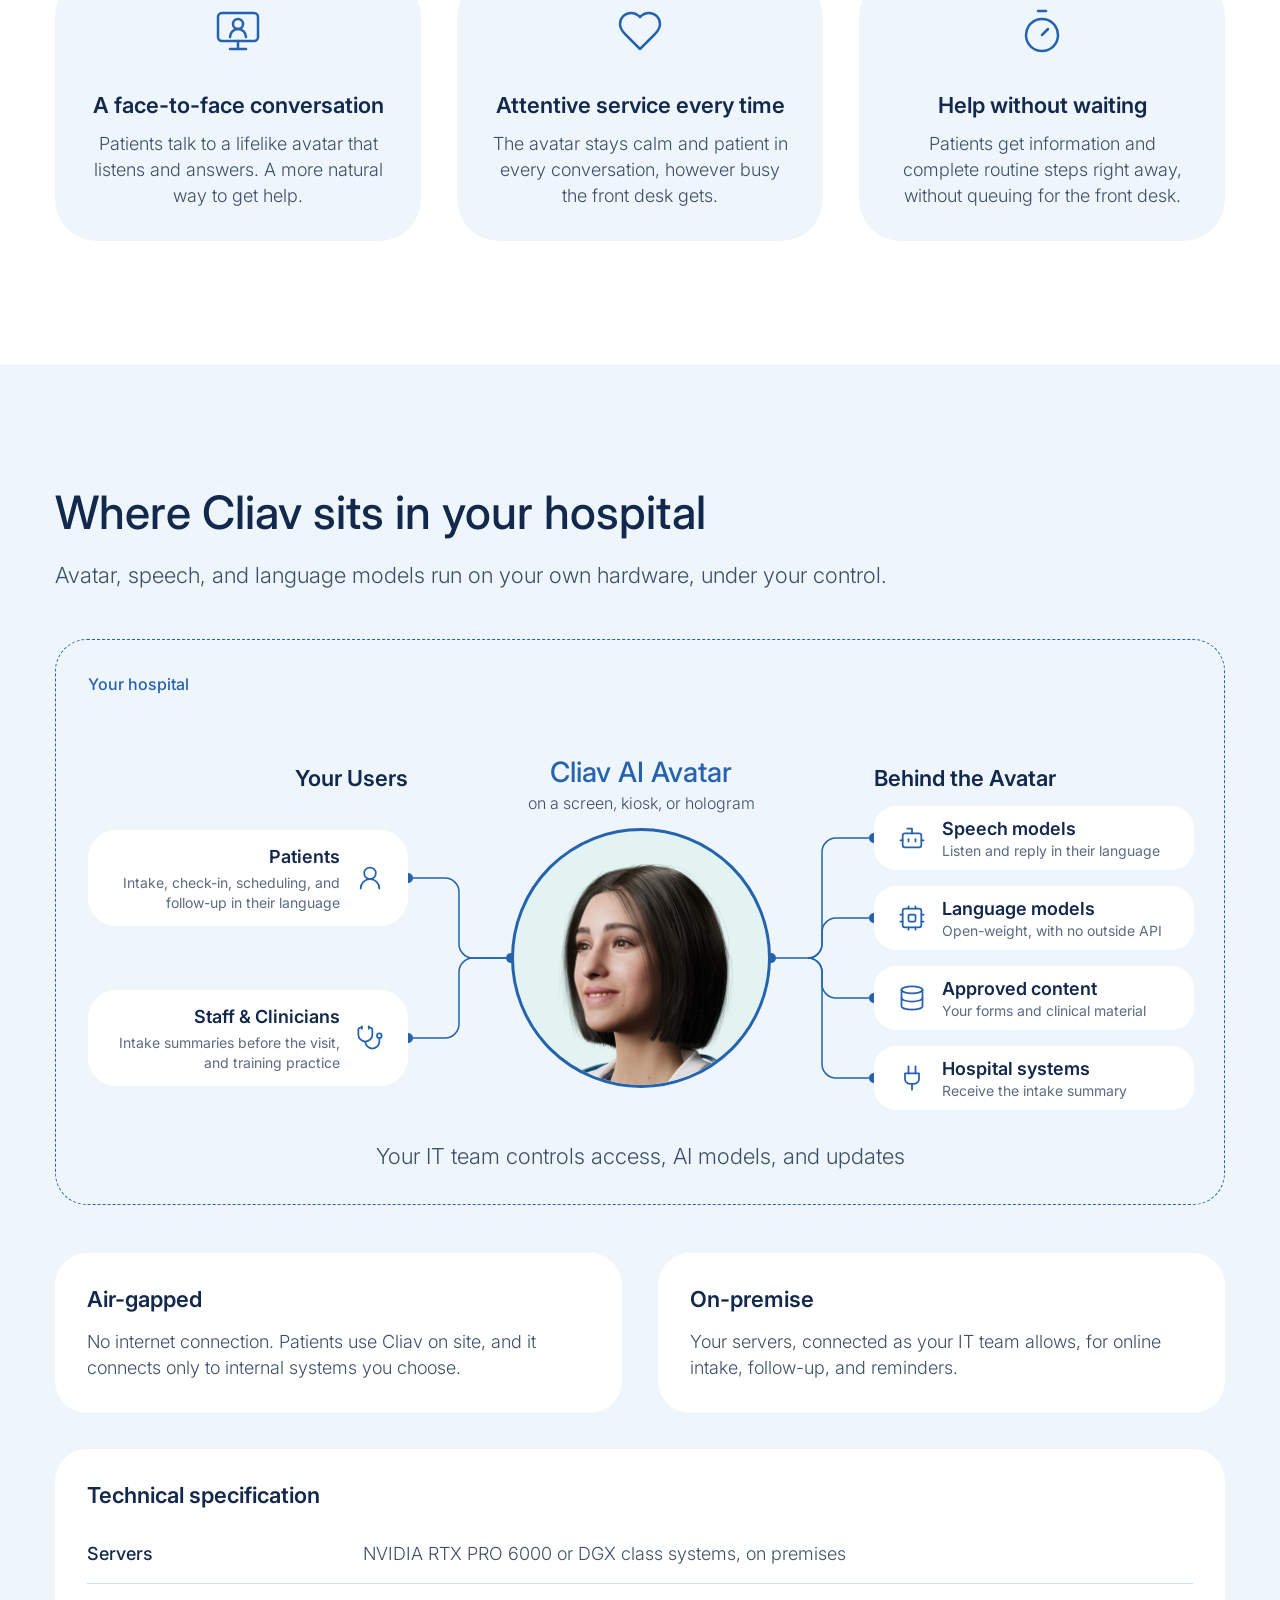
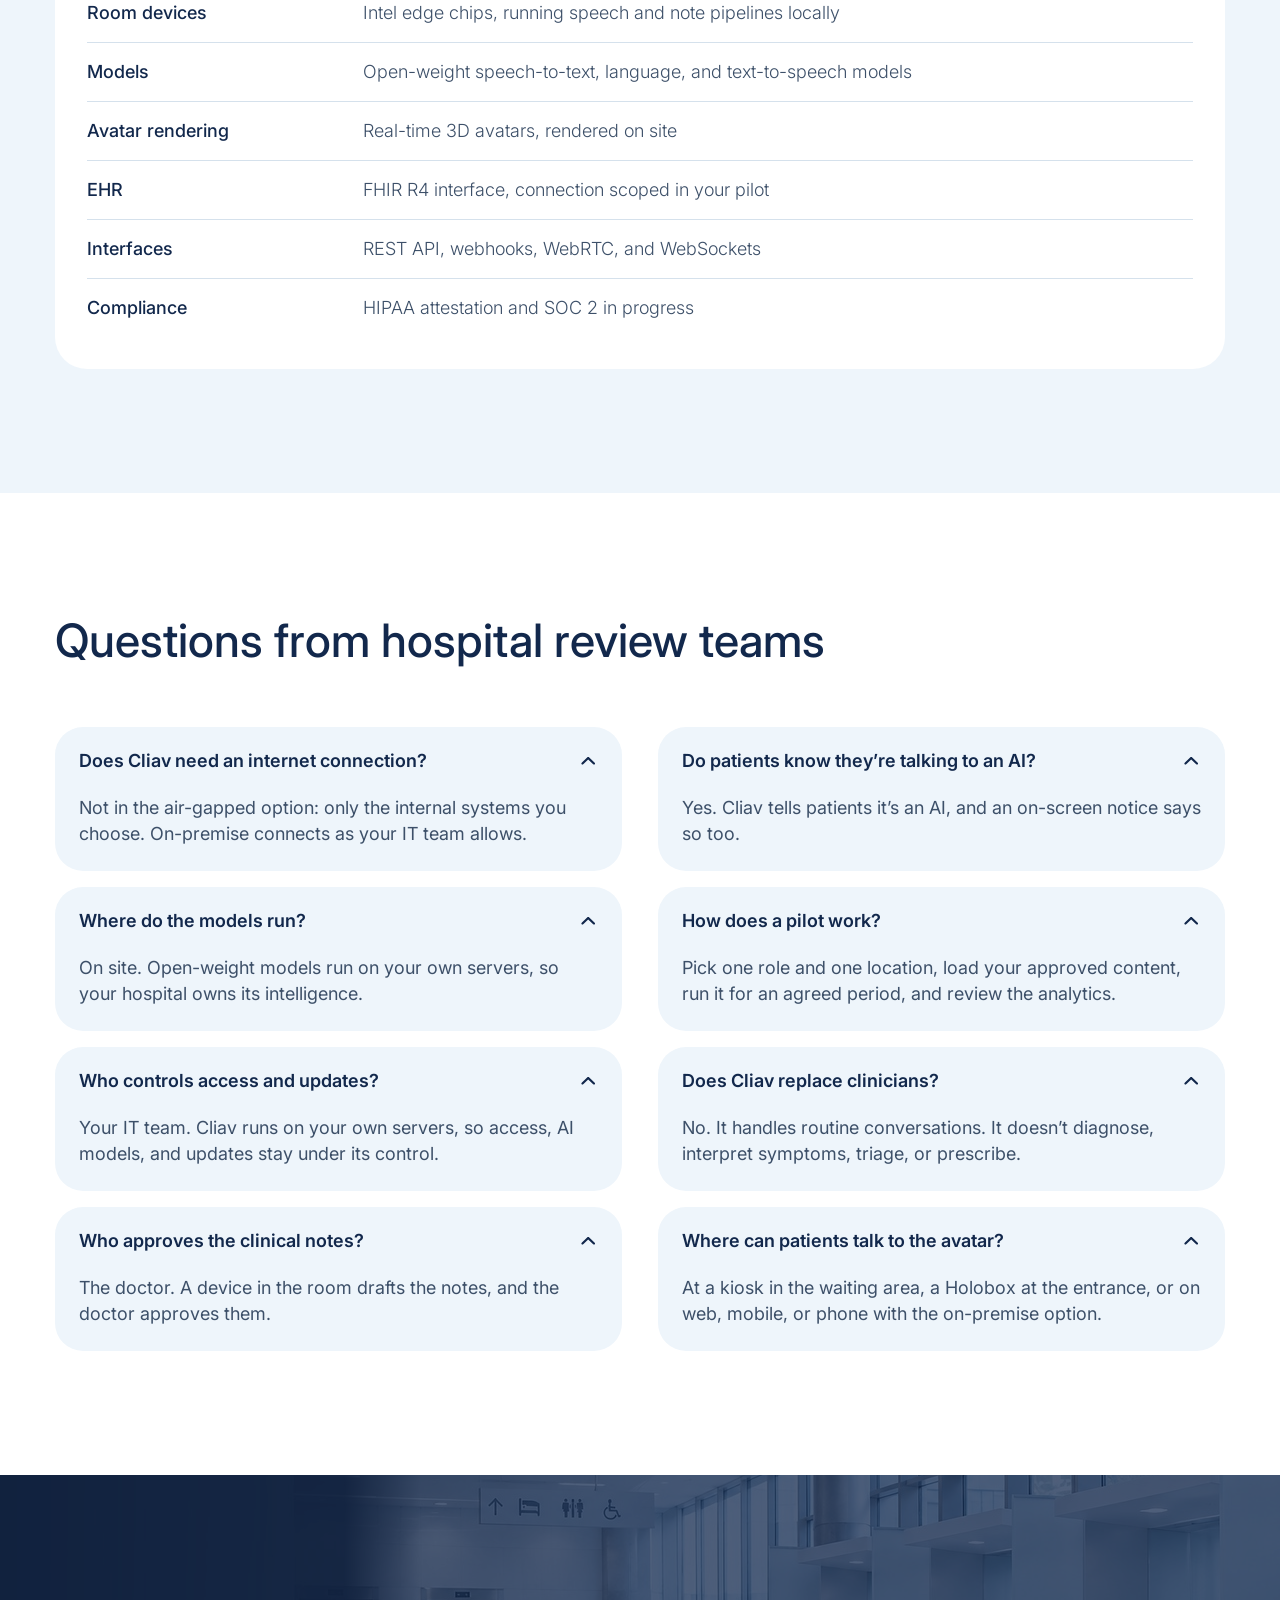
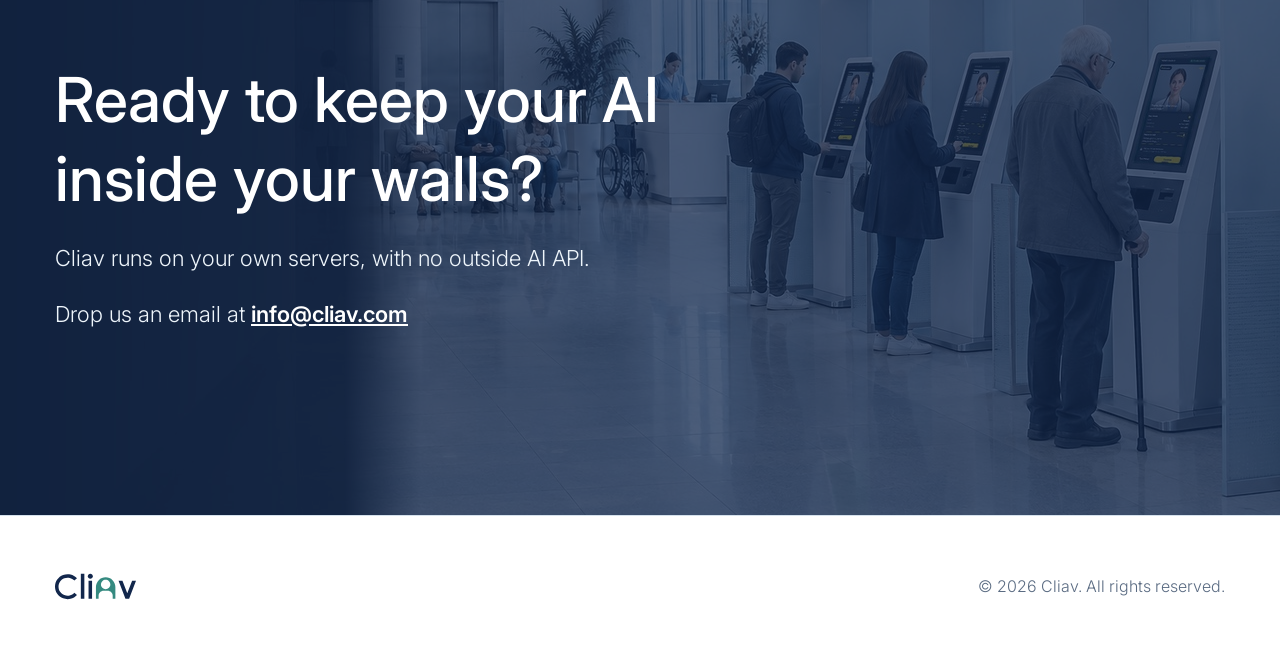
==== commit 1995744a: "Change the contact email back to info@cliav.com Co-Authored-By: Claude Opus 5.5 <noreply@anthropic.c" ====
--- a/index.html
+++ b/index.html
@@ -380,7 +380,7 @@
         <div class="cta-text">
           <h2>Ready to keep your AI inside your walls?</h2>
           <p class="lead">Cliav runs on your own servers, with no outside AI API.</p>
-          <p class="lead">Drop us an email at <a href="mailto:oa@cliav.com">oa@cliav.com</a></p>
+          <p class="lead">Drop us an email at <a href="mailto:info@cliav.com">info@cliav.com</a></p>
         </div>
       </div>
     </section>
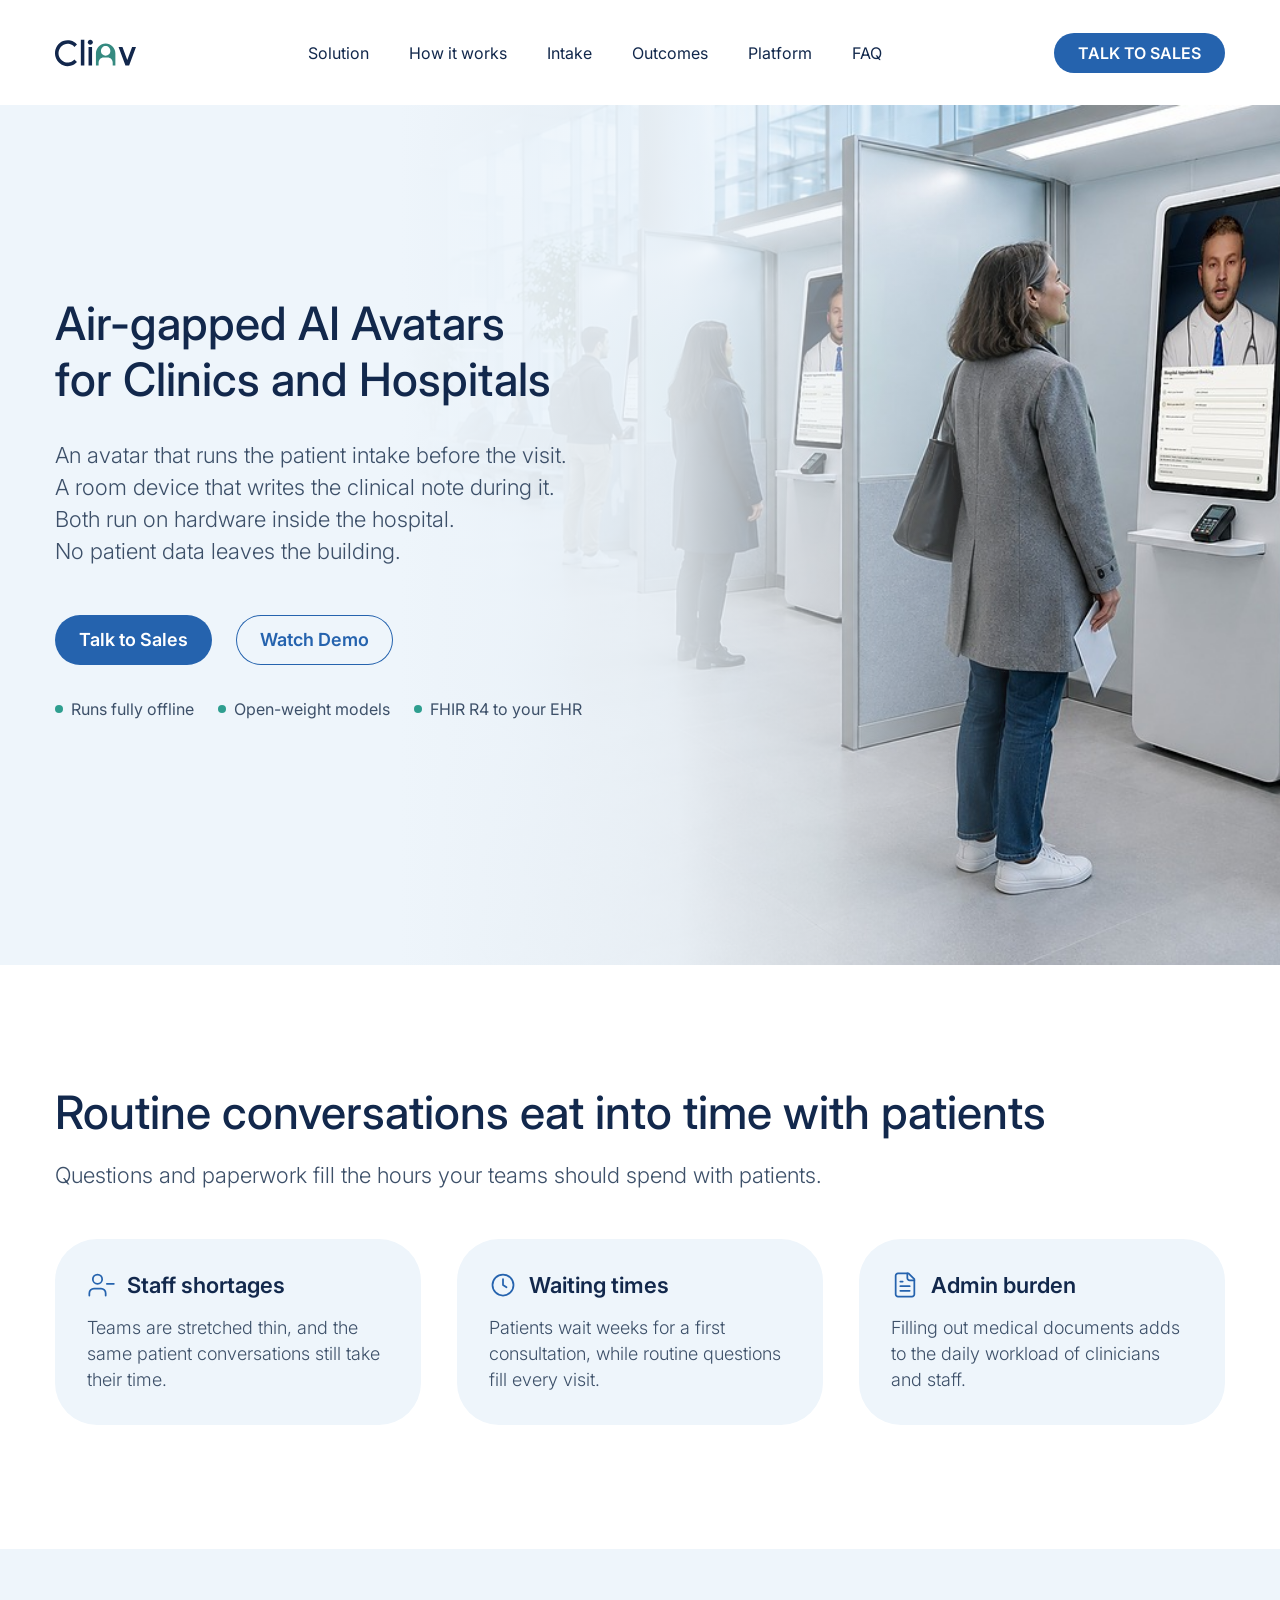
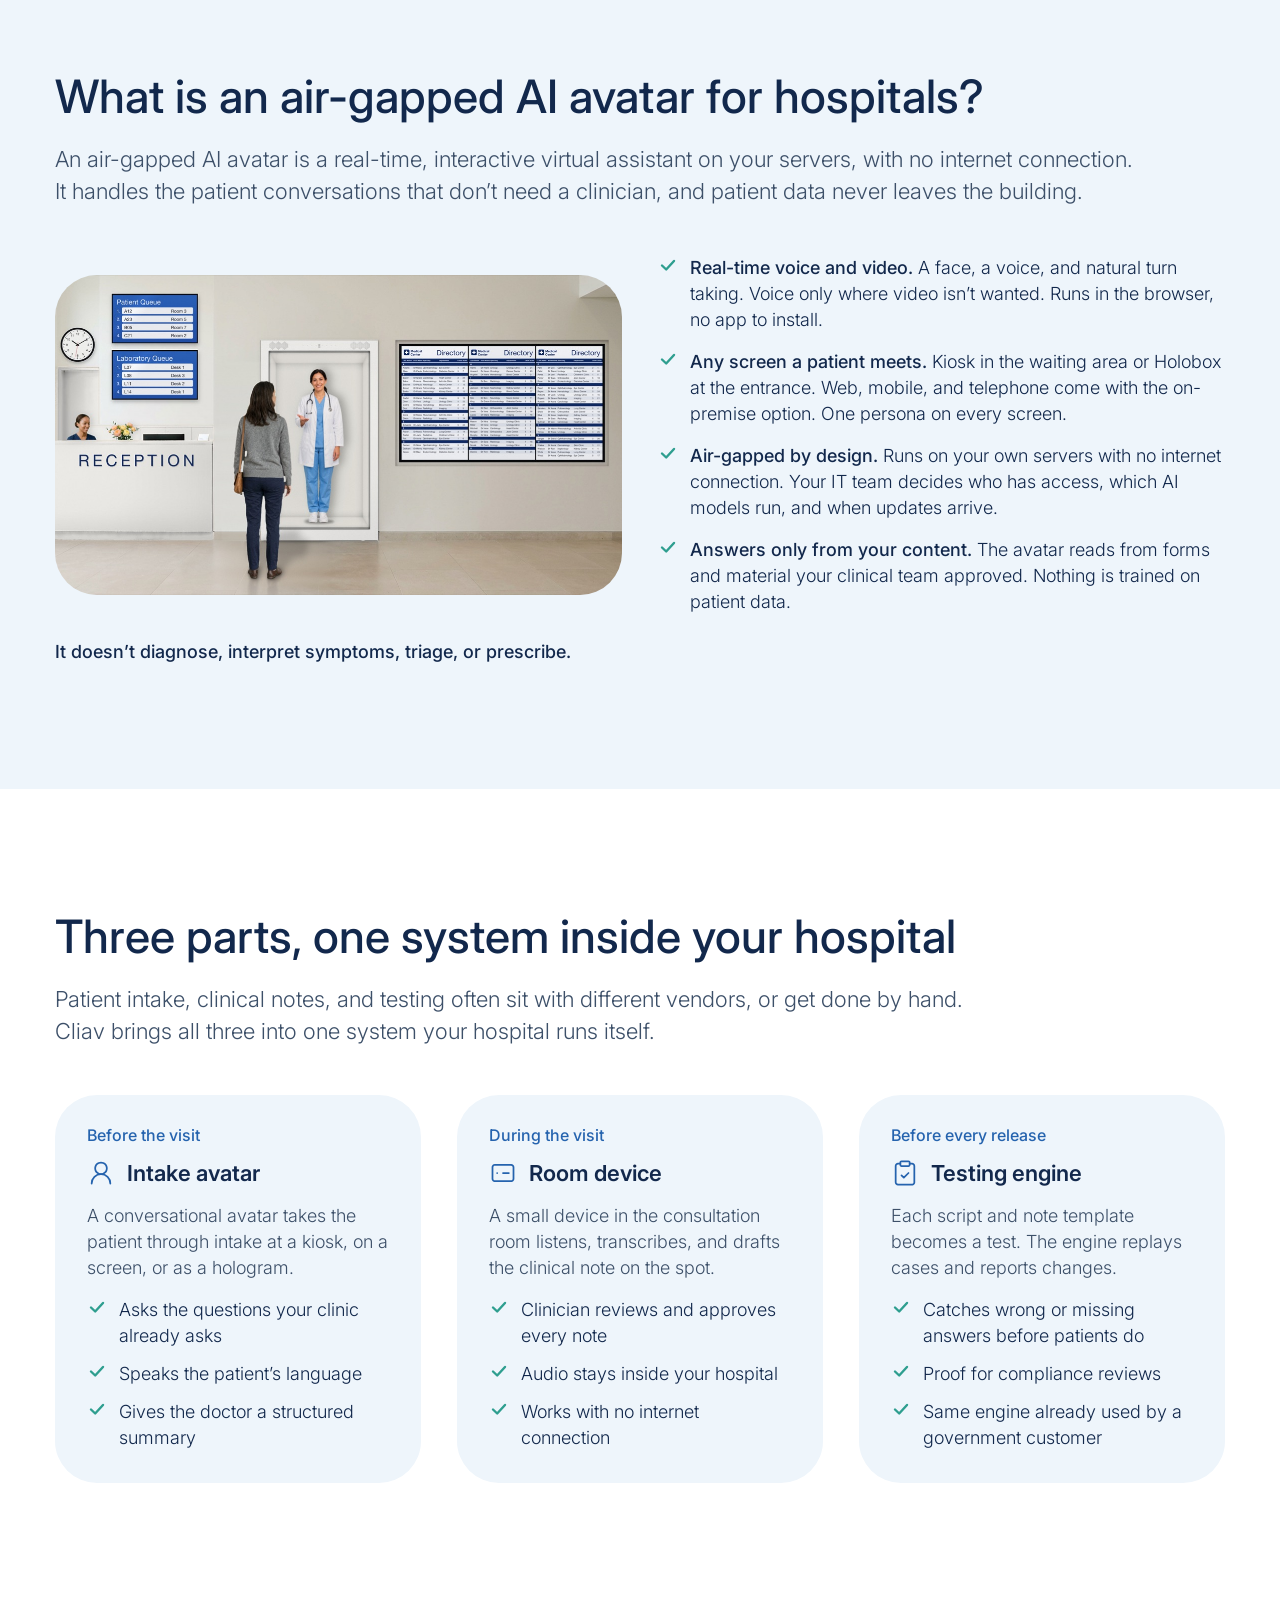
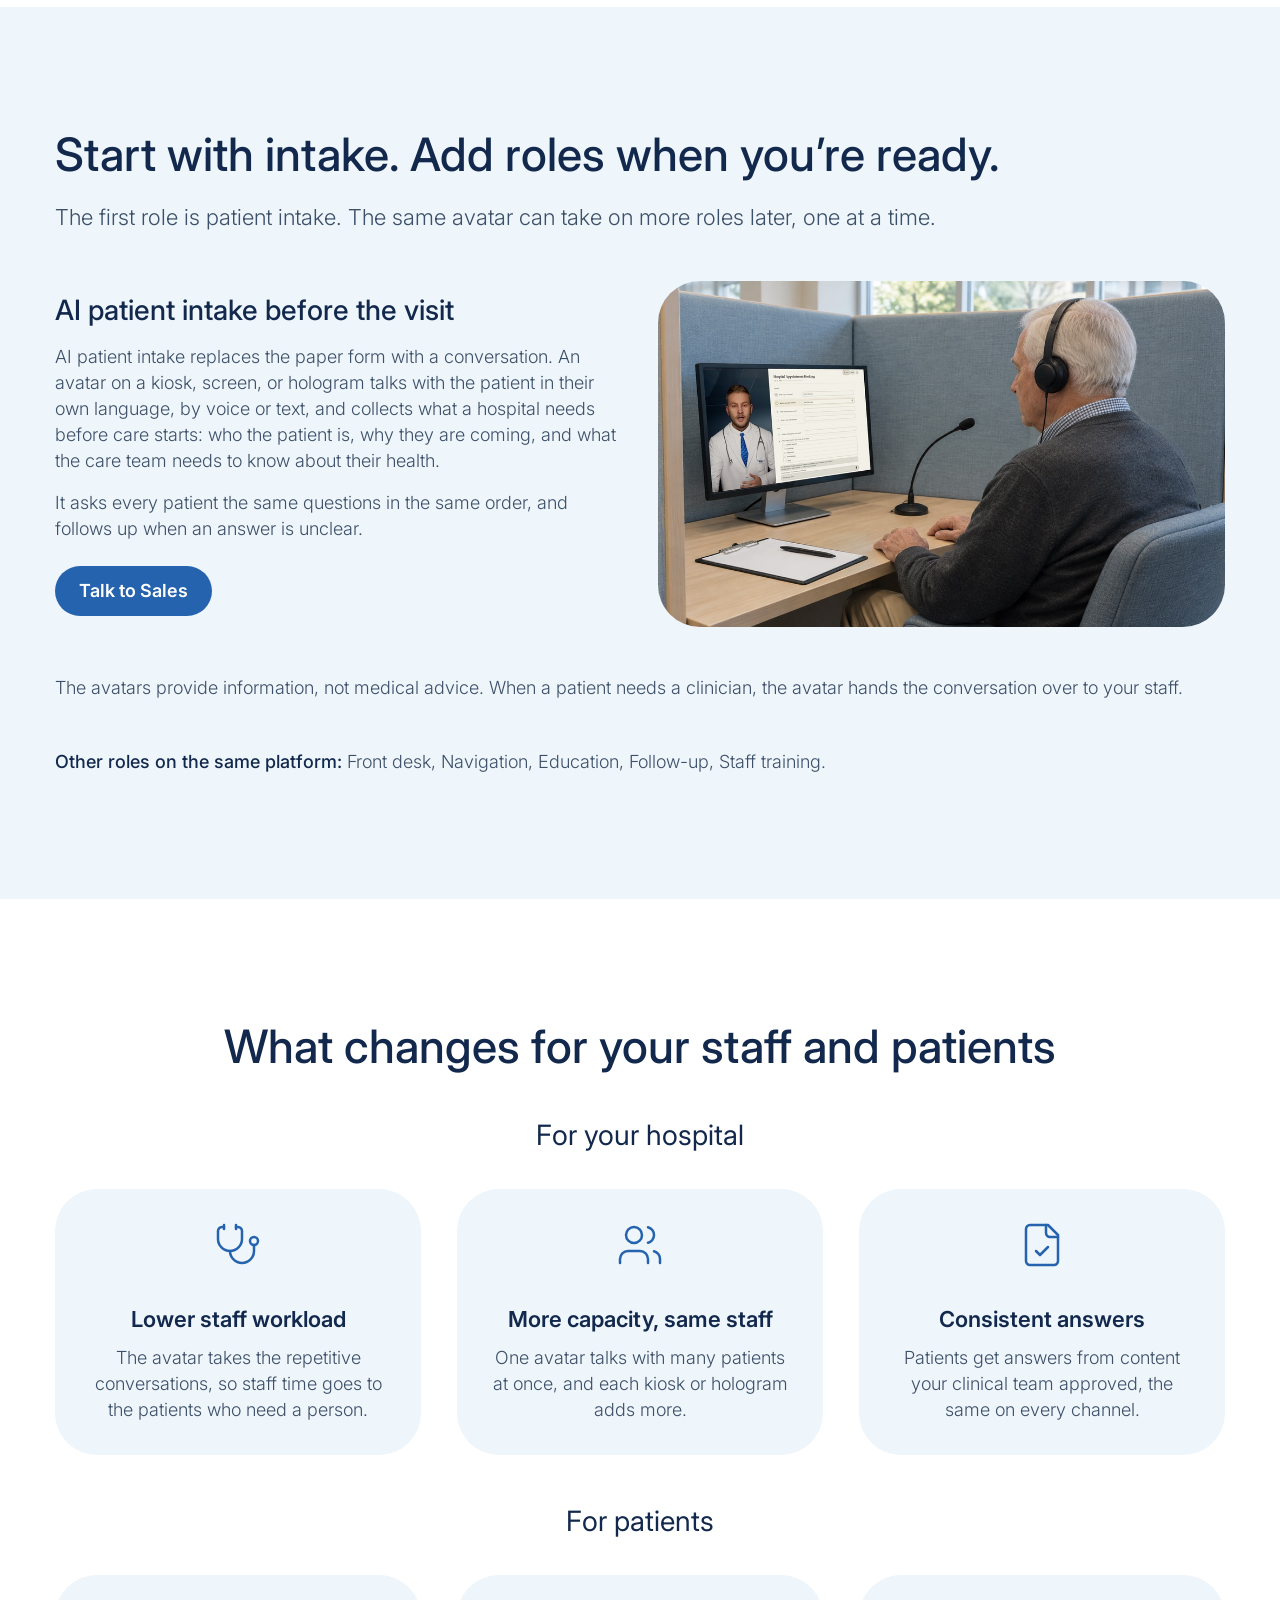
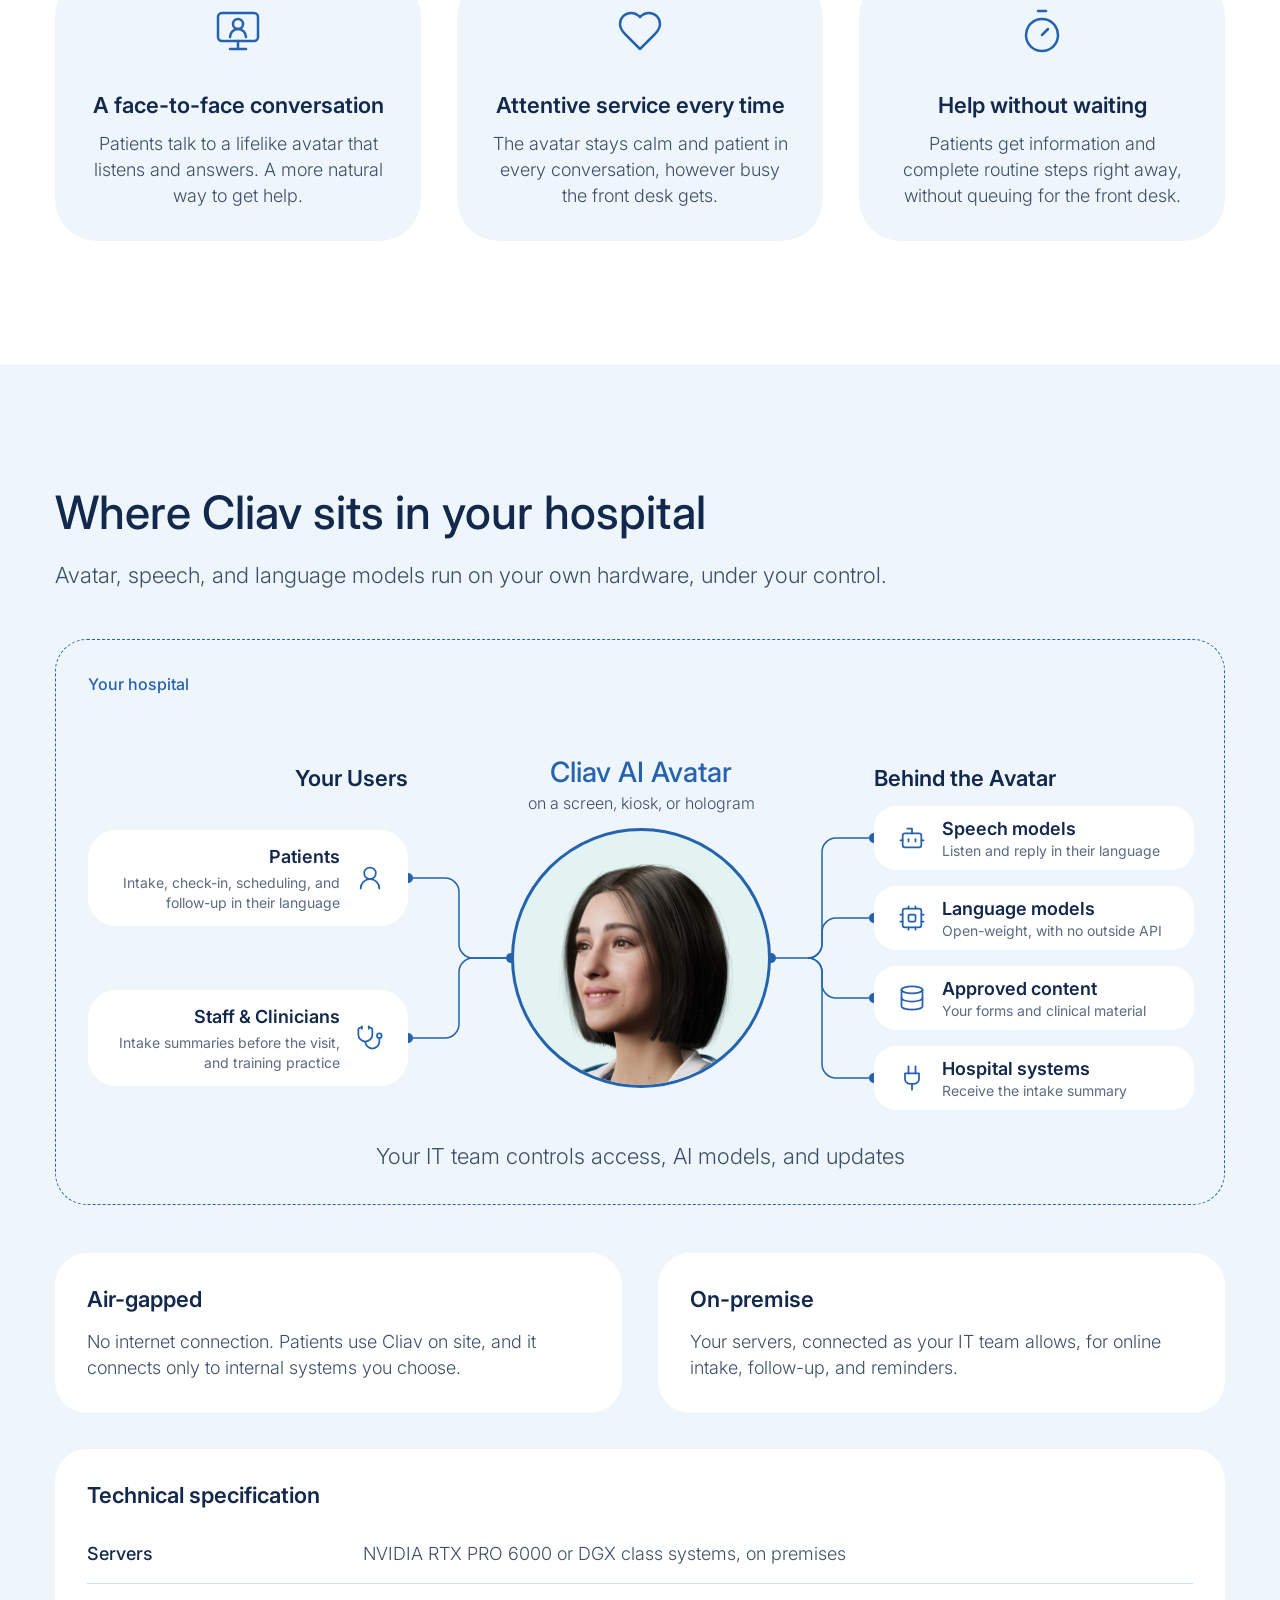
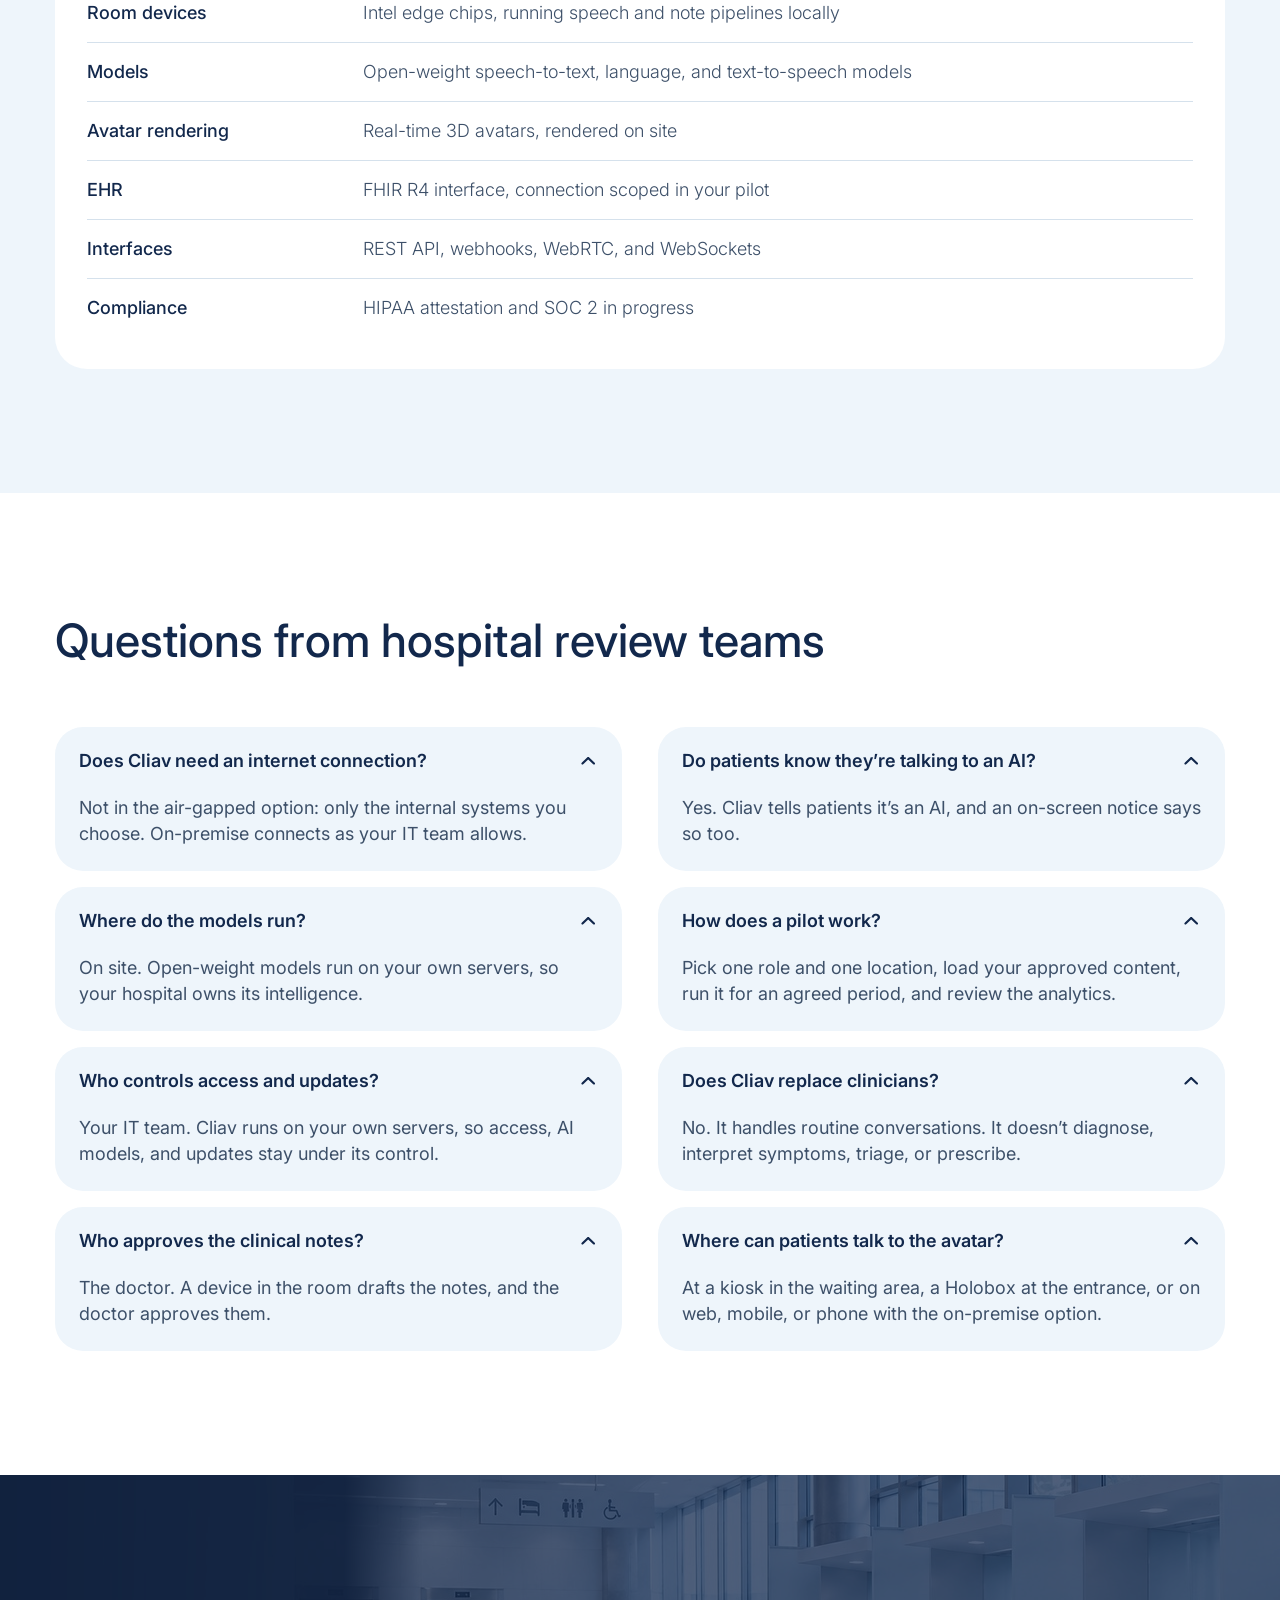
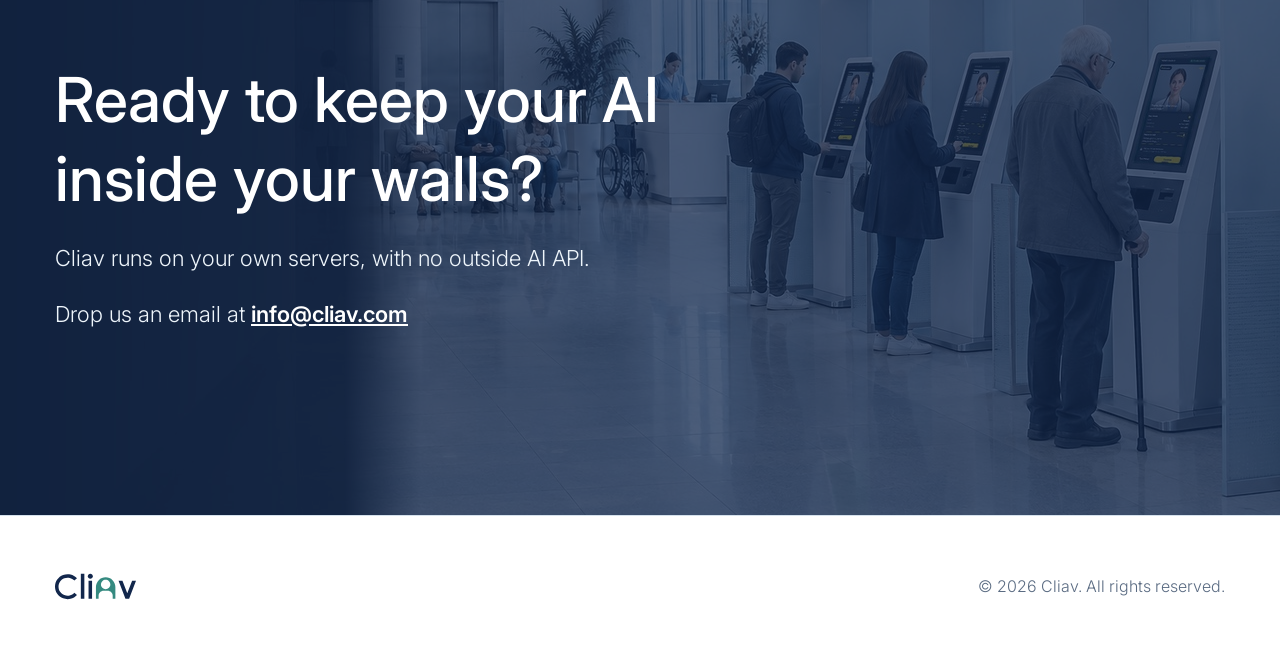
==== commit 1e53a628: "Add a Watch Demo button that opens the intake demo video in a modal The video lives in assets/video " ====
--- a/index.html
+++ b/index.html
@@ -58,6 +58,7 @@
           <p class="lead">An avatar that runs the patient intake before the visit. <br>A room device that writes the clinical note during it. <br>Both run on hardware inside the hospital. <br>No patient data leaves the building.</p>
           <div class="buttons">
             <a class="btn btn-primary" href="#contact">Talk to Sales</a>
+            <button class="btn btn-secondary" type="button" aria-haspopup="dialog" data-video-open>Watch Demo</button>
           </div>
           <ul class="badges">
             <li><img src="/assets/img/icons/dot.svg" alt="" width="8" height="8">Runs fully offline</li>
@@ -395,5 +396,17 @@
     </div>
   </footer>
 
+  <dialog class="video-modal" aria-label="Cliav demo: AI patient intake">
+    <div class="video-box">
+      <button class="video-close" type="button" aria-label="Close video">
+        <svg width="20" height="20" viewBox="0 0 20 20" fill="none" aria-hidden="true"><path d="M4 4l12 12M16 4L4 16" stroke="currentColor" stroke-width="2" stroke-linecap="round"/></svg>
+      </button>
+      <video controls playsinline preload="none" poster="/assets/img/sections/demo-poster.jpg" width="1920" height="1080">
+        <source src="/assets/video/ai-patient-intake-demo.mp4" type="video/mp4">
+        <a href="/assets/video/ai-patient-intake-demo.mp4">Download the demo video</a>
+      </video>
+    </div>
+  </dialog>
+
 </body>
 </html>
--- a/assets/css/styles.css
+++ b/assets/css/styles.css
@@ -31,6 +31,7 @@
 .btn { display: inline-flex; align-items: center; justify-content: center; align-self: flex-start; padding: 16px 24px; border-radius: 999px; font-size: 18px; line-height: 18px; font-weight: 600; white-space: nowrap; transition: opacity .15s; }
 .btn:hover { opacity: .88; }
 .btn-primary { background: var(--blue); color: var(--white); }
+.btn-secondary { border: 0; background: none; box-shadow: inset 0 0 0 1px var(--blue); color: var(--blue); font-family: inherit; cursor: pointer; }
 .btn-nav { background: var(--blue); color: var(--white); padding: 12px 24px; font-size: 16px; line-height: 16px; text-transform: uppercase; align-self: auto; }
 
 /* Section photos */
@@ -154,6 +155,17 @@
 .footer-row { display: flex; align-items: center; justify-content: space-between; gap: 24px; }
 .copyright { font-size: 16px; line-height: 24px; font-weight: 300; color: var(--text-muted); }
 
+/* Demo video modal: the dialog fills the screen, so a click on its empty area is a click on the backdrop */
+.video-modal { width: 100%; max-width: none; height: 100%; max-height: none; margin: 0; padding: 72px 16px; border: 0; background: none; }
+.video-modal[open] { display: flex; align-items: center; justify-content: center; }
+.video-modal::backdrop { background: rgba(18, 40, 76, .88); }
+html:has(.video-modal[open]) { overflow: hidden; }
+.video-box { position: relative; width: min(1200px, 100%, (100vh - 144px) * 16 / 9); width: min(1200px, 100%, (100dvh - 144px) * 16 / 9); }
+.video-box video { display: block; width: 100%; height: auto; aspect-ratio: 16 / 9; border-radius: var(--radius-step); background: #000; }
+.video-close { position: absolute; right: 0; bottom: 100%; margin-bottom: 12px; display: flex; align-items: center; justify-content: center; width: 44px; height: 44px; padding: 0; border: 0; border-radius: 50%; background: rgba(255, 255, 255, .14); color: var(--white); cursor: pointer; transition: background .15s; }
+.video-close:hover { background: rgba(255, 255, 255, .28); }
+.video-close:focus-visible { outline-color: var(--white); }
+
 /* Diagram stacks when its 1106px width no longer fits */
 @media (max-width: 1239px) {
   .connectors { display: none; }
